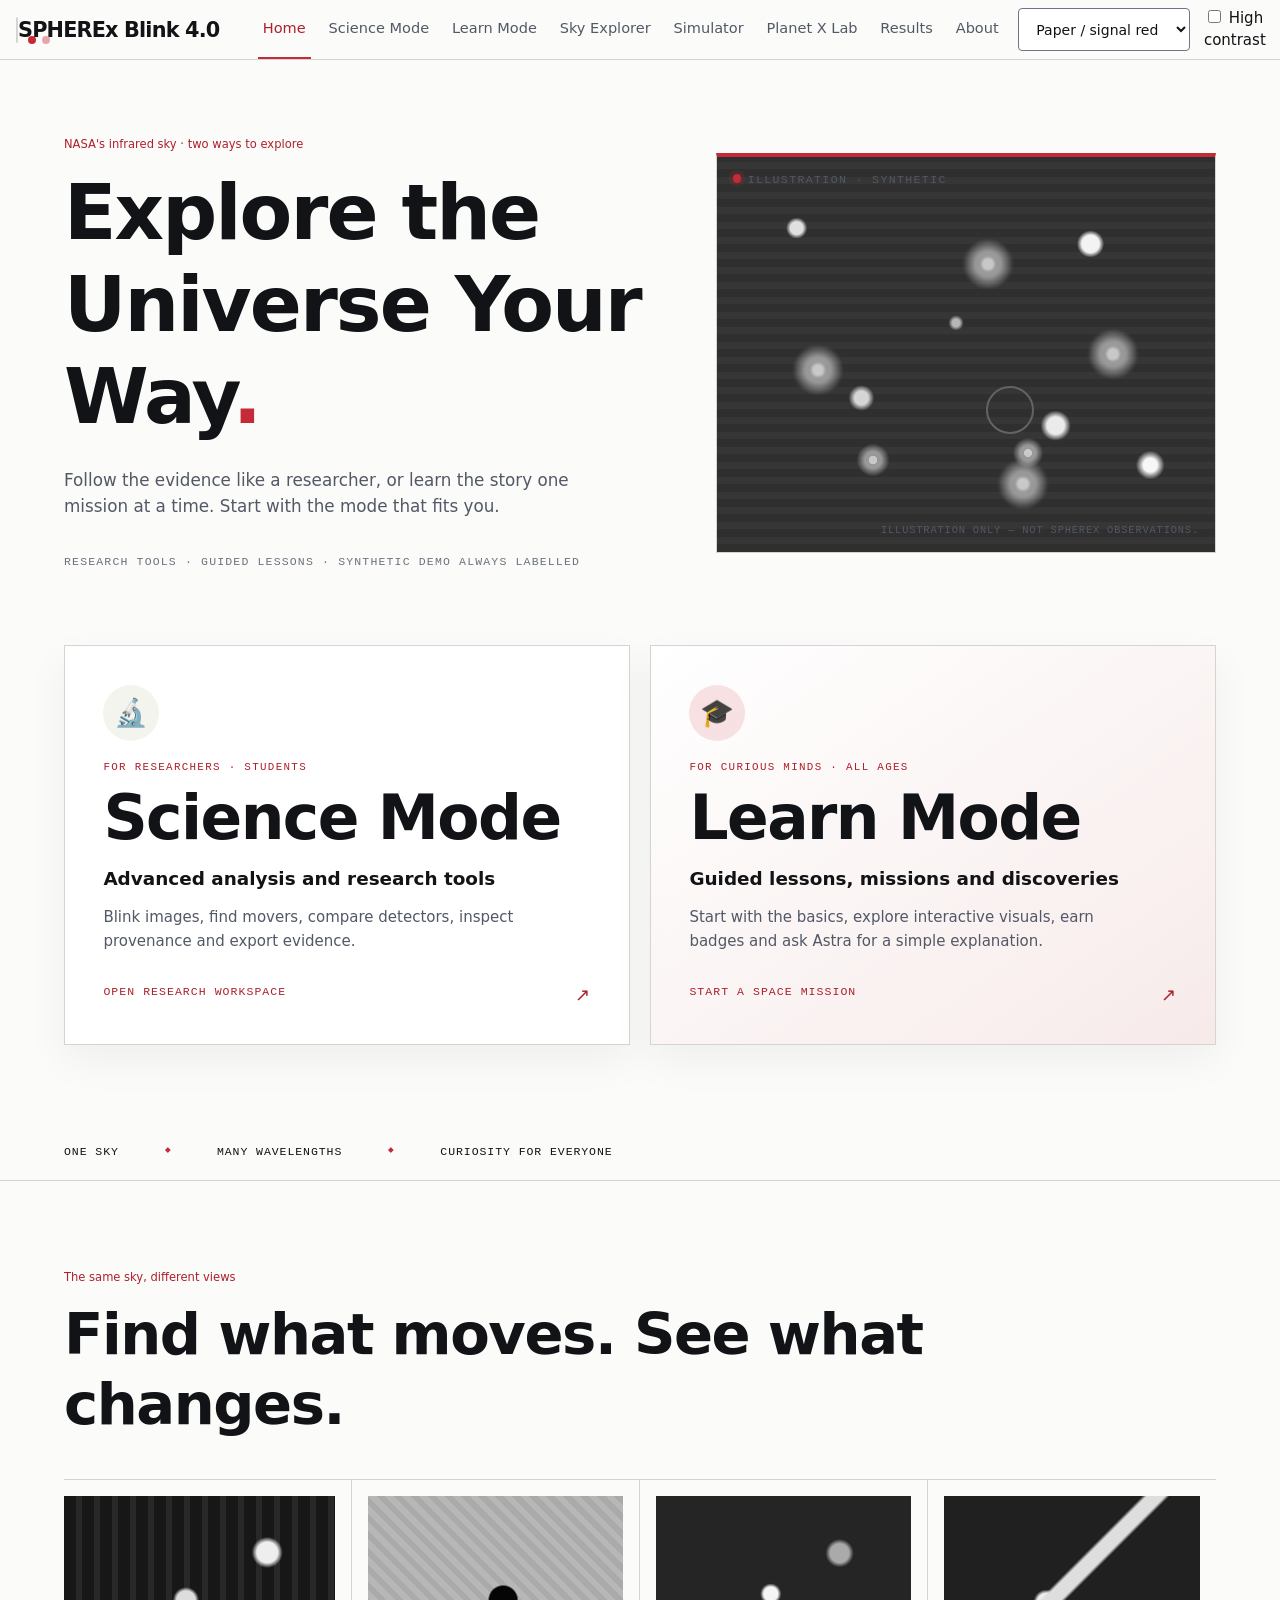
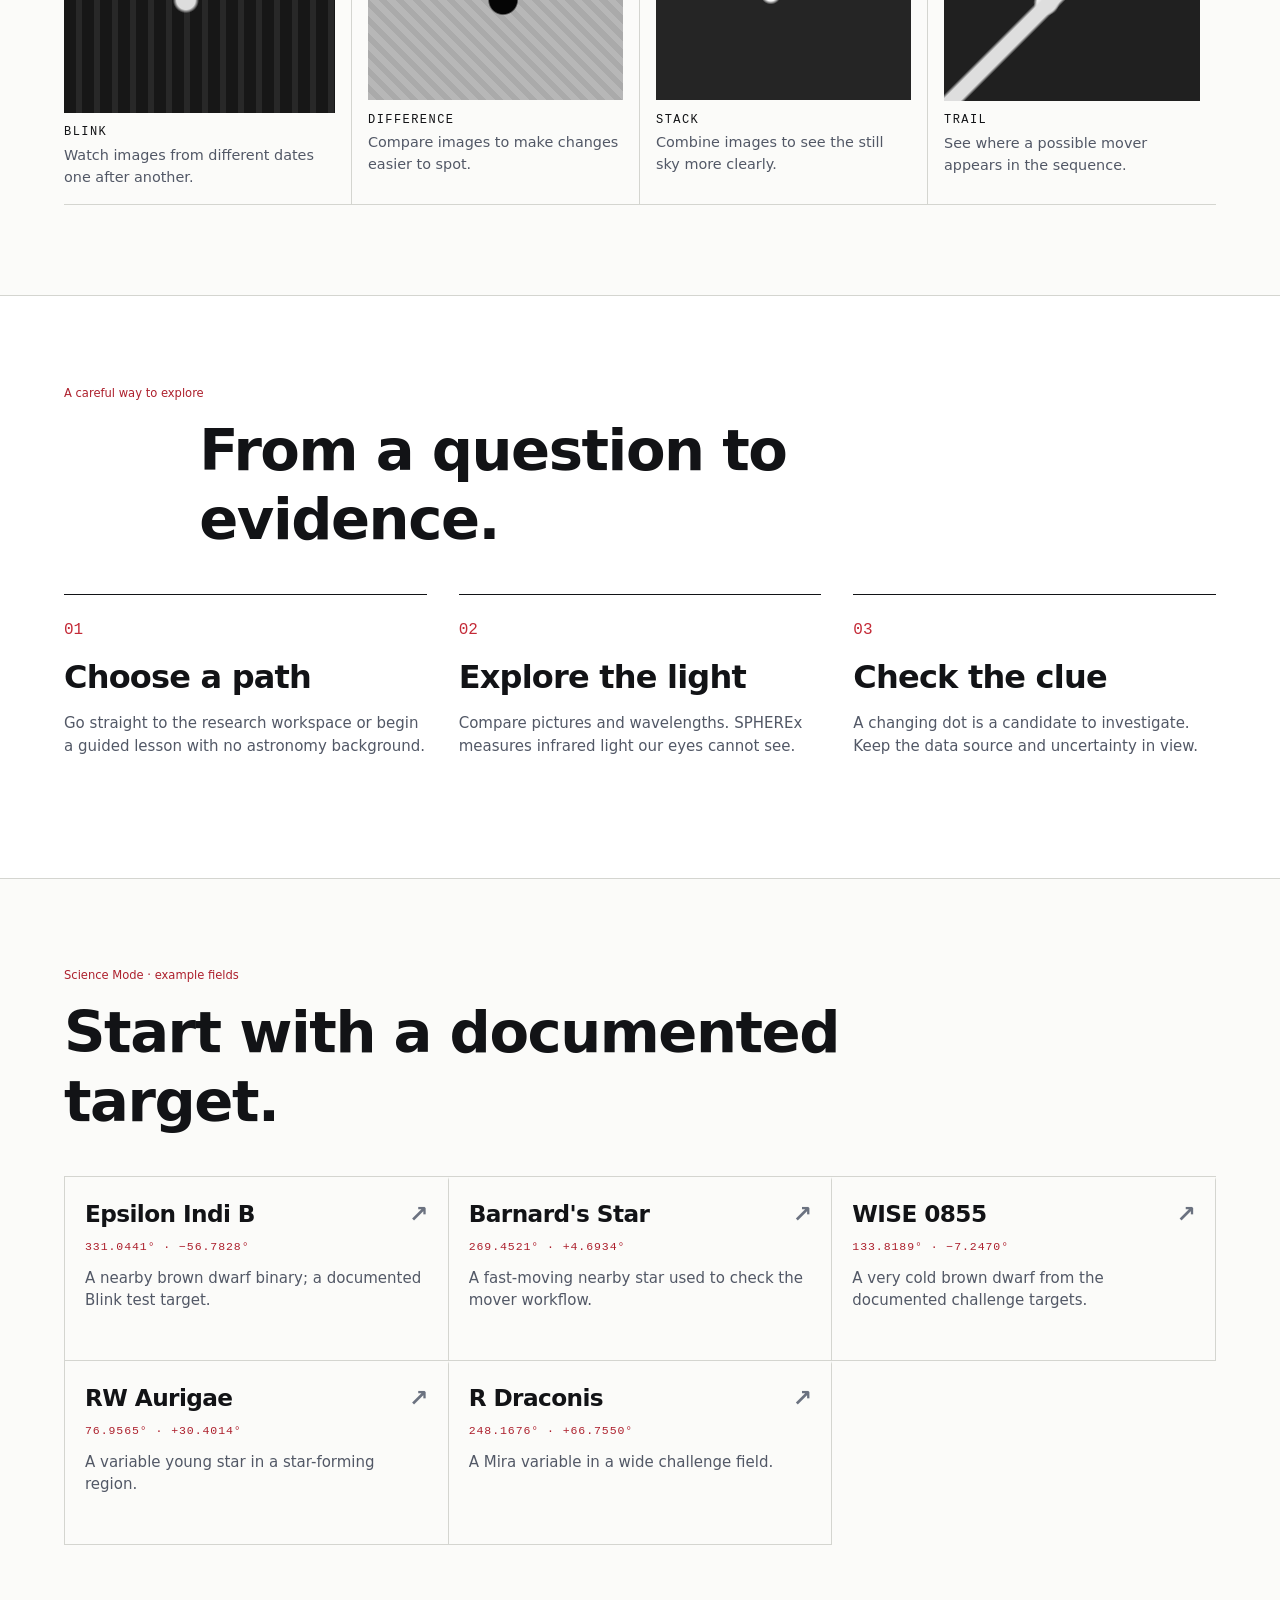
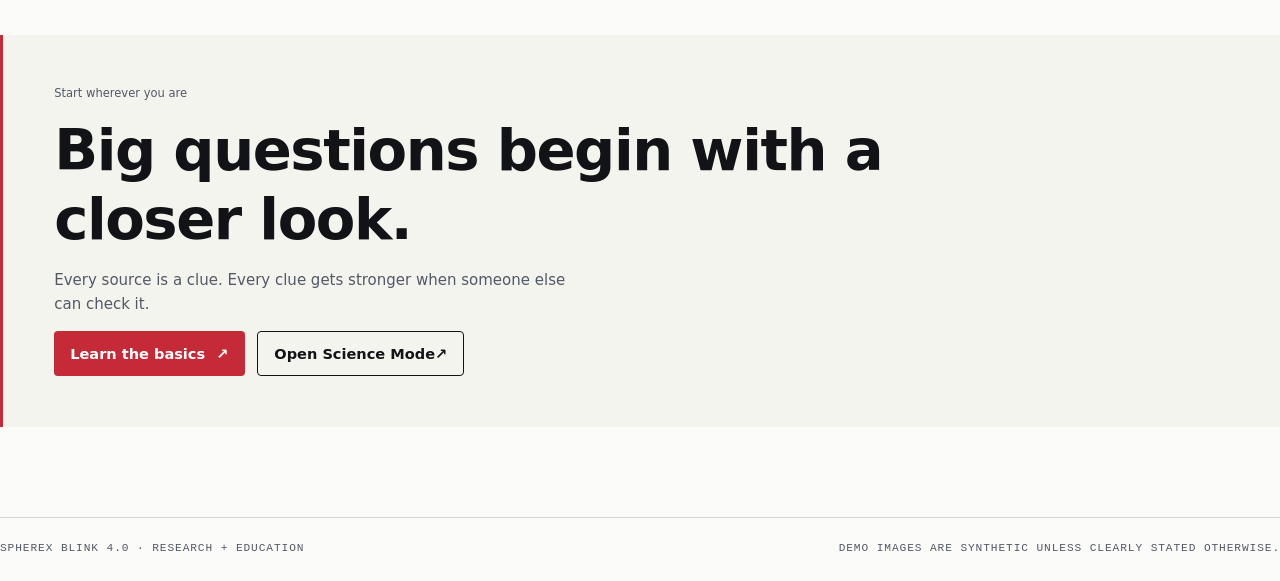
==== frontend/index.html @ c58b8f61 "Add Cosmic Missions (random educational missions) and the Discovery Pin Board (no-login pins with SH" ====
<!DOCTYPE html>
<html lang="en" data-theme="midnight">
<head>
  <meta charset="UTF-8">
  <meta name="viewport" content="width=device-width, initial-scale=1.0">
  <meta name="theme-color" content="#0B0F19">
  <script>if(!location.search&&!location.hash)location.replace("overview.html");</script>
  <!-- Colour theme, applied before the first paint (js/features/theme.js does the same and handles the switch; keep the key and the names in step) -->
  <script>try{var t=new URLSearchParams(location.search).get("theme")||localStorage.getItem("spherex-blink-theme");if(/^(midnight|nebula|deep-space|observatory|light|classic)$/.test(t))document.documentElement.dataset.theme=t}catch(e){}</script>
  <title>SPHEREx Blink – Spot Moving Objects in the Infrared Sky</title>
  <meta name="description" content="Enter sky coordinates and blink through NASA SPHEREx near-infrared images taken at different times to spot moving objects like brown dwarfs, nearby stars and asteroids.">

  <!-- Google Fonts: Space Grotesk for headings, Inter for body text -->
  <link rel="preconnect" href="https://fonts.googleapis.com">
  <link rel="preconnect" href="https://fonts.gstatic.com" crossorigin>
  <link href="https://fonts.googleapis.com/css2?family=Inter:wght@400;500;600;700&family=JetBrains+Mono:wght@400;500&family=Oswald:wght@500;700&family=Space+Grotesk:wght@500;700&display=swap" rel="stylesheet">

  <script>if (/[?&]embed=1(&|$)/.test(location.search)) document.documentElement.classList.add("embed");</script>   <!-- ?embed=1: workspace only, for an <iframe> -->
  <link rel="stylesheet" href="css/styles.css?v=21">
  <link rel="stylesheet" href="css/instrument.css">
  <link rel="stylesheet" href="css/contact-sheet.css">
</head>
<body>
  <a class="skip-link" href="#workspace">Skip to the workspace</a>
  <!-- Decorative animated starfield behind everything (pure CSS, aria-hidden) -->
  <div class="sky-bg" aria-hidden="true"></div>

  <header class="site-header" id="top" data-page="index">
    <a class="site-brand" href="overview.html">SPHEREx Blink</a>
    <select id="theme-select" data-default-theme="midnight" aria-label="Colour theme"></select>
  </header>
  <script type="module" src="js/siteHeader.js"></script>

  <!-- Embedded views also announce the data source. -->
  <p class="embed-note" id="embed-note"></p>

  <main class="layout" id="workspace" tabindex="-1" data-left="open" data-right="open">
    <div class="desk-heading">
      <h1 id="player-title">Image workspace</h1>
      <div class="desk-actions"><button type="button" class="btn btn-small" id="tour-btn">Take the 1-minute tour</button>
      <span class="badge" id="data-source-badge" title="Which data source is active">Synthetic demo data</span></div>
    </div>
    <!-- Field controls can be collapsed with the button or the [ key. -->
    <section class="panel controls" id="controls-panel" aria-labelledby="controls-title">
      <div class="panel-head">
        <h2 id="controls-title">Choose a patch of sky</h2>
        <button type="button" class="panel-toggle" id="panel-left-btn" aria-expanded="true" aria-controls="controls-body" aria-keyshortcuts="[" title="Hide the search panel ([)"><span class="panel-toggle-icon" aria-hidden="true"></span><span class="sr-only">Hide the search panel</span></button>
      </div>
      <div class="panel-body" id="controls-body">
        <form id="search-form" novalidate>
          <div class="field">
            <label for="ra-input">Right Ascension (RA)</label>
            <input id="ra-input" name="ra" type="text" inputmode="decimal" autocomplete="off"
                   placeholder="e.g. 133.7951" aria-describedby="ra-help ra-error">
            <small id="ra-help" class="help">Degrees (0–360) or hours-minutes-seconds.</small>
            <small id="ra-error" class="error-text" role="alert"></small>
          </div>

          <div class="field">
            <label for="dec-input">Declination (Dec)</label>
            <input id="dec-input" name="dec" type="text" inputmode="decimal" autocomplete="off"
                   placeholder="e.g. −7.2451" aria-describedby="dec-help dec-error">
            <small id="dec-help" class="help">Degrees (−90 to +90) or degrees-arcmin-arcsec.</small>
            <small id="dec-error" class="error-text" role="alert"></small>
          </div>

          <div class="field">
            <label for="fov-input">Field of view: <output id="fov-value" for="fov-input">5</output> arcmin</label>
            <input id="fov-input" name="fov" type="range" min="1" max="30" step="1" value="5">
            <div class="range-scale" aria-hidden="true"><span>1′</span><span>30′</span></div>
          </div>

          <div class="field">
            <label for="det-select">Detector</label>
            <!-- Options are filled from the data (step 4). Disabled until we have data. -->
            <select id="det-select" name="det" disabled>
              <option value="">Load data first</option>
            </select>
          </div>

          <button type="submit" id="load-btn" class="btn btn-primary">
            <span class="btn-label">Load images</span>
          </button>
        </form>

        <div class="quick-picks">
          <h3>Or try a test object</h3>
          <!-- Buttons get their coordinates from js/targets.js (step 2) -->
          <div id="quick-pick-list" class="chip-list" role="group" aria-label="Test objects"></div>
          <!-- Only with synthetic data: the simulated body exists in js/data/mockSource.js, not in the sky -->
          <div id="planetx-block" class="planetx-block">
            <div class="chip-list"><button type="button" class="chip chip-sim" id="planetx-demo-btn" title="Loads a 30 arcmin field with a simulated distant body, then press Look for a distant body">Planet X (simulated)</button></div>
            <button type="button" class="btn btn-small" data-open-panel="simulation-note" aria-controls="simulation-note" aria-haspopup="dialog">About the simulation</button>
          </div>
        </div>

      </div>
    </section>

    <div class="observing-row">
      <section class="panel player" aria-labelledby="player-title">
        <!-- View modes. Native radio buttons = free keyboard support (arrow keys). -->
        <div class="view-toolbar">
          <fieldset class="mode-switch" id="mode-switch">
            <legend class="sr-only">View mode</legend>
            <label><input type="radio" name="mode" value="blink" checked><span>Blink</span></label>
            <label><input type="radio" name="mode" value="diff"><span>Difference</span></label>
            <label><input type="radio" name="mode" value="mean"><span>Stack</span></label>
            <label><input type="radio" name="mode" value="max"><span>Trail</span></label>
            <label><input type="radio" name="mode" value="compare"><span>Compare</span></label>
          </fieldset>
          <p class="mode-help" id="mode-help" aria-live="polite"></p>
        </div>
        <!-- Compare mode: pick image A, image B and the operation yourself (js/features/compare.js) -->
        <div class="compare-controls" id="compare-controls" hidden>
          <label>Image A <select id="cmp-a"></select></label>
          <label>Operation
            <select id="cmp-op">
              <option value="sub">A − B · what changed</option>
              <option value="add">A + B · deeper picture</option>
            </select>
          </label>
          <label>Image B <select id="cmp-b"></select></label>
        </div>

        <div class="viewer-tools" role="group" aria-labelledby="viewer-tools-label">
          <span id="viewer-tools-label">Viewer tools</span>
          <button type="button" class="btn btn-small" data-open-panel="viewer-settings" aria-controls="viewer-settings" aria-haspopup="dialog">
            <svg aria-hidden="true" viewBox="0 0 24 24"><path d="M3 5h4m4 0h10M3 12h10m4 0h4M3 19h4m4 0h10 M9 3v4m6 3v4m-6 3v4"/></svg>
            Settings</button>
          <button type="button" class="btn btn-small" data-open-panel="image-layers" aria-controls="image-layers" aria-haspopup="dialog">
            <svg aria-hidden="true" viewBox="0 0 24 24"><path d="M12 3 2 8l10 5 10-5-10-5Zm-9 10 9 4.5 9-4.5M3 17l9 4.5 9-4.5"/></svg>
            Layers</button>
        </div>

        <div class="playback-strip">
        <label class="observation-select">Observation <select id="observation-select" disabled><option value="">Load images first</option></select></label>
          <div class="player-controls" role="group" aria-label="Blink player controls">
            <button type="button" id="play-btn" class="btn btn-icon" aria-label="Play" disabled>
              <span class="icon-play" aria-hidden="true"></span>
            </button>

            <div class="frame-slider">
              <label for="frame-slider" class="sr-only">Frame</label>
              <input id="frame-slider" type="range" min="0" max="0" value="0" disabled>
              <div class="frame-info">
                <span id="frame-counter">Frame – / –</span>
                <span id="frame-date">—</span>
              </div>
            </div>

            <div class="speed">
              <label for="speed-input">Speed <output id="speed-value" for="speed-input">2</output> fps</label>
              <input id="speed-input" type="range" min="0.5" max="10" step="0.5" value="2">
            </div>
          </div>
        </div>

        <!-- The stage holds the image. aria-live announces status changes to screen readers. -->
        <div class="image-well">
          <div class="stage" id="stage">
            <canvas id="blink-canvas" width="512" height="512" aria-label="Blink image" role="img" tabindex="0" aria-roledescription="image you can measure" aria-describedby="canvas-keys"
                    title="Click a source to measure its brightness. Drag to move when zoomed in. From the keyboard: Shift and the arrows move the view, plus and minus zoom, Enter measures at the centre of the view."></canvas>
            <p id="canvas-keys" class="sr-only">With this picture focused: plus and minus zoom, Shift with the arrow keys moves the view, and Enter measures at the centre of the view. The position at the centre is read out below the picture. Escape clears the mark.</p>
            <div class="crosshair" id="crosshair" aria-hidden="true"></div>
            <!-- Zoom: Ctrl + scroll or pinch also work (js/features/viewerControls.js) -->
            <div class="stage-tools" id="stage-tools" role="group" aria-label="Zoom the image">
              <button type="button" class="stage-btn" id="zoom-in-btn" aria-label="Zoom in" title="Zoom in (+)" disabled>+</button>
              <button type="button" class="stage-btn" id="zoom-out-btn" aria-label="Zoom out" title="Zoom out (−)" disabled>−</button>
              <button type="button" class="stage-btn stage-btn-wide" id="zoom-fit-btn" aria-label="Show the whole image" title="Show the whole image (0)" disabled>Fit</button>
              <output class="zoom-level" id="zoom-level" for="blink-canvas" aria-label="Zoom level">×1</output>
            </div>
            <div class="stage-overlay" id="stage-overlay" aria-live="polite">
              <p class="overlay-title">No images yet</p>
              <p class="overlay-sub">Enter coordinates or pick a test object.</p>
              <!-- Progress bar while images preload; hidden unless JS sets a value -->
              <progress id="overlay-progress" class="overlay-progress" max="1" value="0" hidden></progress>
              <button type="button" id="retry-btn" class="btn btn-retry" hidden>Try again</button>
            </div>
          </div>
        </div>

        <!-- Under the cursor: pixel, sky position, offset from the centre of the field, value (js/features/readout.js). Not a live region: it changes with every mouse move. -->
        <p class="readout" id="readout">
          <span class="readout-idle" id="readout-idle">Move the pointer over the image, or focus it with Tab, to read the pixel and the sky position (with the keyboard: at the centre of the view).</span>
          <span class="ro" id="ro-pixel"></span><span class="ro" id="ro-sky"></span><span class="ro" id="ro-offset"></span><span class="ro ro-value" id="ro-value"></span>
        </p>

        <!-- The position at the centre of the view, said to a screen reader when the picture is focused and the view moves (the readout above changes with every mouse move, so it is not live) -->
        <p id="readout-announce" class="sr-only" role="status" aria-live="polite"></p>

        <!-- Short, non-blocking notes (e.g. "D1 has no images here, showing D2") -->
        <p id="status-msg" class="status" role="status" aria-live="polite"></p>
        <!-- Said to a screen reader when the user changes the image (arrow keys, slider, timeline); silent while the blink plays, or it would speak twice a second -->
        <p id="frame-announce" class="sr-only" role="status" aria-live="polite"></p>

        <nav class="workspace-jumps" aria-label="Field tools">
          <a href="#search-actions">Search this field</a><a href="#search-findings">Findings</a><a href="#measure-title">Measurements</a><a href="#observation-tools">Observation tools</a><a href="#field-research">Further research</a>
        </nav>
        <div class="overview" id="overview" hidden>
          <h3>All detectors <span class="muted">(average of each &middot; click to blink)</span></h3>
          <div class="overview-grid" id="overview-grid"></div>
        </div>
      </section>

      <!-- ============ RIGHT: inspector (can be hidden: button, or the key ]) ============ -->
      <!-- On a wide screen the description of the selected candidate (#mover-detail, #discover-detail) is moved in here by features/workspaceView.js; on a narrower one it stays under its list. -->
      <aside class="panel inspector" id="inspector" aria-labelledby="inspector-title">
        <div class="panel-head">
          <h2 id="inspector-title">Inspector</h2>
          <button type="button" class="panel-toggle panel-toggle-right" id="panel-right-btn" aria-expanded="true" aria-controls="inspector-body" aria-keyshortcuts="]" title="Hide the inspector (])"><span class="panel-toggle-icon" aria-hidden="true"></span><span class="sr-only">Hide the inspector</span></button>
        </div>
        <div class="panel-body" id="inspector-body">
          <section class="insp-sec" aria-labelledby="insp-image-title">
            <h3 id="insp-image-title">Image on screen</h3>
            <!-- Metadata of the current frame -->
            <dl class="meta" id="frame-meta">
              <div><dt>Detector</dt><dd id="meta-det">—</dd></div>
              <div><dt>Wavelength</dt><dd id="meta-wl">—</dd></div>
              <div><dt>MJD</dt><dd id="meta-mjd">—</dd></div>
              <div><dt>Flags</dt><dd id="meta-flags">—</dd></div>
            </dl>
          </section>
          <section class="timeline" id="timeline" aria-labelledby="timeline-title" hidden>
            <div class="tl-head">
              <h3 id="timeline-title">Timeline</h3>
              <p class="tl-summary" id="tl-summary"></p>
            </div>
            <div class="tl-plot">
              <div class="tl-field">
                <span class="tl-axis tl-axis-hi" id="tl-axis-hi" aria-hidden="true"></span>
                <span class="tl-axis tl-axis-lo" id="tl-axis-lo" aria-hidden="true"></span>
                <div class="tl-band" id="tl-band" aria-hidden="true" hidden></div>
                <div class="tl-points" id="tl-points" role="group" aria-label="Images in time order, left to right and not to scale; higher means a longer wavelength. Press one to show it. A diamond has more than 1 % of its pixels flagged; a hollow point is left out by the filter."></div>
              </div>
              <span class="tl-pass-label">Survey passes</span>
              <div class="tl-passes" id="tl-passes" role="group" aria-label="Survey passes: press one to leave its images out"></div>
            </div>
            <div class="tl-filter">
              <label class="tl-range" for="tl-wl-min">Wavelength from <output id="tl-min-out" for="tl-wl-min"></output><input type="range" id="tl-wl-min" min="0" max="1" step="0.01" value="0"></label>
              <label class="tl-range" for="tl-wl-max">to <output id="tl-max-out" for="tl-wl-max"></output><input type="range" id="tl-wl-max" min="0" max="1" step="0.01" value="1"></label>
              <button type="button" class="btn btn-small" id="tl-reset" disabled>Show all</button>
            </div>
            <p class="tl-note" id="tl-note" aria-live="polite"></p>
          </section>
          <section class="insp-sec" aria-labelledby="insp-mark-title">
            <h3 id="insp-mark-title">Marked position</h3>
            <p class="insp-mark" id="insp-mark" aria-live="polite"></p>
          </section>
          <section class="insp-sec" aria-labelledby="insp-sel-title">
            <h3 id="insp-sel-title">Selected candidate</h3>
            <p class="muted small" id="inspector-empty"></p>
            <div class="insp-slot" id="inspector-slot"></div>
          </section>

        </div>
      </aside>

    </div>
    <div class="desk-command-row" id="search-actions">
      <section class="analysis-deck" aria-label="Search commands">
        <div class="analysis-deck-title"><h2>Search this field</h2><p>Use the first search for moving points. Use the distant-body search only for wide fields. Find everything creates a vetted source list.</p></div>
        <div class="analysis-actions">
          <div class="movers-head">
            <button type="button" class="btn btn-primary btn-small" id="find-movers-btn" disabled>Find movers</button>
            <button type="button" class="btn btn-small" id="cancel-search-btn" hidden>Cancel search</button>
            <button type="button" class="btn btn-small" id="find-distant-btn" disabled title="Planet X mode: looks for a body in the outer Solar System. It swings back and forth as the Earth goes round the Sun (parallax), so its path is not a straight line, and the size of the swing gives its distance. Needs a wide field (about 30 arcmin).">Look for a distant body</button>
            <label class="check movers-all"><input type="checkbox" id="movers-all-det" checked> Use all detectors</label>
          </div>
          <div class="discover-head">
            <button type="button" class="btn btn-primary btn-small" id="discover-btn" disabled>Find everything</button>
          </div>
        </div>
      </section>

      <div class="tools" role="group" aria-label="Save and share">
        <button type="button" class="btn btn-small" id="save-png-btn" disabled><span class="btn-ico" data-icon="save" aria-hidden="true"></span>Save image</button>
        <button type="button" class="btn btn-small" id="record-btn" disabled>Record video</button>
        <button type="button" class="btn btn-small" id="copy-link-btn">Copy link</button>
        <button type="button" class="btn btn-small" id="copy-embed-btn" title="HTML to put this view on another web page">Embed code</button>
      </div>

    </div>
    <section class="panel analysis-results" id="search-findings" aria-label="Search results">
      <h2>Search results</h2>
      <p class="movers-status" id="movers-status" role="status" aria-live="polite">Compares the dots in all images and lists the ones that moved.</p>
      <p class="discover-status" id="discover-status" role="status" aria-live="polite"></p>
      <div class="movers" id="movers">
        <ol class="mover-list" id="mover-list" aria-label="Candidate movers" hidden></ol>
        <details class="provenance" id="movers-provenance" hidden>
          <summary>How this search was run</summary>
          <p id="movers-provenance-text"></p>
        </details>
        <div class="mover-export" id="mover-export" hidden>
          <button type="button" class="btn btn-small" id="export-csv-btn" title="One line per candidate: position, motion, significance, distance, known object, asteroid check, what the data is, and a link back to this view">Save list (CSV)</button>
          <button type="button" class="btn btn-small" id="export-json-btn" title="The same, as JSON, with the field, the date and a reminder that candidates are not discoveries">Save list (JSON)</button>
        </div>
        <div class="mover-detail" id="mover-detail" hidden>
          <p id="mover-detail-text"></p>
          <p id="mover-colour" class="mover-colour" role="status" aria-live="polite" hidden></p>
          <button type="button" class="btn btn-small" id="mover-centre-btn" title="Zoom the picture in on this candidate and put it in the middle (where it is on the image shown; in Stack and Trail, the middle of its path)">Centre the picture on it</button>
          <button type="button" class="btn btn-small" id="mover-follow-btn" aria-pressed="false" title="Keep the candidate in the middle of the picture while the images change (Blink and Difference). Moving the picture by hand, or Fit, stops it">Follow it</button>
          <button type="button" class="btn btn-small" id="mover-map-btn">Check in sky map</button>
          <button type="button" class="btn btn-small" id="mover-spectrum-btn" title="Measure the candidate in every image, where it is on that image's date, and plot flux against wavelength">Spectrum along its path</button>
          <button type="button" class="btn btn-small btn-primary" id="pin-report-btn" title="Pin this candidate to the Discovery Pin Board under your observer name (kept in this browser only)" disabled>📌 Pin &amp; report object</button>
        </div>
      </div>

      <!-- Find everything: every source in the images, vetted, checked against catalogues and ranked (js/features/discovery.js, discoverPanel.js) -->
      <div class="discover" id="discover">
        <ul class="discover-notes" id="discover-notes" aria-label="Problems and limits of this search" hidden></ul>
        <ul class="discover-chips" id="discover-chips" aria-label="Summary" hidden></ul>
        <details class="provenance" id="discover-provenance" hidden>
          <summary>How this search was run</summary>
          <p id="discover-provenance-text"></p>
        </details>
        <div class="discover-views" id="discover-views" role="group" aria-label="How to list the sources" hidden>
          <button type="button" class="btn btn-small" id="discover-view-cards" aria-pressed="true">Cards</button>
          <button type="button" class="btn btn-small" id="discover-view-table" aria-pressed="false" title="A table you can sort by any column, filter, search and page, with a plot of support against signal-to-noise">Table and plot</button>
        </div>
        <div class="discover-controls" id="discover-controls" hidden>
          <label>Show <select id="discover-filter"></select></label>
          <label>Sort by <select id="discover-sort"></select></label>
        </div>
        <ol class="discover-list" id="discover-list" aria-label="Sources found" hidden></ol>
        <div id="discover-explorer" hidden></div>
        <div class="discover-export" id="discover-export" hidden>
          <button type="button" class="btn btn-small" id="discover-csv-btn" title="One line per source: position, motion, class, support score, best catalogue match, flags, colour, flux">Save table (CSV)</button>
          <button type="button" class="btn btn-small" id="discover-json-btn" title="The same, as full dossiers in JSON, with the field, the date and a reminder that candidates are not discoveries">Save dossiers (JSON)</button>
        </div>
        <article class="discover-detail" id="discover-detail" hidden></article>
      </div>
    </section>

    <!-- ============ 3. Measure (spectrum + light curve) ============ -->
    <section class="panel measure" aria-labelledby="measure-title">
      <h2 id="measure-title">Source measurements</h2>
      <p class="muted" id="measure-hint">
        Click a dot in the image. We measure its brightness in every frame:
        <strong>spectrum</strong> = brightness vs. wavelength (one colour per survey pass),
        <strong>light curve</strong> = brightness vs. date (one colour per detector).
      </p>
      <p class="measure-pos" id="measure-pos" aria-live="polite"></p>
      <div class="measure-tools" id="measure-tools" hidden>
        <fieldset class="chart-style" id="measure-style">
          <legend>Uncertainty of the spectrum</legend>
          <label class="check"><input type="radio" name="measure-style" value="bars" checked> Error bars</label>
          <label class="check"><input type="radio" name="measure-style" value="band"> Band (breaks where no image covers a wavelength)</label>
        </fieldset>
        <p class="muted small" id="measure-missing" aria-live="polite"></p>
      </div>
      <div class="charts" id="charts" hidden>
        <figure class="chart">
          <figcaption id="spectrum-caption">Spectrum at the marked position</figcaption>
          <div id="spectrum-chart" class="chart-box"></div>
        </figure>
        <figure class="chart">
          <figcaption id="lightcurve-caption">Light curve at the marked position</figcaption>
          <div id="lightcurve-chart" class="chart-box"></div>
        </figure>
      </div>
      <p class="muted small" id="measure-note" hidden>
        Flux = background-subtracted sum in a 2-pixel aperture, in image units (not calibrated).
        A <em>moving</em> object is only inside the circle on the dates when it was there –
        that is expected, not an error.
      </p>
      <details class="table-view" id="measure-table-wrap" hidden>
        <summary>Measurements by observation</summary>
        <label>Detector <select id="measurement-detector"></select></label>
        <button class="btn btn-small" id="download-measurements" type="button">Export visible measurements</button>
        <div class="table-scroll"><table id="measure-table"></table></div>
      </details>
    </section>

    <section class="panel sequence-controls" id="observation-tools" aria-labelledby="observation-tools-title">
      <h2 id="observation-tools-title">Observation tools</h2>
      <details class="detector-pair" id="detector-pair" hidden>
        <summary>Compare two observations side by side</summary>
        <p class="muted small">Each cutout is labelled with its own observation time and wavelength range. Use the source inspector for flux measurements.</p>
        <div class="pair-grid">
          <figure><label>Observation A <select></select></label><img alt=""><figcaption></figcaption></figure>
          <figure><label>Observation B <select></select></label><img alt=""><figcaption></figcaption></figure>
        </div>
      </details>
      <p class="shortcuts" id="shortcuts-hint">
        Keyboard: <kbd>Space</kbd> play/pause &middot; <kbd>←</kbd> <kbd>→</kbd> step one frame &middot; <kbd>+</kbd> <kbd>−</kbd> zoom &middot; <kbd>0</kbd> whole image &middot; <kbd>Shift</kbd>+arrows move when zoomed in.
        Mouse: <kbd>Ctrl</kbd>+scroll zooms, drag moves. Panels: <kbd>[</kbd> hides or shows the search panel, <kbd>]</kbd> the inspector.
      </p>

      <div class="player-options">
        <label class="check"><input type="checkbox" id="skip-flagged"> Skip frames with &gt; 1&nbsp;% flagged pixels</label>
        <button type="button" class="btn btn-small" id="shortcuts-btn" aria-haspopup="dialog" title="Every keyboard shortcut of the workspace (?)"><span class="btn-ico" data-icon="keyboard" aria-hidden="true"></span>Keyboard shortcuts</button>
      </div>

    </section>
    <section class="field-research" id="field-research" aria-labelledby="field-research-title">
      <h2 id="field-research-title">Further research</h2>
      <p>The tools below use the current field. Open a standalone page to explore the archive, run the simulator, or review published results.</p>
      <nav class="research-nav" aria-label="Standalone research pages">
                <a href="results.html#candidate-explorer">Candidate Explorer</a>
                <a href="planet-x.html">Planet X Lab</a><a href="sky.html">Sky Explorer</a><a href="simulator.html">Solar System Simulator</a>
              </nav>
    </section>
    <!-- ============ 4. Sky context (Aladin Lite) ============ -->
    <section class="panel context" aria-labelledby="context-title">
      <h2 id="context-title">Sky context</h2>
      <p class="muted">Other surveys at the same spot, with catalogued objects from SIMBAD.
        The dashed square is the field you are blinking. The box in the corner gives the sky coordinates under the cursor
        and, in brackets, the country that spot of the sky is straight above right now.</p>
      <div class="skyframe" id="sky-frame">
        <div class="context-controls">
          <label for="survey-select">Survey</label>
          <select id="survey-select">
            <option value="2mass">2MASS (near-IR, 1997–2001)</option>
            <option value="allwise">AllWISE (mid-IR, 2010)</option>
            <option value="dss2">DSS2 (optical, 1950s–90s)</option>
          </select>
          <button type="button" class="btn btn-small" id="aladin-btn">Show sky map</button>
          <button type="button" class="btn btn-small" id="sky-full-btn" hidden>Full screen</button>
        </div>
        <div id="aladin-box" class="skymap" hidden></div>
        <p class="muted small" id="aladin-status" aria-live="polite"></p>
        <p class="muted small" id="sky-geo-note" hidden></p>
      </div>
    </section>

    <!-- ============ Cosmic Missions (features/missions.js, missionsPinView.js) ============ -->
    <section class="panel missions" id="missions" aria-labelledby="missions-title">
      <h2 id="missions-title">Cosmic Missions</h2>
      <p class="muted">A random mission each visit: short tasks that teach the blink method, proper motion, parallax and the search for a distant planet with the tools on this page. Progress is kept in this browser only.</p>
      <article class="mission-card" id="mission-card" aria-live="polite">
        <p class="muted small" id="mission-category"></p>
        <h3 id="mission-title"></h3>
        <p id="mission-story"></p>
        <p><strong>Objective:</strong> <span id="mission-objective"></span></p>
        <p class="mission-feedback" id="mission-feedback" hidden></p>
        <p class="mission-actions">
          <a class="btn btn-small" id="mission-go" href="#"></a>
          <button type="button" class="btn btn-small btn-primary" id="mission-done-btn">I did it</button>
          <button type="button" class="btn btn-small" id="mission-random-btn">Load random mission</button>
        </p>
      </article>
      <p class="small"><span id="mission-progress"></span> <progress id="mission-progress-bar" value="0" max="1"></progress>
        <button type="button" class="btn btn-small" id="mission-reset-btn">Reset progress</button></p>
    </section>

    <!-- ============ Discovery Pin Board (features/pinBoard.js, missionsPinView.js) ============ -->
    <section class="panel pin-board" id="pin-board" aria-labelledby="pin-board-title">
      <h2 id="pin-board-title">Discovery Pin Board</h2>
      <p class="muted">Select a candidate and press <strong>📌 Pin &amp; report object</strong>, then type an observer name: no account. A pin is a <strong>report of a candidate, not a discovery</strong>. Pins are stored <strong>in this browser only</strong> and are seen by anyone using this browser; nothing is sent anywhere. Each pin has a SHA-256 hash of its own text, which shows it was not edited afterwards; it is not a proof of priority.</p>
      <svg id="pin-map" class="pin-map" viewBox="0 0 360 180" role="img" aria-label="All-sky map of the pins (RA 360° to 0° left to right, Dec +90° top)">
        <rect width="360" height="180" class="pin-map-bg"/>
        <path class="pin-map-grid" d="M0 45H360M0 90H360M0 135H360M90 0V180M180 0V180M270 0V180"/>
        <text x="4" y="176" class="pin-map-label">RA 360°</text><text x="356" y="176" text-anchor="end" class="pin-map-label">0°</text>
      </svg>
      <p class="muted small" id="pin-empty">No pins yet.</p>
      <ul class="pin-list" id="pin-list"></ul>
      <p class="small"><span id="pin-status" role="status" aria-live="polite"></span> <button type="button" class="btn btn-small" id="pin-clear-btn">Remove all pins</button></p>
      <dialog id="pin-dialog" class="pin-dialog" aria-labelledby="pin-dialog-title">
        <form id="pin-form" method="dialog">
          <h3 id="pin-dialog-title">Pin &amp; report this candidate</h3>
          <label for="pin-name">Enter observer name / handle:</label>
          <input id="pin-name" name="observer" autocomplete="nickname" maxlength="40" placeholder="Alex_Space99" required>
          <p class="small" id="pin-name-error" role="alert"></p>
          <p><button type="submit" class="btn btn-primary btn-small">Pin it</button> <button type="button" class="btn btn-small" id="pin-cancel">Cancel</button></p>
        </form>
      </dialog>
    </section>

    <!-- ============ 5. Planet X Lab (features/planetLab.js, planetLabView.js, planetLabWorker.js) ============ -->
    <section class="panel lab" id="planet-lab" aria-labelledby="lab-title">
      <h2 id="lab-title">Planet X Lab</h2>
      <p class="muted">Two questions about a distant body. <strong>Which motion fits</strong> the positions of a candidate: standing still, a straight line, or a straight drift plus the swing of the Earth's orbit? And <strong>how likely is this search to find</strong> a body of a given distance and brightness in the images on screen? The second one adds <strong>synthetic</strong> bodies to the real images: it measures the search, it does not find anything.</p>

      <h3 id="lab-models-title">Which motion fits?</h3>
      <p class="muted small" id="lab-models-hint" aria-live="polite">Select a candidate in the list (Find movers, or Look for a distant body), then compare.</p>
      <p><button type="button" class="btn btn-small" id="lab-compare-btn" disabled>Compare the motions of the selected candidate</button></p>
      <div id="lab-models-out" aria-live="polite"></div>

      <h3 id="lab-inject-title">How likely is a distant body to be found?</h3>
      <form id="lab-form" class="lab-form" novalidate aria-labelledby="lab-inject-title">
        <label>Distances, AU <input id="lab-distances" type="text" inputmode="decimal" autocomplete="off" value="400, 800, 1600, 3200"></label>
        <label>Brightness, mJy <input id="lab-fluxes" type="text" inputmode="decimal" autocomplete="off" value="2, 5, 10, 25, 60"></label>
        <label>Tries per cell <select id="lab-trials"><option>2</option><option selected>3</option><option>5</option><option>10</option></select></label>
        <button type="submit" class="btn btn-small btn-primary" id="lab-run-btn" disabled>Run the injection test</button>
        <button type="button" class="btn btn-small" id="lab-cancel-btn" hidden>Cancel</button>
      </form>
      <p class="error-text" id="lab-input-error" role="alert"></p>
      <progress id="lab-progress" class="lab-progress" max="1" value="0" hidden></progress>
      <p class="muted small" id="lab-status" role="status" aria-live="polite">Needs images of one detector from at least 3 survey passes with real pixels. A body that starts in the middle of the field stays inside it, over a year, beyond about 300 AU in a 30′ field and beyond about 1700 AU in a 5′ field (the column headings of the map give the swing for these images).</p>
      <div id="lab-map-wrap" hidden>
        <div class="table-scroll"><table id="lab-map" class="lab-map"></table></div>
        <p class="muted small" id="lab-map-note"></p>
        <p><button type="button" class="btn btn-small" id="lab-csv-btn">Save the map (CSV)</button></p>
        <details class="provenance"><summary>How this map was made</summary><p id="lab-provenance"></p></details>
      </div>
    </section>

    <!-- ============ 6. Where the image files are on the sky (features/skyExplorer.js, skyExplorerView.js, backend /api/footprints) ============ -->
    <section class="panel sky" id="sky-explorer" aria-labelledby="sky-title">
      <h2 id="sky-title">Where the image files are on the sky</h2>
      <p class="muted">An all-sky map of the <strong>image files this backend has</strong> (with real data: the author's SPHEREx cutouts). These are the footprints of files, <strong>not of the SPHEREx survey</strong>, which maps the whole sky: each circle is a <em>field</em>, the images of nearly the same place, read from the files themselves; nothing is drawn that was not read. The dashed line is the ecliptic (the path a distant planet of the Solar System follows), the dotted one the plane of the Milky Way. Right ascension grows to the left, as on a sky chart.</p>
      <p><button type="button" class="btn btn-small" id="sky-refresh-btn">Read the footprints</button></p>
      <p class="muted small" id="sky-status" role="status" aria-live="polite">Needs the backend with real files (<code>?data=api</code>). The synthetic demo has no files, so it has no footprints, and none are invented.</p>
      <div id="sky-map-wrap" hidden>
        <div class="chart sky-map" id="sky-map"></div>
        <ol class="sky-list" id="sky-list" aria-label="Fields of image files, the same as the circles on the map"></ol>
      </div>
      <div class="sky-detail" id="sky-detail" hidden></div>

      <h3 id="survey-title">Which survey images cover a place?</h3>
      <p class="muted">A <strong>live search of IRSA</strong>, the archive of the SPHEREx survey (its table <code>spherex.plane</code>), through the backend: the survey's images whose footprint touches a circle around a position, with the dates and detectors. It downloads no image and it is <strong>not</strong> the list of files on this computer (the map above). <em>Find movers</em> needs a place covered in at least 3 survey passes about 6 months apart; this tells you before you fetch anything.</p>
      <form id="survey-form" class="lab-form" novalidate aria-labelledby="survey-title">
        <label>Right ascension <input id="survey-ra" type="text" inputmode="decimal" autocomplete="off" value="269.4462"></label>
        <label>Declination <input id="survey-dec" type="text" inputmode="decimal" autocomplete="off" value="4.769"></label>
        <label>Radius <select id="survey-radius"><option value="0.1">6′</option><option value="0.25">15′</option><option value="0.5" selected>30′</option><option value="1">1°</option><option value="2">2°</option></select></label>
        <label>Detector <select id="survey-det"><option value="all">All</option><option>D1</option><option>D2</option><option>D3</option><option>D4</option><option>D5</option><option>D6</option></select></label>
        <label>Up to <select id="survey-limit"><option value="200">200 images</option><option value="500">500 images</option><option value="1000" selected>1000 images</option></select></label>
        <button type="submit" class="btn btn-small btn-primary" id="survey-btn">Search IRSA</button>
        <button type="button" class="btn btn-small" id="survey-field-btn">Use the field on screen</button>
      </form>
      <p class="error-text" id="survey-error" role="alert"></p>
      <p class="muted small" id="survey-status" role="status" aria-live="polite">Type a position (degrees, or 17h57m47s / +04°46′) and press Search IRSA. The values above are Barnard's Star, one of the test objects.</p>
      <div id="survey-result" hidden>
        <p id="survey-summary"></p>
        <div class="chart survey-chart" id="survey-plot"></div>
        <p class="muted small">At true scale, east to the left, north up. The dashed circle is the search; the dot is its centre. <strong>Solid outlines cover the centre</strong>, faint ones only touch the circle.</p>
        <p><button type="button" class="btn btn-small" id="survey-open-btn">Open this position in the viewer (5′ field)</button> <span class="muted small">The viewer shows only images the backend holds as files; the survey's images are not downloaded.</span></p>
        <details class="table-view"><summary>Show the images as a table</summary><div class="table-scroll"><table id="survey-table"></table></div></details>
      </div>
    </section>

    <!-- ============ 7. The Solar System, seen from above (features/solarSystem.js, solarSystemView.js) ============ -->
    <section class="panel ss" id="solar-system" aria-labelledby="ss-title">
      <h2 id="ss-title">The Solar System, seen from above</h2>
      <p class="muted">Why would a distant body seem to swing? Because the Earth goes round the Sun: from two places of its orbit the same body is seen in two directions. Move the date, add a body in the direction of the field on screen and see the lines of sight from the Earth on the dates of the survey passes. Two modes, each named for what it is.</p>
      <fieldset class="ss-modes">
        <legend>Mode</legend>
        <label class="check"><input type="radio" name="ss-mode" value="true" checked> <span><strong>Scientific</strong>: to scale; the planets from JPL's table of approximate positions, checked against JPL Horizons; the Earth the one the Planet X search uses</span></label>
        <label class="check"><input type="radio" name="ss-mode" value="educational"> <span><strong>Educational</strong>: distances compressed and planets enlarged so that all can be seen: <strong>not to scale</strong></span></label>
      </fieldset>
      <div class="ss-controls">
        <label>Range <select id="ss-range"><option value="inner">Inner Solar System (2 AU)</option><option value="giants" selected>To Jupiter (6 AU)</option><option value="all">To Neptune (35 AU)</option><option value="far">Far away (1000 AU)</option></select></label>
        <label class="ss-date">Date <input type="range" id="ss-date" min="60800" max="61500" step="1" value="61000" aria-label="Date"> <output id="ss-date-label" for="ss-date"></output></label>
        <label>Speed <select id="ss-speed"><option value="1">1 day per step</option><option value="3">3 days</option><option value="10" selected>10 days</option><option value="30">30 days</option></select></label>
        <button type="button" class="btn btn-small" id="ss-play" aria-pressed="false">Play</button>
      </div>
      <div class="ss-body-controls">
        <label class="check"><input type="checkbox" id="ss-body"> A distant body in the direction of the field on screen</label>
        <label>at <input type="number" id="ss-distance" value="500" min="50" max="20000" step="50"> AU</label>
      </div>
      <p class="muted small" id="ss-swing" aria-live="polite"></p>
      <div class="chart ss-map" id="ss-map"></div>
      <p class="muted small" id="ss-mode-note"></p>
      <details class="table-view"><summary>Show the positions as a table</summary><div class="table-scroll"><table class="ss-table" id="ss-table"></table></div></details>
    </section>

    <!-- ============ 8. Explain the selected candidate (features/assistant.js, assistantView.js) ============ -->
    <section class="panel assistant" id="assistant" aria-labelledby="assistant-title">
      <h2 id="assistant-title">Explain the selected candidate</h2>
      <p class="muted">An explainer that says only what was measured. Every sentence is followed by the ids of the measured values it is made of, and a check refuses any sentence that holds a number that is not one of them. <strong>No language model is used</strong>: the sentences are written by rules from the numbers, so it works without a key or a network and sends nothing anywhere.</p>
      <div class="assistant-buttons" role="group" aria-label="Questions">
        <button type="button" class="btn btn-small" data-kind="why" disabled>Why is it a candidate?</button>
        <button type="button" class="btn btn-small" data-kind="wrong" disabled>What could make it wrong?</button>
        <button type="button" class="btn btn-small" data-kind="next" disabled>What should I check next?</button>
      </div>
      <p class="muted small" id="assistant-status" role="status" aria-live="polite"></p>
      <ol class="assistant-out" id="assistant-out" aria-live="polite"></ol>
      <details class="table-view" id="assistant-evidence-wrap" hidden><summary>The measured values it can use (the evidence)</summary><div class="table-scroll"><table class="ss-table" id="assistant-evidence"></table></div></details>
    </section>

    <!-- ============ 9. Text analysis: the same data as tables, no picture (features/textAnalysis.js, textAnalysisView.js) ============ -->
    <section class="panel textan" id="text-analysis" aria-labelledby="ta-title">
      <h2 id="ta-title">Text analysis: the images, the dots and the candidates as tables</h2>
      <p class="muted">The same data as the picture, with <strong>no picture</strong>: every image, every dot the search found (position, S/N, the error of the position, warnings) and every candidate with its status. It is for a screen reader and the keyboard, and for anyone who wants to cite or check a number. Each table can be saved as CSV, with a first line that says whether the data are real or synthetic.</p>
      <p><button type="button" class="btn btn-small btn-primary" id="ta-build-btn">Build the text analysis</button></p>
      <p class="error-text" id="ta-error" role="alert"></p>
      <p class="muted small" id="ta-status" role="status" aria-live="polite">Load a field first, then press the button. It finds the dots again with the same detector the searches use; it changes nothing on the picture.</p>
      <div id="ta-out" hidden>
        <h3 id="ta-prov-title" tabindex="-1">What the data are</h3>
        <ul id="ta-prov"></ul>
        <h3 id="ta-frames-title">Images</h3>
        <div class="table-scroll"><table class="ss-table" id="ta-frames"></table></div>
        <p><button type="button" class="btn btn-small" id="ta-frames-csv">Save the images (CSV)</button></p>
        <h3 id="ta-sources-title">Dots</h3>
        <p><label>Show the dots of <select id="ta-frame-filter"></select></label></p>
        <p class="muted small" id="ta-sources-note"></p>
        <div class="table-scroll"><table class="ss-table" id="ta-sources"></table></div>
        <p><button type="button" class="btn btn-small" id="ta-sources-csv">Save the dots (CSV)</button></p>
        <h3 id="ta-cands-title">Candidates</h3>
        <p class="muted small" id="ta-cands-note"></p>
        <div class="table-scroll"><table class="ss-table" id="ta-cands"></table></div>
        <p><button type="button" class="btn btn-small" id="ta-cands-csv">Save the candidates (CSV)</button></p>
      </div>

      <h3 id="bundle-title">Reproducibility bundle</h3>
      <p class="muted">A small JSON file that lets someone else check what was done: the field and detector, the version of every algorithm, the settings of the last search, a <strong>SHA-256 hash of the pixels of every image</strong> (it proves the same data without publishing a pixel), the images' dates and wavelengths, the candidates, and a link and a command to replay it. It holds no pixel, no file path and no address of this computer; a bundle that fails that check is not saved. It cannot say which IRSA product each cutout came from (the backend does not report it): that field is empty and says why.</p>
      <p><button type="button" class="btn btn-small btn-primary" id="bundle-btn">Save the bundle (JSON)</button></p>
      <p class="error-text" id="bundle-error" role="alert"></p>
      <p class="muted small" id="bundle-status" role="status" aria-live="polite">Load a field, run Find movers if you want its settings in the file, then press the button.</p>
      <div id="bundle-replay"></div>
    </section>

    <!-- ============ ABOUT THE PROJECT: beside the text analysis, in the space to its right ============ -->
    <section class="info info-aside" id="about" aria-labelledby="about-title">
      <div class="info-box">
        <p class="info-kicker">About the project</p>
        <h2 id="about-title">Spot what moves in the infrared sky</h2>
        <div class="hero-title">
          <p class="hero-eyebrow">NASA Space Apps 2026 &middot; Planet X and SPHEREx</p>
          <p class="project-name"><span>SPHEREx</span><span>Blink</span></p>
          <p class="hero-tag">Flip through the infrared sky over time &mdash; things that move, stand out.</p>
          <a class="hero-cta" href="#workspace">Start exploring</a>
        </div>
        <a class="hero-scroll" href="#workspace" aria-label="Scroll down to the workspace">
          <svg viewBox="0 0 120 120" aria-hidden="true" focusable="false">
            <circle class="ring" cx="60" cy="60" r="54" fill="none" stroke="currentColor" stroke-width="2" stroke-dasharray="2 4.2"/>
            <path d="M60 34v50M42 68l18 18 18-18" fill="none" stroke="currentColor" stroke-width="3" stroke-linecap="round" stroke-linejoin="round"/>
          </svg>
        </a>
        <p class="hero-credit">Illustration, not SPHEREx data</p>
        <div class="info-top">
          <p class="info-lead">SPHEREx Blink lets you pick a spot on the sky and flip through infrared images of it taken on different dates. Stars stay put. Things that move or change brightness stand out.</p>
          <ol class="steps">
            <li><b>Pick a target</b>Type coordinates or choose one of the five test objects.</li>
            <li><b>Blink and compare</b>Flip through the dates, or switch to Difference, Stack and Trail.</li>
            <li><b>Measure</b>Click a source to see its spectrum and light curve.</li>
            <li><b>Check what is known</b>Open the sky map to see catalogued objects around it.</li>
          </ol>
        </div>
        <div class="info-cols">
          <div>
            <h3>Why look for movers?</h3>
            <p>Nearby brown dwarfs, fast stars, asteroids and comets reveal themselves by changing position between observations. The same blinking method found Pluto in 1930, and it is how astronomers search for undiscovered worlds such as the hypothetical &ldquo;Planet X&rdquo;.</p>
          </div>
          <div>
            <h3>About the data</h3>
            <p>The default workspace uses <strong>synthetic data</strong> that imitates observations. The backend can serve local FITS files. Check the data-source badge for the current field. The real SPHEREx images are public at NASA/IPAC IRSA, and <a href="results.html">the real-data results page</a> shows earlier measurements (numbers and charts only, no images).</p>
          </div>
          <div>
            <h3>Built for a challenge</h3>
            <p>Made for the NASA Space Apps Challenge 2026, &ldquo;Planet X and SPHEREx&rdquo;, with AI assistance (Claude Code). The pictures in the header and background are generated artwork, not telescope images.</p>
          </div>
        </div>
      </div>
    </section>
  </main>

  <!-- ============ ABOUT THE TELESCOPE ============ -->
  <section class="info" id="telescope" aria-labelledby="telescope-title">
    <div class="info-box">
      <p class="info-kicker">The telescope</p>
      <h2 id="telescope-title">SPHEREx maps the whole sky in 102 colours</h2>
      <p class="info-lead">SPHEREx is a NASA space telescope that surveys the entire sky in near-infrared light. Instead of one picture, it records 102 different colours of every patch of sky, from 0.75 to 5 micrometres, and it maps the sky again about every six months.</p>
      <ul class="stats" aria-label="SPHEREx key numbers">
        <li><b>102</b><span>colours (wavelength bands)</span></li>
        <li><b>0.75&ndash;5 &micro;m</b><span>near-infrared range</span></li>
        <li><b>6</b><span>detectors, working in pairs</span></li>
        <li><b>~6&Prime;</b><span>per pixel</span></li>
        <li><b>4</b><span>all-sky surveys in about 2 years</span></li>
      </ul>
      <div class="info-cols">
        <div>
          <h3>How it sees colour</h3>
          <p>Each detector sits behind a filter whose colour changes gradually across it. A source lands on a different spot in each exposure, so it is measured at a different wavelength every time, and its spectrum is assembled from many exposures. That is why this tool shows the wavelength of every frame.</p>
        </div>
        <div>
          <h3>Why it helps find movers</h3>
          <p>Because the sky is mapped again and again, the same spot is imaged on different dates, which is exactly what blinking needs. Cold objects such as brown dwarfs tend to be brightest at the long-wavelength end, so detectors D5 and D6 are the best place to look for them.</p>
        </div>
        <div>
          <h3>What else it studies</h3>
          <p>Beyond moving objects, SPHEREx studies how the universe began (cosmic inflation), how galaxies formed and grew, and where water and other ices are found in our galaxy.</p>
        </div>
      </div>
      <h3 style="margin-top:1.6rem">The six detectors</h3>
      <div class="table-scroll"><table class="det-table">
        <thead><tr><th scope="col">Detector</th><th scope="col">Wavelength</th><th scope="col">What it is good for</th></tr></thead>
        <tbody>
          <tr><td>D1</td><td>0.75&ndash;1.09 &micro;m</td><td>Stars and galaxies; cold brown dwarfs are very faint here</td></tr>
          <tr><td>D2</td><td>1.10&ndash;1.62 &micro;m</td><td>Stars and galaxies</td></tr>
          <tr><td>D3</td><td>1.63&ndash;2.41 &micro;m</td><td>Cooler stars</td></tr>
          <tr><td>D4</td><td>2.42&ndash;3.82 &micro;m</td><td>Water-ice feature near 3 &micro;m</td></tr>
          <tr><td>D5</td><td>3.83&ndash;4.41 &micro;m</td><td>Cold brown dwarfs; CO<sub>2</sub> ice near 4.3 &micro;m</td></tr>
          <tr><td>D6</td><td>4.42&ndash;5.00 &micro;m</td><td>Cold brown dwarfs; CO ice near 4.7 &micro;m</td></tr>
        </tbody>
      </table></div>
      <p class="info-note">Detectors work in pairs (D1 with D4, D2 with D5, D3 with D6). The D2 range comes from the IRSA archive documentation; the split between D1 and D3 is approximate.</p>
      <div class="info-links">
        <a href="https://spherex.caltech.edu/" target="_blank" rel="noopener">SPHEREx mission site</a>
        <a href="https://irsa.ipac.caltech.edu/" target="_blank" rel="noopener">NASA/IPAC IRSA data archive</a>
      </div>
    </div>
  </section>

  <footer class="site-footer">
    <p>Built for NASA Space Apps Challenge 2026 &middot; &ldquo;Planet X and SPHEREx&rdquo;. Real SPHEREx data: NASA/IPAC IRSA. Sky maps: 2MASS, AllWISE, DSS2 via IRSA. Catalogue objects: SIMBAD (CDS). Libraries: Aladin Lite, Plotly. Header and background images generated by the author. <a href="results.html">What the detector did on real SPHEREx images</a> (numbers only).</p>
  </footer>

  <!-- type="module" lets us use import/export without a bundler.
       NOTE: modules do NOT load from file:// – serve the folder over http. -->
  <dialog id="image-layers" class="dlg workspace-dialog" aria-labelledby="image-layers-title">
    <div class="dlg-head">
      <h2 id="image-layers-title">Image layers</h2>
      <form method="dialog"><button class="btn btn-small">Close</button></form>
    </div>
    <div class="dlg-body">
      <!-- Layers: what is drawn on top of the picture. Each one switches on its own; the key matches the colour on the canvas (js/features/layers.js) -->
      <fieldset class="layers" id="layers">
        <legend>Layers</legend>
        <ul class="layer-list">
          <li class="layer" data-layer="flags"><label class="check" title="Red = flagged as bad data in the SPHEREx file"><input type="checkbox" id="show-flags"><span class="layer-key" aria-hidden="true"></span><span class="layer-name">Flagged pixels</span></label><span class="layer-count" data-count="flags"></span></li>
          <li class="layer" data-layer="tracks"><label class="check" title="Where the test object should be on each date"><input type="checkbox" id="show-track" checked disabled><span class="layer-key" aria-hidden="true"></span><span class="layer-name">Predicted positions</span></label><span class="layer-count" data-count="tracks"></span></li>
          <li class="layer" data-layer="catalogue"><label class="check"><input type="checkbox" id="show-catalogue" disabled><span class="layer-key" aria-hidden="true"></span><span class="layer-name">Catalogue stars (SIMBAD) and their motion</span></label><span class="layer-count" data-count="catalogue"></span></li>
          <li class="layer" data-layer="asteroids"><label class="check"><input type="checkbox" id="show-asteroids" disabled><span class="layer-key" aria-hidden="true"></span><span class="layer-name">Known asteroids (SkyBoT)</span></label><span class="layer-count" data-count="asteroids"></span></li>
          <li class="layer" data-layer="candidates"><label class="check" title="The dots that Find movers reports"><input type="checkbox" id="show-candidates" checked><span class="layer-key" aria-hidden="true"></span><span class="layer-name">Movers found</span></label><span class="layer-count" data-count="candidates"></span></li>
          <li class="layer" data-layer="marker"><label class="check" title="The circle left by a click on the image"><input type="checkbox" id="show-marker" checked><span class="layer-key" aria-hidden="true"></span><span class="layer-name">Measuring circle</span></label><span class="layer-count" data-count="marker"></span></li>
          <li class="layer" data-layer="grid"><label class="check" title="Lines of constant right ascension and declination, on round values; they get finer as you zoom in"><input type="checkbox" id="show-grid"><span class="layer-key" aria-hidden="true"></span><span class="layer-name">Coordinate grid (RA, Dec)</span></label><span class="layer-count" data-count="grid"></span></li>
          <li class="layer" data-layer="scalebar"><label class="check"><input type="checkbox" id="show-scalebar" checked><span class="layer-key" aria-hidden="true"></span><span class="layer-name">Scale bar</span></label><span class="layer-count" data-count="scalebar"></span></li>
        </ul>
        <details class="layer-settings" id="layer-settings">
          <summary>Opacity and order</summary>
          <p class="muted small">The first row is drawn on top of the others. Move a layer with the arrows; a lower opacity lets the picture show through it.</p>
          <ol class="layer-order" id="layer-order"></ol>
        </details>
      </fieldset>
      <!-- Filled when a test object is in the field: how far it should move, in pixels -->
      <p class="track-info" id="track-info" aria-live="polite"></p>
      <!-- Filled when "Catalogue stars" is ticked: what SIMBAD lists in this field -->
      <p class="track-info" id="catalogue-info" aria-live="polite"></p>
      <!-- Filled when "Known asteroids" is ticked: which known Solar System bodies cross this field, per image date -->
      <p class="track-info" id="asteroid-info" aria-live="polite"></p>
      <!-- Shown with "Show flagged pixels": what the red means -->
      <p class="flags-legend" id="flags-legend" hidden><span class="swatch" aria-hidden="true"></span> Red = flagged as bad data: hot, cold or dead pixels, overflow, ghosts, transients. Flags that only say &ldquo;a known source is here&rdquo; are ignored. The &ldquo;Flags&rdquo; figure in the Inspector is the share of red pixels.</p>
    </div>
  </dialog>
  <dialog id="viewer-settings" class="dlg workspace-dialog" aria-labelledby="viewer-settings-title">
    <div class="dlg-head"><h2 id="viewer-settings-title">Data and display settings</h2><form method="dialog"><button class="btn btn-small">Close</button></form></div>
    <div class="dlg-body">
      <label>Data source <select id="data-source"><option value="mock">Synthetic demo</option><option value="api">Local FITS backend</option></select></label>
      <p id="data-source-help" class="help" hidden>The local backend is available when you serve this workspace on your computer. This public site runs the synthetic demo.</p>
      <div class="view-settings">
        <label>Brightness <input type="range" id="image-brightness" min="50" max="200" value="100"></label>
        <label>Contrast <input type="range" id="image-contrast" min="50" max="200" value="100"></label>
        <label><input type="checkbox" id="centre-crosshair" checked> Centre crosshair</label>
        <button type="button" class="btn btn-small" id="reset-view">Reset display</button>
        <p class="muted small">Display adjustments affect the screen only: the saved picture and every measurement use the pixels as they are.</p>
      </div>
    </div>
  </dialog>
  <dialog id="simulation-note" class="dlg workspace-dialog" aria-labelledby="simulation-note-title">
    <div class="dlg-head"><h2 id="simulation-note-title">About the simulation</h2><form method="dialog"><button class="btn btn-small">Close</button></form></div>
    <p class="dlg-body">The Planet X preset uses a simulated body 600 AU away. Its position is invented for testing the distant-body search.</p>
  </dialog>
  <script type="module" src="js/main.js"></script>
</body>
</html>
---- frontend/css/styles.css ----
/* =========================================================
   SPHEREx Blink – styles
   Structure:
   1. Design tokens (CSS variables)   4. Panels & form
   2. Base / reset                    5. Player
   3. Header, layout, footer          6. Utilities, responsive, motion
   ========================================================= */

/* ---------- 1. Design tokens ---------- */
/* Semantic tokens: components use these names only, never a colour. The block below is the CLASSIC theme (the original teal and
   orange look); [data-theme="..."] blocks after it override the same names. js/features/theme.js sets data-theme on <html>.
   Tokens ending in -rgb are space-separated channels, for rgb(var(--x-rgb) / alpha). scratch/test_theme.mjs checks the contrast of
   every text/surface pair of every theme (WCAG 2.x, 4.5:1 for text). */
:root {
  color-scheme: light;
  --bg: #FCFAF5; --bg-2: #F2EEE5; --surface: #FFFFFF; --raised: #F6F0E8; --field: #FFFFFF;
  --border: #D8D0C3; --control-border: #75706A;
  --text: #1A1917; --text-muted: #514C46; --text-faint: #736D65;
  --accent: #A5482E; --accent-hi: #933A25; --accent-text: #933A25; --accent-rgb: 165 72 46;
  --accent-2: #514C46; --alt-rgb: 81 76 70; --rust: #8E583C; --on-accent: #FFFFFF;
  --warn: #7C4D00; --warn-rgb: 124 77 0; --danger: #A52323; --success: #28633B;
  --bg-rgb: 252 250 245; --surface-rgb: 255 255 255; --text-rgb: 26 25 23;
  --panel-alpha: .86;                        /* panels let a little of the nebula through */
  --veil-top:    .30;                        /* how strongly the page colour covers the nebula picture, top and bottom */
  --veil-bottom: .78;
  --chart-bg:     #0F2027;                   /* the Plotly palette in measure.js was validated against this surface */

  --radius:      16px;
  --radius-sm:   10px;
  --shadow:      0 20px 50px -20px rgb(0 0 0 / .7);
  --display:     "Georgia", "Times New Roman", serif;
  --font-body:   "Inter", system-ui, sans-serif;
  --font-head:   "Georgia", "Times New Roman", serif;
  --font-mono:   "JetBrains Mono", ui-monospace, "SF Mono", Menlo, Consolas, monospace;
  --ease:        cubic-bezier(.2, .8, .2, 1);
}

/* NEBULA (default since 10 Nov 2026): indigo-black ground, orchid / magenta accent, cyan secondary. Also the palette of the dark "islands" (the photo banner, the
   image stage, the charts) inside the light theme: they stay dark so that the images and the validated chart colours keep their ground. */
[data-theme="nebula"] {
  color-scheme: light;
  --bg: #FCFAFF; --bg-2: #F4F0FA; --surface: #FFFFFF; --raised: #F7F3FC; --field: #FFFFFF;
  --border: #D7CFE3; --control-border: #776C88; --text: #1D1728; --text-muted: #51495D; --text-faint: #746B80;
  --accent: #643A94; --accent-hi: #583180; --accent-text: #583180; --accent-rgb: 100 58 148; --accent-2: #51495D; --alt-rgb: 81 73 93; --rust: #7650A1; --on-accent: #FFFFFF;
  --warn: #734B00; --warn-rgb: 115 75 0; --danger: #A3214D; --success: #246442; --bg-rgb: 252 250 255; --surface-rgb: 255 255 255; --text-rgb: 29 23 40;
  --panel-alpha: 1; --veil-top: 1; --veil-bottom: 1; --display: "Instrument Serif", Georgia, serif; --font-head: "Instrument Serif", Georgia, serif;
  --font-mono: "JetBrains Mono", ui-monospace, "SF Mono", Menlo, Consolas, monospace;
}
/* The generated photo is orange and teal; in this theme it is tinted violet so that it belongs to the palette (the veil on top of it is near black, so the filter does not show there) */
[data-theme="nebula"] .hero::after, [data-theme="nebula"] body::before, [data-theme="light"] .hero::after { filter: grayscale(1) sepia(1) hue-rotate(238deg) saturate(2.4) brightness(.95); }
[data-theme="nebula"] .sky-bg { opacity: .9; }

/* DEEP SPACE: blue-black ground, blue / violet / cyan accents (the former default) */
[data-theme="deep-space"] {
  color-scheme: light; --bg: #F8FBFE; --bg-2: #EEF4F9; --surface: #FFFFFF; --raised: #F1F6FA; --field: #FFFFFF;
  --border: #CBD8E4; --control-border: #687B8D; --text: #152434; --text-muted: #485B6D; --text-faint: #6D8091;
  --accent: #1C6096; --accent-hi: #15547F; --accent-text: #15547F; --accent-rgb: 28 96 150; --accent-2: #485B6D; --alt-rgb: 72 91 109; --rust: #3578AB; --on-accent: #FFFFFF;
  --warn: #765000; --warn-rgb: 118 80 0; --danger: #A72C36; --success: #216442; --bg-rgb: 248 251 254; --surface-rgb: 255 255 255; --text-rgb: 21 36 52;
  --panel-alpha: 1; --veil-top: 1; --veil-bottom: 1; --display: "Instrument Serif", Georgia, serif; --font-head: "Instrument Serif", Georgia, serif;
  --font-mono: "JetBrains Mono", ui-monospace, "SF Mono", Menlo, Consolas, monospace;
}

/* OBSERVATORY: softer slate ground */
[data-theme="observatory"] {
  color-scheme: light; --bg: #F8FBF9; --bg-2: #EEF4F0; --surface: #FFFFFF; --raised: #F0F6F2; --field: #FFFFFF;
  --border: #CADAD1; --control-border: #677B70; --text: #15261E; --text-muted: #496056; --text-faint: #6E8378;
  --accent: #216B5A; --accent-hi: #185746; --accent-text: #185746; --accent-rgb: 33 107 90; --accent-2: #496056; --alt-rgb: 73 96 86; --rust: #477F72; --on-accent: #FFFFFF;
  --warn: #755000; --warn-rgb: 117 80 0; --danger: #A52A32; --success: #1F6542; --bg-rgb: 248 251 249; --surface-rgb: 255 255 255; --text-rgb: 21 38 30;
  --panel-alpha: 1; --veil-top: 1; --veil-bottom: 1; --display: "Instrument Serif", Georgia, serif; --font-head: "Instrument Serif", Georgia, serif;
  --font-mono: "JetBrains Mono", ui-monospace, "SF Mono", Menlo, Consolas, monospace;
}

/* LIGHT RESEARCH: white panels on a pale ground; images, banner and charts stay dark */
[data-theme="light"] {
  color-scheme: light;
  --bg: #FBFBF9; --bg-2: #F4F4EF; --surface: #FFFFFF; --raised: #F4F4EF; --field: #FFFFFF;
  --border: #D4D5D0; --control-border: #6F7586; --text: #121316; --text-muted: #525866; --text-faint: #6B7280;
  --accent: #C42A37; --accent-hi: #AD202D; --accent-text: #AD202D; --accent-rgb: 196 42 55; --accent-2: #525866; --alt-rgb: 82 88 102; --rust: #8B4550; --on-accent: #FFFFFF;
  --warn: #7A4C00; --warn-rgb: 122 76 0; --danger: #B3261E; --success: #1D6B38; --bg-rgb: 251 251 249; --surface-rgb: 255 255 255; --text-rgb: 18 19 22;
  --panel-alpha: 1; --veil-top: 1; --veil-bottom: 1; --shadow: none; --display: "Instrument Serif", Georgia, serif; --font-head: "Instrument Serif", Georgia, serif;
  --font-mono: "JetBrains Mono", ui-monospace, "SF Mono", Menlo, Consolas, monospace;
}
[data-theme="light"] .sky-bg { display: none; }                    /* white stars on a pale page would be invisible noise */

[data-theme="light"] :is(.hero, .stage, .chart) { color-scheme: dark; color: var(--text); }

/* MIDNIGHT: one intentionally dark alternative to the Paper palettes. */
[data-theme="midnight"] {
  color-scheme: dark;
  --bg: #111213; --bg-2: #171819; --surface: #151617; --raised: #252627; --field: #1c1d1e;
  --border: #424344; --control-border: #757575; --text: #f1f1ee; --text-muted: #c4c4bf; --text-faint: #aaa9a4;
  --accent: #efb24f; --accent-hi: #ffd18b; --accent-text: #f5c16f; --accent-rgb: 239 178 79; --accent-2: #d1cec8; --alt-rgb: 209 206 200; --rust: #D85C74; --on-accent: #20180b;
  --warn: #FFD17A; --warn-rgb: 255 209 122; --danger: #FF9AA7; --success: #76E0A9; --bg-rgb: 17 18 19; --surface-rgb: 21 22 23; --text-rgb: 241 241 238;
  --panel-alpha: 1; --veil-top: 1; --veil-bottom: 1; --shadow: none; --display: "Georgia", "Times New Roman", serif; --font-head: "Georgia", "Times New Roman", serif;
  --font-mono: "JetBrains Mono", ui-monospace, "SF Mono", Menlo, Consolas, monospace;
}

/* ---------- 2. Base ---------- */
*, *::before, *::after { box-sizing: border-box; }

html, body { margin: 0; }

body {
  min-height: 100vh;
  font-family: var(--font-body);
  color: var(--text);
  background: radial-gradient(ellipse at 85% 0%, rgb(var(--accent-rgb) / .07) 0%, transparent 55%),
              var(--bg);
  line-height: 1.5;
}

h1, h2, h3 { font-family: var(--font-head); margin: 0; line-height: 1.2; }

.skip-link {
  position: absolute; left: .75rem; top: -4rem; z-index: 10; padding: .6rem 1rem;
  background: var(--accent); color: var(--on-accent); font-weight: 600; text-decoration: none; border-radius: 0 0 var(--radius-sm) var(--radius-sm);
}
.skip-link:focus { top: 0; }

/* Visible focus ring for keyboard users (accessibility) */
:focus-visible { outline: 2px solid var(--accent); outline-offset: 2px; }

kbd {
  font-family: var(--font-body);
  font-size: max(.8em, 12px);
  padding: .1em .45em;
  border: 1px solid var(--border);
  border-bottom-width: 2px;
  border-radius: 6px;
  background: var(--bg-2);
}

/* Decorative twinkling stars: many tiny radial gradients, slowly pulsing */
.sky-bg {
  position: fixed; inset: 0; z-index: -1; pointer-events: none;
  background-image:
    radial-gradient(1px 1px at 10% 20%, #fff8 50%, transparent 51%),
    radial-gradient(1px 1px at 30% 70%, #fff6 50%, transparent 51%),
    radial-gradient(1.5px 1.5px at 55% 30%, #fff9 50%, transparent 51%),
    radial-gradient(1px 1px at 75% 85%, #fff5 50%, transparent 51%),
    radial-gradient(1px 1px at 85% 15%, #fff7 50%, transparent 51%),
    radial-gradient(1.5px 1.5px at 45% 90%, #fff6 50%, transparent 51%),
    radial-gradient(1px 1px at 92% 55%, #fff5 50%, transparent 51%);
  background-size: 400px 400px;
  animation: twinkle 6s ease-in-out infinite alternate;
}
@keyframes twinkle { from { opacity: .45; } to { opacity: 1; } }

/* ---------- 3. Header, layout, footer ---------- */
.brand { display: flex; align-items: center; gap: .9rem; }
.brand h1 { font-size: clamp(1.5rem, 3vw, 2rem); letter-spacing: -.02em; }
.accent { color: var(--accent-hi); }
.tagline { margin: .15rem 0 0; color: var(--text-muted); font-size: .95rem; }

/* Small animated "blinking" logo: two dots that alternate */
.brand-logo {
  position: relative; width: 44px; height: 44px; border-radius: 12px; flex-shrink: 0;
  background: var(--raised);
  border: 1px solid var(--border);
}
.brand-logo::before, .brand-logo::after {
  content: ""; position: absolute; width: 8px; height: 8px; border-radius: 50%;
  background: var(--accent); box-shadow: 0 0 12px var(--accent);
  top: 18px; animation: blink-dot 1.2s steps(1) infinite;
}
.brand-logo::before { left: 11px; }
.brand-logo::after  { left: 25px; animation-delay: .6s; }
@keyframes blink-dot { 0% { opacity: 1; } 50% { opacity: 0; } }

.badge {
  font-size: .8rem; font-weight: 600; padding: .35rem .75rem; border-radius: 999px;
  color: var(--warn); background: rgb(var(--warn-rgb) / .12); border: 1px solid rgb(var(--warn-rgb) / .35);
}
.badge.real { color: var(--success); background: rgb(var(--alt-rgb) / .14); border-color: rgb(var(--alt-rgb) / .4); }

.layout {
  display: grid;
  grid-template-columns: minmax(280px, 360px) minmax(0, 1fr);       /* minmax(0, ...): a wide table or plot inside a panel scrolls, it does not widen the page */
  gap: 1.5rem;
  max-width: 1280px; margin: 0 auto; padding: 1rem 1.5rem 2rem;
}

.site-footer { text-align: center; color: var(--text-muted); font-size: .85rem; padding: 1rem 1.5rem 2rem; }

/* ---------- 4. Panels & form ---------- */
.panel {
  background: var(--surface);
  border: 1px solid var(--border);
  border-radius: var(--radius);
  box-shadow: var(--shadow);
  padding: 1.4rem;
}
.panel h2 { font-size: 1.1rem; margin-bottom: 1rem; color: var(--text); }
.panel h3 { font-size: .95rem; margin-bottom: .6rem; color: var(--text-muted); font-weight: 500; }

.field { display: flex; flex-direction: column; gap: .35rem; margin-bottom: 1rem; }
.field label { font-size: .9rem; font-weight: 500; }
.help { color: var(--text-muted); font-size: .78rem; }
.error-text { color: var(--danger); font-size: .8rem; min-height: 0; }
.error-text:empty { display: none; }

input[type="text"], select {
  width: 100%;
  padding: .7rem .85rem;
  font: inherit; color: var(--text);
  background: var(--field);
  border: 1px solid var(--control-border);
  border-radius: var(--radius-sm);
  transition: border-color .2s var(--ease), box-shadow .2s var(--ease);
}
input[type="text"]:hover, select:hover:not(:disabled) { border-color: rgb(var(--accent-rgb) / .45); }
input[type="text"]:focus, select:focus {
  outline: none; border-color: var(--accent); box-shadow: 0 0 0 3px rgb(var(--accent-rgb) / .25);
}
input[aria-invalid="true"] { border-color: var(--danger); }
select:disabled { opacity: .55; cursor: not-allowed; }

/* Range sliders – custom track & thumb */
input[type="range"] {
  -webkit-appearance: none; appearance: none;
  width: 100%; height: 6px; border-radius: 999px; cursor: pointer;
  background: var(--accent);
  /* the visible track stays 6 px, but the touch/click target is 24 px tall (WCAG 2.5.8) */
  box-sizing: content-box; padding: 9px 0; background-clip: content-box;
}
input[type="range"]:disabled { opacity: .35; cursor: not-allowed; }
input[type="range"]::-webkit-slider-thumb {
  -webkit-appearance: none; width: 18px; height: 18px; border-radius: 50%;
  background: #fff; border: 3px solid var(--accent); box-shadow: 0 0 10px rgb(var(--accent-rgb) / .5);
  transition: transform .15s var(--ease);
}
input[type="range"]::-moz-range-thumb {
  width: 14px; height: 14px; border-radius: 50%;
  background: #fff; border: 3px solid var(--accent);
}
input[type="range"]:hover::-webkit-slider-thumb { transform: scale(1.15); }
.range-scale { display: flex; justify-content: space-between; font-size: .75rem; color: var(--text-muted); }
output { font-weight: 600; color: var(--accent); }

/* Buttons */
.btn {
  display: inline-flex; align-items: center; justify-content: center; gap: .5rem;
  font: inherit; font-weight: 600; cursor: pointer;
  border: 1px solid var(--control-border); border-radius: var(--radius-sm);
  color: var(--text); background: var(--bg-2);
  transition: transform .15s var(--ease), box-shadow .2s var(--ease), background .2s;
}
.btn:hover:not(:disabled) { transform: translateY(-1px); }
.btn:active:not(:disabled) { transform: translateY(0); }
.btn:disabled { opacity: .4; cursor: not-allowed; }

.btn-primary {
  width: 100%; padding: .8rem 1rem; border: none; color: var(--on-accent);
  background: var(--accent);
  box-shadow: 0 8px 24px -8px rgb(var(--accent-rgb) / .35);
}
.btn-primary:hover:not(:disabled) { background: var(--accent-hi); box-shadow: 0 10px 30px -6px rgb(var(--accent-rgb) / .45); }
/* Loading state: spinner before the label (toggled by JS in step 6) */
.btn-primary.is-loading .btn-label::before {
  content: ""; display: inline-block; width: 14px; height: 14px; margin-right: .5rem;
  vertical-align: -2px; border: 2px solid currentColor; border-right-color: transparent;
  border-radius: 50%; animation: spin .7s linear infinite;
}
@keyframes spin { to { transform: rotate(360deg); } }

/* Quick-pick chips */
.quick-picks { margin-top: 1.5rem; }
.chip-list { display: flex; flex-wrap: wrap; gap: .5rem; }
.chip {
  font: inherit; font-size: .85rem; cursor: pointer;
  padding: .45rem .8rem; border-radius: 999px;
  color: var(--text); background: var(--raised); border: 1px solid var(--border);
  transition: border-color .2s, background .2s, transform .15s var(--ease);
}
.chip:hover { border-color: var(--accent); background: rgb(var(--accent-rgb) / .12); transform: translateY(-1px); }
.chip[aria-pressed="true"] { border-color: var(--accent); background: rgb(var(--accent-rgb) / .22); }

/* Hint box */
.hint {
  margin-top: 1.5rem; padding: .9rem 1rem; border-radius: var(--radius-sm);
  background: rgb(var(--alt-rgb) / .07); border: 1px solid rgb(var(--alt-rgb) / .25);
  font-size: .88rem;
}
.hint summary { cursor: pointer; font-weight: 600; color: var(--accent-2); }
.hint ol { margin: .6rem 0 0; padding-left: 1.2rem; color: var(--text-muted); }
.hint li + li { margin-top: .3rem; }
.hint strong { color: var(--text); }

/* ---------- 5. Player ---------- */
.player { display: flex; flex-direction: column; }

.stage {
  position: relative;
  width: 100%; max-width: 640px; margin: 0 auto;
  aspect-ratio: 1 / 1;                  /* cutouts are square */
  border-radius: var(--radius-sm);
  overflow: hidden;
  background: #000;
  border: 1px solid var(--border);
  box-shadow: inset 0 0 60px #04090c;
}
#blink-canvas {
  width: 100%; height: 100%; display: block;
  image-rendering: pixelated;           /* keep SPHEREx pixels sharp when scaled up */
}
/* Small crosshair marks the requested RA/Dec (center of the cutout) */
.crosshair {
  position: absolute; left: 50%; top: 50%; width: 36px; height: 36px;
  transform: translate(-50%, -50%); pointer-events: none; opacity: .55;
  background:
    linear-gradient(var(--accent), var(--accent)) center top    / 1px 10px no-repeat,
    linear-gradient(var(--accent), var(--accent)) center bottom / 1px 10px no-repeat,
    linear-gradient(var(--accent), var(--accent)) left center   / 10px 1px no-repeat,
    linear-gradient(var(--accent), var(--accent)) right center  / 10px 1px no-repeat;
}
/* Overlay for empty / loading / error / "no frames" states */
.stage-overlay {
  position: absolute; inset: 0;
  display: flex; flex-direction: column; align-items: center; justify-content: center;
  text-align: center; padding: 1.5rem;
  background: rgb(4 9 12 / .78);
  transition: opacity .3s var(--ease);
}
.stage-overlay.hidden { opacity: 0; pointer-events: none; }
.stage-overlay.error .overlay-title { color: var(--danger); }
.overlay-title { margin: 0; font-family: var(--font-head); font-size: 1.15rem; }
.overlay-sub { margin: .35rem 0 0; color: var(--text-muted); font-size: .9rem; max-width: 36ch; }
.overlay-progress {
  width: min(220px, 70%); height: 6px; margin-top: .9rem;
  appearance: none; -webkit-appearance: none; border: none; border-radius: 999px;
  background: rgb(var(--text-rgb) / .15); overflow: hidden;
}
.overlay-progress::-webkit-progress-bar { background: transparent; }
.overlay-progress::-webkit-progress-value { background: var(--accent); border-radius: 999px; }
.overlay-progress::-moz-progress-bar { background: var(--accent); border-radius: 999px; }
.btn-retry { margin-top: 1rem; padding: .55rem 1.1rem; }
.btn-retry:hover { border-color: var(--accent); }
[hidden] { display: none !important; }

.shortcuts {
  max-width: 640px; width: 100%; margin: .8rem auto 0;
  font-size: .8rem; color: var(--text-muted); text-align: center;
}
/* Shortcuts make no sense on touch-only devices */
@media (hover: none) and (pointer: coarse) { .shortcuts { display: none; } }

.status {
  max-width: 640px; width: 100%; margin: .7rem auto 0; min-height: 1.2em;
  font-size: .85rem; color: var(--warn); text-align: center;
}
.status:empty { visibility: hidden; }

.player-controls {
  display: grid;
  grid-template-columns: auto 1fr minmax(140px, 200px);
  align-items: center; gap: 1rem;
  max-width: 640px; width: 100%; margin: 1.1rem auto 0;
}
.btn-icon {
  width: 52px; height: 52px; border-radius: 50%; border: none;
  background: var(--accent);
  box-shadow: 0 6px 20px -6px rgb(var(--accent-rgb) / .5);
}
/* Play triangle and pause bars drawn with CSS (no icon font needed) */
.icon-play {
  width: 0; height: 0; margin-left: 4px;
  border-left: 15px solid var(--on-accent);
  border-top: 9px solid transparent; border-bottom: 9px solid transparent;
}
.icon-pause {
  width: 14px; height: 18px;
  border-left: 5px solid var(--on-accent); border-right: 5px solid var(--on-accent);
}
.frame-info {
  display: flex; justify-content: space-between; gap: .5rem;
  margin-top: .45rem; font-size: .85rem; color: var(--text-muted);
  font-variant-numeric: tabular-nums;   /* digits don't jump while playing */
}
#frame-counter { white-space: nowrap; }
#frame-date { color: var(--text); font-weight: 500; text-align: right; }
.speed label { display: block; font-size: .8rem; color: var(--text-muted); margin-bottom: .45rem; }

.meta {
  display: grid; grid-template-columns: repeat(4, 1fr); gap: .75rem;
  max-width: 640px; width: 100%; margin: 1.2rem auto 0;
}
.meta > div {
  padding: .7rem .8rem; border-radius: var(--radius-sm);
  background: var(--field); border: 1px solid var(--border);
}
.meta dt { font-size: .8rem; text-transform: uppercase; letter-spacing: .06em; color: var(--text-muted); }
.meta dd { margin: .2rem 0 0; font-weight: 600; font-variant-numeric: tabular-nums; }

/* ---------- 6. Utilities, responsive, motion ---------- */
.sr-only {
  position: absolute; width: 1px; height: 1px; padding: 0; margin: -1px;
  overflow: hidden; clip: rect(0 0 0 0); white-space: nowrap; border: 0;
}

@media (max-width: 860px) {
  .layout { grid-template-columns: minmax(0, 1fr); }
  .player { order: -1; }                /* on phones, show the image first */
  .meta { grid-template-columns: repeat(2, 1fr); }
}
@media (max-width: 480px) {
  .player-controls { grid-template-columns: auto 1fr; }
  .speed { grid-column: 1 / -1; }
}

/* Respect users who disabled animations in their OS */
@media (prefers-reduced-motion: reduce) {
  *, *::before, *::after { animation: none !important; transition: none !important; }
}

/* =========================================================
   7. Stretch features: view modes, options, tools, overview,
      measurement charts, sky context
   ========================================================= */
.muted { color: var(--text-muted); }
.small { font-size: .8rem; }

/* Segmented control made of native radios (keyboard: arrow keys) */
.mode-switch {
  display: flex; gap: .25rem; margin: 0 auto .4rem; padding: .25rem;
  max-width: 640px; width: 100%;
  border: 1px solid var(--border); border-radius: 999px; background: var(--field);
}
.mode-switch label { flex: 1; position: relative; }
.mode-switch input { position: absolute; opacity: 0; inset: 0; margin: 0; cursor: pointer; }
.mode-switch span {
  display: block; text-align: center; padding: .4rem .5rem; border-radius: 999px;
  font-size: .85rem; font-weight: 600; color: var(--text-muted);
  transition: background .2s, color .2s;
}
.mode-switch input:checked + span {
  color: var(--on-accent); background: var(--accent);
}
.mode-switch input:focus-visible + span { outline: 2px solid var(--accent); outline-offset: 2px; }
.mode-switch input:disabled + span { opacity: .4; }
.mode-help {
  max-width: 640px; width: 100%; margin: 0 auto .7rem; min-height: 2.6em;
  font-size: .82rem; color: var(--text-muted); text-align: center;
}
.mode-help .swatch { display: inline-block; width: .8em; height: .8em; border-radius: 2px; vertical-align: -1px; }

/* Legend of the red flagged pixels */
.flags-legend { margin: .4rem 0 0; font-size: .8rem; color: var(--text-muted); }
.flags-legend .swatch { display: inline-block; width: .8em; height: .8em; border-radius: 2px; vertical-align: -1px; background: rgb(255 40 60); }

/* ?embed=1 (the page inside an <iframe> on another site): only the workspace, no banner, about or footer */
.embed .hero, .embed #about, .embed #telescope, .embed footer { display: none; }
.embed .layout { padding-top: .75rem; }
.embed-note { display: none; }
.embed .embed-note { display: block; margin: 0; padding: .6rem clamp(1rem, 3vw, 2rem) 0; font-size: .8rem; color: var(--text-muted); }

/* Compare mode: image A, the operation, image B */
.compare-controls {
  display: grid; grid-template-columns: 1fr minmax(9.5rem, auto) 1fr; gap: .5rem;
  max-width: 640px; width: 100%; margin: 0 auto .7rem;
}
.compare-controls label { display: grid; gap: .2rem; min-width: 0; font-size: .78rem; color: var(--text-muted); }
.compare-controls select { width: 100%; min-width: 0; text-overflow: ellipsis; }
@media (max-width: 560px) { .compare-controls { grid-template-columns: 1fr; } }

#blink-canvas { cursor: crosshair; }

.player-options, .tools {
  display: flex; flex-wrap: wrap; gap: .5rem 1.2rem; justify-content: center;
  max-width: 640px; width: 100%; margin: .8rem auto 0; font-size: .85rem;
}
.check { display: inline-flex; align-items: center; gap: .45rem; cursor: pointer; color: var(--text-muted); }
.check input { accent-color: var(--accent); width: 16px; height: 16px; }
.check:has(input:disabled) { opacity: .45; cursor: not-allowed; }

/* Zoom buttons, in the corner of the picture. The stage is a dark island in every theme (it takes the Deep Space tokens in the light theme). */
.stage-tools {
  position: absolute; top: .5rem; right: .5rem; z-index: 2;
  display: flex; align-items: center; gap: .3rem;
}
.stage-btn {
  min-width: 32px; height: 32px; padding: 0 .5rem;
  font: 600 1rem/1 var(--font-body); color: var(--text); cursor: pointer;
  background: rgb(var(--bg-rgb) / .78); border: 1px solid var(--control-border); border-radius: 8px;
}
.stage-btn-wide { font-size: .78rem; letter-spacing: .02em; }
.stage-btn:hover:not(:disabled) { border-color: var(--accent); }
.stage-btn:disabled { opacity: .4; cursor: not-allowed; }
.zoom-level {
  min-width: 2.6rem; padding: .2rem .35rem; text-align: center;
  font: 600 .78rem/1.2 var(--font-mono); font-variant-numeric: tabular-nums;
  color: var(--text); background: rgb(var(--bg-rgb) / .78); border-radius: 6px;
}
/* Dragging moves the picture only when it is zoomed in; a click without a drag still measures. On a phone a finger drag on a zoomed picture
   moves it, a drag on a whole picture scrolls the page (touch-action). */
#blink-canvas { touch-action: pan-y; }
#blink-canvas.zoomed { cursor: grab; touch-action: none; }
#blink-canvas.dragging { cursor: grabbing; }

/* What is under the pointer: pixel, sky position, offset from the centre of the field, value. A fixed height so the page does not jump. */
.readout {
  max-width: 640px; width: 100%; margin: .55rem auto 0; min-height: 2.9em;
  display: flex; flex-wrap: wrap; gap: .1rem 1rem; align-content: flex-start;
  font: .78rem/1.45 var(--font-mono); font-variant-numeric: tabular-nums; color: var(--text-muted);
}
.readout .ro:empty { display: none; }
.readout .ro-value { color: var(--text); }
.readout-idle { font-family: var(--font-body); }
.readout.active .readout-idle { display: none; }

/* Candidate explorer: a table you can sort, filter, search and page, and a plot of support against S/N (features/candidateExplorerView.js). The plot sits on the dark chart ground. */
.explorer { margin-top: .8rem; }
.ex-toolbar { display: flex; flex-wrap: wrap; align-items: end; gap: .5rem 1rem; }
.ex-toolbar label { display: grid; gap: .2rem; min-width: 0; font-size: .78rem; color: var(--text-muted); }
.ex-toolbar select, .ex-toolbar input { max-width: 100%; min-width: 0; }
.ex-count { margin: .55rem 0 .3rem; font-size: .82rem; color: var(--text-muted); }
.ex-plot { margin: .3rem 0 .8rem; }
.ex-plotbox { position: relative; height: 240px; padding: 0; overflow: hidden; }
.ex-axisbox { position: absolute; border-left: 1px solid var(--control-border); border-bottom: 1px solid var(--control-border); pointer-events: none; }
.ex-tick { position: absolute; font: .75rem/1 var(--font-mono); font-variant-numeric: tabular-nums; color: var(--text-muted); pointer-events: none; }
.ex-tick-y { left: 0; width: 7.5%; text-align: right; transform: translateY(-50%); }
.ex-tick-x { transform: translateX(-50%); margin-top: .25rem; }
.ex-axislabel { position: absolute; bottom: .1rem; left: 9%; font-size: .75rem; color: var(--text-muted); pointer-events: none; white-space: nowrap; }
.ex-threshold { position: absolute; border-top: 1px dashed var(--accent); pointer-events: none; }
.ex-thresholdlabel { position: absolute; right: 3.5%; transform: translateY(-115%); font-size: .75rem; color: var(--accent-text); pointer-events: none; }
.ex-plotnote { margin-top: .4rem; font-size: .78rem; color: var(--text-muted); }
/* the point is a 24 px button with the mark drawn inside: a diamond is a source nothing explains, a ring a weak one, a circle a known one, a square one not checked, a dashed square a possible artefact */
.ex-dot { position: absolute; width: 24px; height: 24px; padding: 0; margin: 0; transform: translate(-50%, -50%); border: 0; background: transparent; cursor: pointer; }
.ex-dot::after { content: ""; position: absolute; left: 50%; top: 50%; width: 11px; height: 11px; box-sizing: border-box; transform: translate(-50%, -50%); }
.ex-dot.cls-unknown::after { background: var(--accent); transform: translate(-50%, -50%) rotate(45deg); }
.ex-dot.cls-unknown-weak::after { border: 2px solid var(--warn); transform: translate(-50%, -50%) rotate(45deg); }
.ex-dot.cls-unchecked::after { background: var(--warn); }
.ex-dot.cls-artefact::after { border: 2px dashed var(--text-muted); }
.ex-dot.cls-catalogued::after, .ex-dot.cls-catalogued-moving::after, .ex-dot.cls-solar-system::after { border-radius: 50%; background: var(--success); }
.ex-dot.is-off { opacity: .22; }
.ex-dot.is-selected::after { outline: 2px solid var(--text); outline-offset: 3px; }
.explorer .table-scroll { max-height: none; overflow-x: auto; overflow-y: visible; }       /* the table pages instead of scrolling up and down; it still scrolls sideways on a phone */
.ex-table { width: 100%; border-collapse: collapse; font-size: .8rem; }
.ex-table th, .ex-table td { padding: .35rem .5rem; text-align: left; vertical-align: top; border-bottom: 1px solid var(--border); }
.ex-table .num { text-align: right; font-family: var(--font-mono); font-variant-numeric: tabular-nums; white-space: nowrap; }
.ex-table tr.is-selected td { background: rgb(var(--accent-rgb) / .12); }
.ex-sort, .ex-rowbtn { padding: .1rem .2rem; font: inherit; color: var(--text); text-align: inherit; cursor: pointer; background: transparent; border: 0; border-radius: 4px; }
.ex-sort { font-size: .75rem; font-weight: 600; letter-spacing: .02em; color: var(--text-muted); white-space: nowrap; }
.ex-sort:hover, .ex-rowbtn:hover { color: var(--accent-hi); }
.ex-empty { padding: 1rem; text-align: center; color: var(--text-muted); }
.ex-pager { display: flex; align-items: center; justify-content: center; gap: .8rem; margin-top: .6rem; }
.ex-pagetext { font-size: .8rem; color: var(--text-muted); }
.discover-views { display: flex; gap: .4rem; margin: .6rem 0 0; }
.discover-views .btn[aria-pressed="true"] { border-color: var(--accent); background: rgb(var(--accent-rgb) / .14); }

/* "How this search was run": input, settings, algorithm version, time (features/provenance.js). Closed by default: a line for people who want to reproduce or doubt a result. */
.provenance { margin: .6rem 0 0; padding: .45rem .7rem; border: 1px solid var(--border); border-radius: var(--radius-sm); font-size: .82rem; color: var(--text-muted); }
.provenance summary { cursor: pointer; color: var(--text); font-weight: 600; }
.provenance p { margin: .5rem 0 0; font-family: var(--font-mono); font-size: .76rem; line-height: 1.5; overflow-wrap: anywhere; font-variant-numeric: tabular-nums; }

/* Timeline: one button per image. Time order across (not to scale), wavelength up; a pass is a group; the filter greys out what it leaves out. */
.timeline { max-width: 640px; width: 100%; margin: 1rem auto 0; padding: .6rem .8rem .8rem; border: 1px solid var(--border); border-radius: var(--radius-sm); }
.tl-head { display: flex; flex-wrap: wrap; align-items: baseline; justify-content: space-between; gap: .2rem .8rem; }
.tl-head h3 { margin: 0; font-size: .78rem; font-weight: 600; letter-spacing: .04em; text-transform: uppercase; color: var(--text-muted); }
.tl-summary { margin: 0; font: .78rem/1.4 var(--font-mono); font-variant-numeric: tabular-nums; color: var(--text-muted); }
.tl-plot { padding: .7rem .4rem 0 4.6rem; }
.tl-field { position: relative; height: 150px; border-left: 1px solid var(--control-border); border-bottom: 1px solid var(--control-border); }
.tl-points { position: absolute; inset: 12px; }
.tl-band { position: absolute; left: 0; right: 0; background: rgb(var(--accent-rgb) / .12); border-block: 1px dashed var(--accent); pointer-events: none; }
.tl-axis { position: absolute; right: calc(100% + .45rem); font: .75rem/1 var(--font-mono); font-variant-numeric: tabular-nums; color: var(--text-muted); white-space: nowrap; }
.tl-axis-hi { top: 0; }
.tl-axis-lo { bottom: 0; }
/* the button is 24 px (a comfortable target); the dot drawn in it is smaller */
.tl-dot { position: absolute; width: 24px; height: 24px; padding: 0; margin: 0; transform: translate(-50%, 50%); border: 0; background: transparent; cursor: pointer; }
.tl-dot::after { content: ""; position: absolute; left: 50%; top: 50%; width: 12px; height: 12px; box-sizing: border-box; transform: translate(-50%, -50%); border-radius: 50%; border: 2px solid var(--accent); background: var(--accent); }
.tl-dot.has-flags::after { border-radius: 2px; transform: translate(-50%, -50%) rotate(45deg); }
.tl-dot.is-off::after { background: transparent; border-color: var(--text-faint); }
.tl-dot.is-current::after { outline: 2px solid var(--text); outline-offset: 3px; }
.tl-dot:hover::after { border-color: var(--text); }
.tl-passes { position: relative; height: 2rem; margin-top: .45rem; }
.tl-pass {
  position: absolute; top: 0; height: 100%; min-width: 24px; padding: 0 .15rem; overflow: hidden; white-space: nowrap; text-overflow: ellipsis;      /* min-width: a target of at least 24 px (WCAG 2.2, 2.5.8) even for a pass of two images on a narrow screen */
  font: 600 .75rem/1 var(--font-body); cursor: pointer; color: var(--text-muted); background: transparent;
  border: 1px solid var(--control-border); border-radius: 6px;
}
.tl-pass[aria-pressed="true"] { color: var(--text); border-color: var(--accent); background: rgb(var(--accent-rgb) / .12); }
.tl-pass.is-off { border-style: dashed; text-decoration: line-through; }
.tl-pass:hover { border-color: var(--text); }
.tl-filter { display: flex; flex-wrap: wrap; align-items: end; gap: .5rem 1rem; margin-top: .7rem; }
.tl-range { flex: 1 1 11rem; display: grid; gap: .2rem; font-size: .78rem; color: var(--text-muted); }
.tl-range output { font-family: var(--font-mono); font-variant-numeric: tabular-nums; color: var(--text); }
.tl-range input[type="range"] { width: 100%; }
.tl-note { margin: .55rem 0 0; font-size: .8rem; color: var(--text-muted); }
@media (max-width: 560px) { .tl-plot { padding-left: 4.4rem; } .tl-pass-word { display: none; } }

/* Layers: what is drawn over the picture, each with its own switch. The key is drawn in the colour used on the canvas, on a dark chip
   (the colours were chosen for the dark picture, not for the page). */
.layers { max-width: 640px; width: 100%; margin: .8rem auto 0; padding: .5rem .8rem .7rem; border: 1px solid var(--border); border-radius: var(--radius-sm); }
.layers legend { padding: 0 .4rem; font-size: .78rem; font-weight: 600; letter-spacing: .04em; text-transform: uppercase; color: var(--text-muted); }
.layer-list { list-style: none; margin: 0; padding: 0; display: grid; grid-template-columns: repeat(auto-fill, minmax(15.5rem, 1fr)); gap: .15rem 1.2rem; font-size: .85rem; }
.layer { display: flex; align-items: center; justify-content: space-between; gap: .5rem; min-width: 0; }
.layer .check { min-width: 0; }
.layer-name { min-width: 0; overflow-wrap: anywhere; }
.layer-count { flex: none; min-width: 1.6em; text-align: right; font: .75rem/1 var(--font-mono); font-variant-numeric: tabular-nums; color: var(--text-muted); }
.layer-count:empty { visibility: hidden; }
.layer-key {
  --key: var(--text-muted);
  flex: none; position: relative; width: 20px; height: 20px; border-radius: 5px; background: var(--chart-bg);
}
.layer-key::after { content: ""; position: absolute; left: 50%; top: 50%; width: 10px; height: 10px; transform: translate(-50%, -50%); box-sizing: border-box; }
.layer-key[data-shape="square"]::after  { background: var(--key); border-radius: 2px; }
.layer-key[data-shape="ring"]::after    { border: 2px solid var(--key); border-radius: 50%; }
.layer-key[data-shape="diamond"]::after { border: 2px solid var(--key); transform: translate(-50%, -50%) rotate(45deg) scale(.85); }
.layer-key[data-shape="bar"]::after     { width: 12px; height: 6px; border: 2px solid var(--key); border-top: 0; }
.layer-key[data-shape="cross"]::after   { width: 12px; height: 12px; background: linear-gradient(var(--key), var(--key)) center / 100% 2px no-repeat, linear-gradient(var(--key), var(--key)) center / 2px 100% no-repeat; }
.layer:has(input:disabled) .layer-key { opacity: .5; }
@media (hover: none) and (pointer: coarse) { .stage-btn { min-width: 44px; height: 44px; } }
.tools { gap: .5rem; }
.btn-small { padding: .45rem .9rem; font-size: .82rem; }
.btn-small:hover:not(:disabled) { border-color: var(--accent); }
.btn-small.recording { border-color: var(--danger); color: var(--danger); }

/* Detector overview */
.overview { max-width: 640px; width: 100%; margin: 1.4rem auto 0; }
.overview h3 { font-size: .95rem; margin-bottom: .6rem; }
.overview h3 .muted { font-family: var(--font-body); font-weight: 400; font-size: .8rem; }
.overview-grid { display: grid; grid-template-columns: repeat(auto-fill, minmax(92px, 1fr)); gap: .6rem; }
.overview-item {
  font: inherit; color: var(--text); cursor: pointer; padding: .35rem;
  border: 1px solid var(--border); border-radius: var(--radius-sm); background: var(--field);
  display: flex; flex-direction: column; gap: .3rem; text-align: left;
  transition: border-color .2s, transform .15s var(--ease);
}
.overview-item:hover { border-color: var(--accent); transform: translateY(-1px); }
.overview-item[aria-pressed="true"] { border-color: var(--accent); box-shadow: 0 0 0 1px var(--accent); }
.overview-item canvas { width: 100%; aspect-ratio: 1; image-rendering: pixelated; border-radius: 6px; background: #000; }
.overview-item .ov-name { font-weight: 600; font-size: .82rem; }
.overview-item .ov-sub { font-size: .8rem; color: var(--text-muted); }

/* Second row: full-width panels */
.measure, .context { grid-column: 1 / -1; }
.measure p, .context p { margin: .4rem 0; }
.measure-pos { font-variant-numeric: tabular-nums; font-size: .88rem; }
.charts { display: grid; grid-template-columns: 1fr 1fr; gap: 1rem; margin-top: .6rem; }
.chart { margin: 0; padding: .6rem; border: 1px solid var(--border); border-radius: var(--radius-sm); background: var(--chart-bg); }
.chart figcaption { font-size: .85rem; font-weight: 600; margin: 0 0 .3rem .3rem; }
.chart-box { width: 100%; height: 300px; }
.table-view { margin-top: .6rem; font-size: .85rem; }
.table-view summary { cursor: pointer; color: var(--accent); }
.table-scroll { max-height: 260px; overflow: auto; margin-top: .4rem; }
.table-view table { border-collapse: collapse; width: 100%; font-variant-numeric: tabular-nums; }
.table-view th, .table-view td { padding: .3rem .6rem; border-bottom: 1px solid var(--border); text-align: right; white-space: nowrap; }
.table-view th:first-child, .table-view td:first-child { text-align: left; }
.table-view th { position: sticky; top: 0; background: var(--bg-2); color: var(--text-muted); font-weight: 600; }

.context-controls { display: flex; flex-wrap: wrap; align-items: center; gap: .6rem; margin: .6rem 0; }
.context-controls label { font-size: .9rem; }
.context-controls select { width: auto; min-width: 220px; }
.skymap { position: relative; width: 100%; height: 440px; border-radius: var(--radius-sm); overflow: hidden; border: 1px solid var(--border); }
/* Coordinates of the cursor (or of the map centre) with, in brackets, the country that sky point is straight above (skyGeo.js) */
.sky-readout {
  position: absolute; left: .5rem; bottom: 2.6rem; z-index: 5; max-width: calc(100% - 1rem); pointer-events: none;   /* above Aladin's own zoom / field-of-view control (bottom left) */
  padding: .3rem .6rem; border-radius: 8px; border: 1px solid var(--border);
  background: rgb(var(--bg-rgb) / .86); color: var(--text); font-size: .8rem; line-height: 1.35; font-variant-numeric: tabular-nums;
}
.sky-readout:empty { display: none; }

/* Full-screen map: the frame (controls + map + status line) fills the screen.
   `is-fullscreen` = real Fullscreen API or CSS fallback; `is-fallback` = CSS fallback only (see fullscreen.js). */
.skyframe.is-fullscreen {
  display: flex; flex-direction: column; gap: .5rem; box-sizing: border-box;
  width: 100%; height: 100%; padding: .75rem 1rem; overflow: auto;   /* scrolls only on tiny screens */
  background: var(--bg);
}
.skyframe.is-fullscreen .context-controls { margin: 0; }
.skyframe.is-fullscreen .skymap { flex: 1 1 auto; height: auto; min-height: 14rem; }
.skyframe.is-fullscreen .muted { margin: 0; }
.skyframe.is-fallback { position: fixed; inset: 0; z-index: 1000; height: 100dvh; }
.panel.no-blur { backdrop-filter: none; -webkit-backdrop-filter: none; }
html.fs-locked { overflow: hidden; }

@media (max-width: 860px) {
  .charts { grid-template-columns: 1fr; }
  .skymap { height: 340px; }
}
@media (max-width: 480px) {
  .mode-switch span { font-size: .78rem; padding: .4rem .2rem; }
  .context-controls select { min-width: 0; width: 100%; }
}

/* Predicted-track info line (green = same colour as the overlay ticks) */
.track-info {
  max-width: 640px; width: 100%; margin: .6rem auto 0; font-size: .8rem; text-align: center;
  color: var(--text-muted);
}
.track-info:empty { display: none; }
.track-info::before { content: "◆ "; color: var(--text); }

/* Find movers: button + status, ranked list, details of the selected candidate */
.movers { margin-top: .9rem; padding-top: .8rem; border-top: 1px solid var(--border); }
.movers-head { display: flex; flex-wrap: wrap; align-items: center; gap: .6rem .9rem; }
.movers-head .btn-primary { width: auto; padding: .55rem 1.1rem; }
.movers-status { flex: 1 1 14rem; margin: 0; font-size: .85rem; color: var(--text-muted); }
.movers-all { font-size: .85rem; }
.mover-list { list-style: none; margin: .7rem 0 0; padding: 0; display: grid; gap: .4rem; }
.mover-item {
  display: grid; grid-template-columns: auto 1fr; column-gap: .75rem; align-items: baseline;
  width: 100%; text-align: left; font: inherit; cursor: pointer;
  padding: .55rem .8rem; border-radius: var(--radius-sm);
  color: var(--text); background: var(--raised); border: 1px solid var(--border);
  transition: border-color .2s, background .2s;
}
.mover-item:hover { border-color: var(--accent); background: rgb(var(--accent-rgb) / .12); }
.mover-item[aria-pressed="true"] { border-color: var(--accent); background: rgb(var(--accent-rgb) / .22); }
.mover-rank { grid-row: 1 / span 2; font-family: var(--display); font-weight: 700; font-size: 1.15rem; color: var(--accent-text); }
.mover-main { font-weight: 600; }
.mover-sub { font-size: .8rem; color: var(--text-muted); }
.mover-detail {
  margin-top: .6rem; padding: .7rem .8rem; font-size: .85rem;
  border-left: 3px solid var(--accent); border-radius: 0 var(--radius-sm) var(--radius-sm) 0;
  background: rgb(var(--accent-rgb) / .08);
}
.mover-detail p { margin: 0 0 .55rem; }
.mover-detail .btn + .btn { margin-left: .4rem; }
.mover-export { margin-top: .6rem; display: flex; flex-wrap: wrap; gap: .5rem; }
summary { padding-block: .4rem; cursor: pointer; }          /* a 21 px tall summary is a small target */

/* Find everything: every source in the images, its class, and the dossier of the one you open (js/features/discoverPanel.js) */
.discover { margin-top: .9rem; padding-top: .8rem; border-top: 1px solid var(--border); }
.discover-head { display: flex; flex-wrap: wrap; align-items: center; gap: .6rem .9rem; }
.discover-head .btn-primary { width: auto; padding: .55rem 1.1rem; }
.discover-status { flex: 1 1 14rem; margin: 0; font-size: .85rem; color: var(--text-muted); }
.discover-notes { margin: .6rem 0 0; padding: .5rem .8rem .5rem 1.6rem; font-size: .82rem; color: var(--warn); border-left: 3px solid var(--warn); background: rgb(var(--warn-rgb) / .07); border-radius: 0 var(--radius-sm) var(--radius-sm) 0; }
.discover-chips { list-style: none; margin: .7rem 0 0; padding: 0; display: flex; flex-wrap: wrap; gap: .4rem .5rem; }
.discover-chips li { padding: .2rem .65rem; font-size: .82rem; color: var(--text-muted); background: var(--field); border: 1px solid var(--border); border-radius: 99px; }
.discover-chips strong { color: var(--text); font-family: var(--display); font-size: 1rem; }
.discover-controls { display: flex; flex-wrap: wrap; gap: .5rem 1rem; margin-top: .7rem; font-size: .85rem; }
.discover-controls label { flex: 1 1 13rem; min-width: 0; display: flex; align-items: center; gap: .45rem; color: var(--text-muted); }
.discover-controls select { flex: 1 1 auto; width: 100%; min-width: 0; padding-block: .3rem; text-overflow: ellipsis; }
.discover-list { list-style: none; margin: .7rem 0 0; padding: 0; display: grid; gap: .4rem; }
.discover-li { border-left: 3px solid var(--text-muted); border-radius: var(--radius-sm); background: var(--raised); }
.discover-li.cls-unknown { border-left-color: var(--accent); }
.discover-li.cls-unknown-weak { border-left-color: var(--warn); }
.discover-li.cls-artefact { border-left-style: dashed; }
.discover-li.cls-catalogued, .discover-li.cls-catalogued-moving, .discover-li.cls-solar-system { border-left-color: var(--success); }
.discover-item {
  display: grid; gap: .1rem; width: 100%; text-align: left; font: inherit; cursor: pointer;
  padding: .55rem .8rem; border-radius: var(--radius-sm); color: var(--text); background: transparent; border: 1px solid transparent;
  transition: border-color .2s, background .2s;
}
.discover-item:hover, .discover-item[aria-expanded="true"] { border-color: var(--accent); background: rgb(var(--accent-rgb) / .12); }
.discover-badge { font-size: .72rem; letter-spacing: .06em; text-transform: uppercase; color: var(--text-muted); }
.cls-unknown .discover-badge { color: var(--accent-hi); font-weight: 700; }
.cls-unknown-weak .discover-badge { color: var(--warn); }
.discover-main { font-weight: 600; overflow-wrap: anywhere; }
.discover-sub { font-size: .8rem; color: var(--text-muted); overflow-wrap: anywhere; }
.discover-more { padding: .4rem .8rem; font-size: .82rem; color: var(--text-muted); }
.discover-export { margin-top: .6rem; display: flex; flex-wrap: wrap; gap: .5rem; }
.discover-list > li { min-width: 0; }                      /* a grid item would otherwise grow to fit a long catalogue name */
.discover-detail { margin: 0 .5rem .6rem; padding: .7rem .8rem; font-size: .85rem; border-radius: var(--radius-sm); background: rgb(var(--accent-rgb) / .08); overflow-wrap: anywhere; }
.discover-detail h3 { font-size: 1rem; margin-bottom: .4rem; overflow-wrap: anywhere; }
.discover-detail h4 { margin: .8rem 0 .3rem; font-size: .85rem; letter-spacing: .04em; color: var(--text-muted); }
.discover-lead { margin: 0 0 .6rem; }
.discover-stamps { display: flex; flex-wrap: wrap; gap: .5rem; margin: .2rem 0 .3rem; }
.discover-stampnote { margin: 0 0 .8rem; font-size: .74rem; color: var(--text-muted); }
.stamp { margin: 0; width: 76px; text-align: center; }
.stamp-pic { position: relative; width: 76px; height: 76px; border: 1px solid var(--border); background: #000; }
.stamp.seen .stamp-pic { border-color: var(--accent); }
.stamp canvas { display: block; width: 100%; height: 100%; image-rendering: pixelated; }
.stamp-ring { position: absolute; width: 22px; height: 22px; margin: -11px 0 0 -11px; border: 1px dashed var(--accent-hi); border-radius: 50%; pointer-events: none; }
.stamp figcaption { margin-top: .15rem; font-size: .68rem; line-height: 1.2; color: var(--text-muted); }
.discover-facts { margin: 0; display: grid; gap: .35rem; }
.discover-facts div { display: grid; grid-template-columns: 6.5rem 1fr; gap: .6rem; }
.discover-facts dt { color: var(--text-muted); }
.discover-facts dd { margin: 0; overflow-wrap: anywhere; }
.discover-spectrum { margin-top: .6rem; }
.discover-spectrum table { width: 100%; border-collapse: collapse; font-size: .78rem; }
.discover-spectrum th, .discover-spectrum td { padding: .15rem .4rem; text-align: right; border-bottom: 1px solid var(--border); }
.discover-flags, .discover-todo { margin: 0; padding-left: 1.2rem; }
.discover-flags li, .discover-todo li { margin-bottom: .25rem; }
.discover-actions { display: flex; flex-wrap: wrap; gap: .5rem; margin-top: .7rem; }
.discover-honest { margin: .7rem 0 0; font-size: .78rem; color: var(--text-muted); }
@media (max-width: 480px) { .discover-facts div { grid-template-columns: 1fr; gap: 0; } .discover-detail { margin-inline: 0; } }

/* Phones, tablets and projectors with a touch screen: every control at least 44 px high (the usual comfortable touch size) */
@media (pointer: coarse) {
  .btn, .btn-small, .chip, .mover-item, .discover-item, summary { min-height: 44px; }
  .check { min-height: 44px; }
  .check input { width: 22px; height: 22px; }
  input[type="range"] { padding: 18px 0; }                  /* 6 px track inside a 42 px band */
}

/* Guided tour (js/features/tour.js): a spotlight with a huge shadow dims the rest of the page */
.tour-spot {
  position: fixed; z-index: 1000; pointer-events: none;
  border-radius: var(--radius-sm); outline: 2px solid var(--accent);
  box-shadow: 0 0 0 100vmax rgb(5 12 16 / .72);
}
.tour-card {
  position: fixed; z-index: 1001; box-sizing: border-box; width: min(22rem, calc(100vw - 1rem));
  padding: 1rem 1.1rem; border-radius: var(--radius-sm);
  color: var(--text); background: var(--raised); border: 1px solid var(--accent);
  box-shadow: 0 10px 30px rgb(0 0 0 / .5);
}
.tour-count { margin: 0 0 .2rem; font-size: .75rem; letter-spacing: .08em; text-transform: uppercase; color: var(--text-muted); }
.tour-title { margin: 0 0 .4rem; font-size: 1.05rem; }
.tour-text { margin: 0 0 .9rem; font-size: .9rem; line-height: 1.45; }
.tour-actions { display: flex; align-items: center; gap: .5rem; }
.tour-spacer { flex: 1; }
.tour-card .btn-primary { width: auto; }
.tour-card button:focus-visible { outline: 2px solid var(--accent-hi); outline-offset: 2px; }
.mover-colour { color: var(--text-muted); }
.chip-sim { border-style: dashed; }          /* the simulated object: not one of the real test objects */

/* =========================================================
   8. Hero header (photo banner)
   ========================================================= */
.hero {
  --ink: rgb(var(--bg-rgb)); --cta: var(--accent); --cta-hover: var(--accent-hi); --peach: var(--accent-hi);
  position: relative; isolation: isolate; overflow: hidden;
  min-height: clamp(400px, 62vh, 620px);
  display: flex; flex-direction: column; justify-content: space-between;
  background: #0b0d0c;
}
/* Legibility scrim behind the top bar (functional, not decorative) */
.hero::before {
  content: ""; position: absolute; inset: 0 0 auto 0; height: 38%; z-index: -1;
  background: linear-gradient(to bottom, rgb(var(--bg-rgb) / .78), transparent);
}
.hero .badge { background: var(--ink); }
.hero-title {
  align-self: flex-start; width: min(100%, 660px);
  background: var(--ink); color: #fff;
  padding: clamp(1rem, 2.6vw, 2.4rem);
}
.hero-eyebrow {
  margin: 0 0 .8rem; font-size: .75rem; letter-spacing: .2em; text-transform: uppercase; color: var(--peach);
}
.hero h1 {
  font-family: var(--display); font-size: clamp(3.4rem, 10vw, 7.6rem); line-height: .9; letter-spacing: -.01em; font-weight: 700;
}
.hero h1 span { display: block; }
.hero-tag { margin: .9rem 0 0; max-width: 28em; font-size: clamp(1rem, 1.6vw, 1.25rem); color: #fff; }
.hero-cta {
  display: inline-block; margin-top: 1.2rem; padding: .8rem 1.3rem;
  background: var(--cta); color: var(--ink); font-weight: 700; text-decoration: none;
  transition: background .2s var(--ease);
}
.hero-cta:hover { background: var(--cta-hover); }
.hero-credit {
  position: absolute; right: clamp(.8rem, 2vw, 1.5rem); bottom: clamp(.8rem, 2vw, 1.2rem); margin: 0;
  background: var(--ink); color: var(--text-muted); font-size: .75rem; padding: .3rem .6rem;
}
html { scroll-behavior: smooth; }
@media (max-width: 560px) {
  .hero { min-height: 460px; }
  .hero-title { width: 100%; }
  .hero-credit { top: 3.8rem; bottom: auto; }
}
@media (prefers-reduced-motion: reduce) { html { scroll-behavior: auto; } }

/* =========================================================
   9. Photo backgrounds (our own generated nebula, scratch/make_nebula.py)
   ========================================================= */
/* Hero picture: scaled from the left edge so the nebula sits in the right half,
   away from the title block. Scale >= 1 keeps the picture covering the banner. */
.hero::after {
  content: ""; position: absolute; inset: 0; z-index: -2;
  background: url("../img/header-nebula-hd.jpg") center / cover no-repeat;
  transform: scale(1.5); transform-origin: 0% 62%;
}
/* Page background: fixed, darkened in steps so text on it keeps its contrast */
body::before {
  content: ""; position: fixed; inset: 0; z-index: -2; pointer-events: none;
  background:
    linear-gradient(to bottom, rgb(var(--bg-rgb) / var(--veil-top)), rgb(var(--bg-rgb) / var(--veil-bottom))),
    url("../img/bg-nebula.jpg") center / cover no-repeat;
}
/* Panels let a little of the background through */
.panel {
  background: rgb(var(--surface-rgb) / var(--panel-alpha));
  backdrop-filter: blur(8px); -webkit-backdrop-filter: blur(8px);
}
@media (max-width: 560px) {
  .hero::after { transform: scale(1.12); transform-origin: 62% 40%; }
}

/* =========================================================
   10. Hero extras (nav, scroll ring) and info sections
   ========================================================= */
.hero-scroll {
  position: absolute; right: clamp(1rem, 7vw, 6rem); bottom: 4.2rem; width: 104px; height: 104px;
  display: grid; place-items: center; color: var(--accent); text-decoration: none;
}
.hero-scroll:hover { color: var(--accent-hi); }
.hero-scroll svg { width: 100%; height: 100%; }
.hero-scroll .ring { transform-origin: 50% 50%; animation: spin-slow 40s linear infinite; }
@keyframes spin-slow { to { transform: rotate(360deg); } }
@media (prefers-reduced-motion: reduce) { .hero-scroll .ring { animation: none; } }
@media (max-width: 720px) {
  .hero-scroll { display: none; }
  .hero-credit { position: static; align-self: flex-end; margin: .5rem 1rem; }
}

.info { max-width: 1240px; margin: 0 auto; padding: clamp(2rem, 5vw, 4rem) clamp(1rem, 3vw, 2rem) 0; }
.info:last-of-type { padding-bottom: clamp(1.5rem, 4vw, 3rem); }
.info-box {
  background: rgb(var(--surface-rgb) / var(--panel-alpha)); backdrop-filter: blur(8px); -webkit-backdrop-filter: blur(8px);
  border: 1px solid var(--border); padding: clamp(1.2rem, 3vw, 2.6rem);
}
.info-kicker { margin: 0 0 .6rem; font-size: .75rem; letter-spacing: .22em; text-transform: uppercase; color: var(--accent-hi); }
.info h2 {
  margin: 0 0 1rem; font-family: var(--display); font-weight: 700; color: var(--text);
  font-size: clamp(2rem, 5vw, 3.6rem); line-height: 1; letter-spacing: -.005em;
}
.info h2::after { content: ""; display: block; width: 64px; height: 4px; margin-top: 1rem; background: var(--accent); }
.info h3 { margin: 0 0 .5rem; font-family: var(--display); font-weight: 500; font-size: 1.3rem; letter-spacing: .02em; color: var(--text); }
.info p { margin: 0 0 1rem; max-width: 64ch; color: var(--text-muted); }
.info strong { color: var(--text); font-weight: 600; }
.info p.info-lead { color: var(--text); font-size: clamp(1.05rem, 1.6vw, 1.3rem); line-height: 1.55; }
.info-top { display: grid; grid-template-columns: 1.1fr 1fr; gap: clamp(1.2rem, 4vw, 3rem); align-items: start; }
.steps { list-style: none; counter-reset: step; margin: 0; padding: 0; display: grid; gap: 1rem; }
.steps li { counter-increment: step; position: relative; padding-left: 3.4rem; color: var(--text-muted); }
.steps li::before {
  content: counter(step, decimal-leading-zero); position: absolute; left: 0; top: -.25rem;
  font-family: var(--display); font-weight: 700; font-size: 1.9rem; color: var(--accent-hi);
}
.steps b { display: block; color: var(--text); font-weight: 600; }
.info-cols {
  display: grid; grid-template-columns: repeat(auto-fit, minmax(240px, 1fr)); gap: clamp(1rem, 3vw, 2rem);
  margin-top: clamp(1.4rem, 3vw, 2.4rem); padding-top: clamp(1.2rem, 3vw, 2rem); border-top: 1px solid var(--border);
}
.info-cols p { margin-bottom: 0; }
.stats { display: grid; grid-template-columns: repeat(auto-fit, minmax(130px, 1fr)); gap: 1rem; margin: 1.4rem 0 0; padding: 0; list-style: none; }
.stats li { padding-left: .8rem; border-left: 3px solid var(--accent); }
.stats b { display: block; font-family: var(--display); font-weight: 700; font-size: clamp(1.8rem, 3.4vw, 2.6rem); line-height: 1; color: var(--text); }
.stats span { font-size: .82rem; letter-spacing: .04em; color: var(--text-muted); }
.det-table { width: 100%; margin-top: .4rem; border-collapse: collapse; font-size: .92rem; font-variant-numeric: tabular-nums; }
.det-table th, .det-table td { padding: .5rem .7rem; text-align: left; border-bottom: 1px solid var(--border); }
.det-table th { font-weight: 500; font-size: .75rem; letter-spacing: .08em; text-transform: uppercase; color: var(--text-muted); }
.det-table td { color: var(--text); }
.det-table td:first-child { font-family: var(--display); font-weight: 700; color: var(--accent-hi); }
.det-table td:last-child { color: var(--text-muted); }
.info-note { font-size: .8rem !important; margin-top: .6rem !important; }
.info-links { display: flex; flex-wrap: wrap; gap: .8rem; margin-top: 1rem; }
.info-links a { padding: .5rem .9rem; border: 1px solid var(--border); color: var(--text); text-decoration: none; font-weight: 500; }
.info-links a:hover { border-color: var(--accent); color: var(--accent-hi); }
@media (max-width: 860px) { .info-top { grid-template-columns: 1fr; } }

/* =========================================================
   Theme switch and numerals (css tokens: section 1; js/features/theme.js)
   ========================================================= */
.theme-switch { display: inline-flex; align-items: center; }
.theme-switch select { width: auto; min-width: 0; max-width: 100%; padding: .3rem 1.7rem .3rem .7rem; font-size: .8rem; border-radius: 999px; }
/* Numbers that people compare line by line: equal-width digits, and the monospace face in the themes that define one */
.meta dd, .frame-info, .measure-pos, .mover-sub, .discover-sub, .discover-facts dd, .discover-spectrum td, .stamp figcaption,
.discover-chips strong, #measure-table td, .rtable td, .stats b {
  font-variant-numeric: tabular-nums;
}
.meta dd, .measure-pos, .mover-sub, .discover-sub, .discover-facts dd, .discover-spectrum td, .stamp figcaption, #measure-table td, .rtable td {
  font-family: var(--font-mono);
}
.mover-sub, .discover-sub { font-size: .76rem; }
@media (max-width: 560px) {
  .theme-switch select { padding-block: .25rem; font-size: .75rem; }
}

/* ---------- Workspace panels: search | picture | inspector (features/workspace.js, workspaceView.js) ----------
   From 1180 px three columns; from 861 px the search panel beside the picture and the inspector below them; below that one column.
   The two side panels close (a button each, or the keys [ and ]): on a wide screen the closed panel is a thin rail with its heading
   written upright, so the picture takes the room; on a narrow one only its body is hidden. */
.panel-head { display: flex; align-items: flex-start; justify-content: space-between; gap: .6rem; }
.panel-head h2 { min-width: 0; }
.panel-toggle {
  flex: none; display: inline-grid; place-items: center; width: 2rem; height: 2rem; padding: 0;
  border: 1px solid var(--control-border); border-radius: var(--radius-sm); background: transparent; color: var(--text); cursor: pointer;
}
.panel-toggle:hover { border-color: var(--accent); }
.panel-toggle-icon { width: .5rem; height: .5rem; border-left: 2px solid currentColor; border-bottom: 2px solid currentColor; transform: translateX(.12rem) rotate(45deg); }   /* a chevron: points left */
.panel-toggle-right .panel-toggle-icon { transform: translateX(-.12rem) rotate(-135deg); }                                                                       /* points right */
.layout[data-left="closed"] #panel-left-btn .panel-toggle-icon { transform: translateX(-.12rem) rotate(-135deg); }
.layout[data-right="closed"] #panel-right-btn .panel-toggle-icon { transform: translateX(.12rem) rotate(45deg); }
@media (hover: none) and (pointer: coarse) { .panel-toggle { width: 2.75rem; height: 2.75rem; } }

.layout[data-left="closed"] .controls h2, .layout[data-right="closed"] .inspector h2 { margin-bottom: 0; }

.inspector { grid-column: 1 / -1; }
.inspector .panel-body { display: grid; grid-template-columns: repeat(auto-fit, minmax(240px, 1fr)); gap: 1rem 1.5rem; }
.insp-sec { min-width: 0; }
.insp-sec h3 { margin-bottom: .5rem; }
.inspector .meta { grid-template-columns: repeat(2, minmax(0, 1fr)); max-width: none; margin: 0; }
.insp-mark { margin: 0; font-size: .85rem; font-variant-numeric: tabular-nums; font-family: var(--font-mono); overflow-wrap: anywhere; color: var(--text-muted); }
.insp-mark.has-mark { color: var(--text); }
.insp-slot > * + * { margin-top: .6rem; }
.insp-slot .mover-detail, .insp-slot .discover-detail { margin-inline: 0; }

@media (min-width: 1180px) {
  .layout { grid-template-columns: minmax(250px, 320px) minmax(0, 1fr) minmax(280px, 340px); max-width: 1560px; }
  .layout[data-left="closed"] { grid-template-columns: 3.25rem minmax(0, 1fr) minmax(280px, 340px); }
  .layout[data-right="closed"] { grid-template-columns: minmax(250px, 320px) minmax(0, 1fr) 3.25rem; }
  .layout[data-left="closed"][data-right="closed"] { grid-template-columns: 3.25rem minmax(0, 1fr) 3.25rem; }
  .inspector { grid-column: auto; align-self: start; position: sticky; top: 1rem; max-height: calc(100dvh - 2rem); overflow: auto; }
  .inspector .panel-body { display: block; }
  .insp-sec + .insp-sec { margin-top: 1.1rem; }
  .layout[data-left="closed"] .controls, .layout[data-right="closed"] .inspector { padding: .7rem .4rem; overflow: hidden; }
  .layout[data-left="closed"] .controls .panel-head, .layout[data-right="closed"] .inspector .panel-head { flex-direction: column; align-items: center; }
  .layout[data-left="closed"] .controls h2, .layout[data-right="closed"] .inspector h2 { writing-mode: vertical-rl; font-size: .9rem; white-space: nowrap; margin-top: .4rem; }
  .layout[data-right="closed"] .inspector { position: static; max-height: none; }
  /* a closed side panel gives its room to the picture, but never more than the window is high (the picture is square) */
  .layout[data-left="closed"] .stage, .layout[data-right="closed"] .stage { max-width: max(640px, min(780px, calc(100dvh - 9rem))); }
  .layout[data-left="closed"][data-right="closed"] .stage { max-width: max(640px, min(920px, calc(100dvh - 9rem))); }
}

/* ---------- Shared interface pieces: icons, tooltips, dialog, state boxes (features/ui.js, tooltip.js, dialog.js) ---------- */
.icon { display: block; flex: none; }
.btn-ico { display: inline-flex; vertical-align: -3px; margin-right: .4rem; }
.btn-ico:empty { display: none; }

.tooltip {
  position: fixed; z-index: 1100; max-width: min(22rem, calc(100vw - 16px)); padding: .45rem .65rem; border-radius: var(--radius-sm);
  background: var(--raised); color: var(--text); border: 1px solid var(--control-border); box-shadow: var(--shadow);
  font-size: .8rem; line-height: 1.35; pointer-events: none; overflow-wrap: anywhere;
}

.dlg {
  width: min(34rem, calc(100vw - 2rem)); max-height: calc(100dvh - 2rem); padding: 1.2rem 1.4rem; overflow: auto;
  border: 1px solid var(--control-border); border-radius: var(--radius); background: var(--surface); color: var(--text); box-shadow: var(--shadow);
}
.dlg::backdrop { background: rgb(var(--bg-rgb) / .72); }
.dlg-head { display: flex; align-items: center; justify-content: space-between; gap: 1rem; margin-bottom: .8rem; }
.dlg-head h2 { margin: 0; font-size: 1.1rem; }
.keys { width: 100%; border-collapse: collapse; font-size: .9rem; }
.keys th, .keys td { padding: .45rem .5rem; text-align: left; vertical-align: top; border-bottom: 1px solid var(--border); }
.keys th { width: 1%; white-space: nowrap; font-weight: 400; }

.state {
  display: flex; align-items: flex-start; gap: .7rem; padding: .8rem .9rem; text-align: left; color: var(--text);
  border: 1px solid var(--border); border-radius: var(--radius-sm); background: rgb(var(--accent-rgb) / .06);
}
.state-icon { display: inline-flex; margin-top: .1rem; color: var(--text-muted); }
.state-error { border-color: var(--danger); }
.state-error .state-icon { color: var(--danger); }
.state-partial { border-color: var(--warn); }
.state-partial .state-icon { color: var(--warn); }
.state-body { min-width: 0; }
.state-body p { margin: .25rem 0 .5rem; font-size: .85rem; color: var(--text-muted); }
.state-loading .icon { animation: state-spin 1s linear infinite; }
@keyframes state-spin { to { transform: rotate(360deg); } }
@media (prefers-reduced-motion: reduce) { .state-loading .icon { animation: none; } }
.ex-empty { padding: 1rem; }

/* The explainer (features/assistantView.js): sentences with the ids of the measured values they are made of */
.assistant { grid-column: 1 / -1; }
.assistant p { margin: .4rem 0; }
.assistant-buttons { display: flex; flex-wrap: wrap; gap: .5rem; margin: .6rem 0; }
.assistant-out { display: grid; gap: .6rem; max-width: 80ch; margin: .6rem 0; padding-left: 1.2rem; }
.assistant-out li.is-fixed { color: var(--text-muted); font-style: italic; }
.cites { display: inline-flex; flex-wrap: wrap; gap: .25rem; margin-left: .4rem; }
.cite { padding: .2rem .45rem; font: .72rem/1 var(--font-mono); color: var(--accent-text); cursor: pointer; border: 1px solid var(--control-border); border-radius: 999px; background: transparent; }
.cite:hover { border-color: var(--accent); }
.ss-table tr.is-cited th, .ss-table tr.is-cited td { background: rgb(var(--accent-rgb) / .14); }

/* The Solar System simulator (features/solarSystemView.js): the map sits in a .chart box, which keeps a dark ground and the Deep Space tokens in every theme */
.ss { grid-column: 1 / -1; }
.ss p { margin: .4rem 0; }
.ss-modes { display: grid; gap: .3rem; margin: .6rem 0; padding: .4rem .7rem .6rem; border: 1px solid var(--border); border-radius: var(--radius-sm); }
.ss-modes legend { padding: 0 .3rem; font-size: .78rem; font-weight: 600; letter-spacing: .04em; text-transform: uppercase; color: var(--text-muted); }
.ss-controls, .ss-body-controls { display: flex; flex-wrap: wrap; align-items: center; gap: .6rem 1.2rem; margin: .5rem 0; font-size: .88rem; }
.ss-controls label, .ss-body-controls label { display: inline-flex; align-items: center; gap: .4rem; }
.ss-date input[type="range"] { width: min(18rem, 60vw); }
.ss-controls output { font-variant-numeric: tabular-nums; min-width: 6.5rem; }
.ss-body-controls input[type="number"] { width: 6rem; min-height: 1.75rem; }      /* min-height: a target of at least 24 px (WCAG 2.2, 2.5.8); it was 21 px */
.ss-map { max-width: 640px; margin: .6rem auto; }
.ss-svg { display: block; width: 100%; height: auto; }
.ss-edge { fill: none; stroke: var(--text-muted); stroke-width: .006; }
.ss-ring { fill: none; stroke: var(--text-muted); stroke-opacity: .25; stroke-width: .004; }
.ss-orbit { fill: none; stroke: var(--text-muted); stroke-opacity: .45; stroke-width: .005; }
.ss-orbit.is-earth { stroke: var(--accent-hi); stroke-opacity: .8; }
.ss-sun { fill: var(--warn); }
.ss-planet { fill: var(--text); }
.ss-planet.is-earth { fill: var(--accent-hi); }
.ss-name, .ss-label { font-size: .055px; font-family: var(--font-body); }
.ss-name { fill: var(--text); }
.ss-label { fill: var(--text-muted); }
.ss-sight { stroke: var(--accent-2); stroke-width: .006; stroke-dasharray: .03 .02; }
.ss-earth-date { fill: none; stroke: var(--accent-hi); stroke-width: .006; }
.ss-body { stroke: var(--warn); stroke-width: .012; fill: none; }
.ss-table th, .ss-table td { padding: .35rem .6rem; border-bottom: 1px solid var(--border); text-align: left; font-size: .85rem; }
.ss-table .num { text-align: right; font-variant-numeric: tabular-nums; }

/* The sky explorer (features/skyExplorerView.js): the maps sit in .chart boxes, which keep a dark ground and the Deep Space tokens in every theme */
.sky { grid-column: 1 / -1; }
.sky p { margin: .4rem 0; }
.sky-map { max-width: 920px; margin: .6rem auto; }
.sky-svg { display: block; width: 100%; height: auto; cursor: crosshair; }
.sky-outline { fill: none; stroke: var(--text-muted); stroke-width: .012; }
.sky-grid { fill: none; stroke: var(--text-muted); stroke-opacity: .3; stroke-width: .006; }
.sky-ecliptic { fill: none; stroke: var(--warn); stroke-width: .016; stroke-dasharray: .07 .05; }
.sky-galactic { fill: none; stroke: var(--accent-2); stroke-width: .024; stroke-dasharray: .012 .04; stroke-linecap: round; }
.sky-label, .sky-field-label { font-size: .12px; font-family: var(--font-body); }
.sky-label { fill: var(--text-muted); }
.sky-field-label { fill: var(--text); font-weight: 600; }
.sky-field circle { fill: rgb(var(--accent-rgb) / .35); stroke: var(--accent-hi); stroke-width: .014; }
.sky-field.is-selected circle { fill: rgb(var(--accent-rgb) / .85); stroke: var(--text); }
.sky-list { list-style: none; margin: .6rem 0; padding: 0; display: grid; gap: .4rem; grid-template-columns: repeat(auto-fill, minmax(18rem, 1fr)); }
.sky-item { display: grid; grid-template-columns: auto 1fr; column-gap: .7rem; width: 100%; padding: .5rem .7rem; text-align: left; cursor: pointer;
  border: 1px solid var(--control-border); border-radius: var(--radius-sm); background: transparent; color: var(--text); }
.sky-item:hover { border-color: var(--accent); }
.sky-item[aria-pressed="true"] { border-color: var(--accent); box-shadow: 0 0 0 1px var(--accent); }
.sky-item-id { grid-row: 1 / 3; align-self: center; font-weight: 700; color: var(--accent-text); }
.sky-item-main { font-family: var(--font-mono); font-size: .85rem; }
.sky-item-sub { grid-column: 2; font-size: .78rem; color: var(--text-muted); }
.sky-detail h3 { margin-top: 1rem; }
.sky-detail .chart { max-width: 460px; }
.sky-detail .btn, .sky .btn { width: auto; }
.sky-field-svg { display: block; width: 100%; height: auto; }
.fp-poly { fill: rgb(var(--accent-rgb) / .1); stroke: var(--accent-hi); stroke-width: 1.5px; vector-effect: non-scaling-stroke; }
.fp-poly.fp-dash { stroke: var(--accent-2); stroke-dasharray: 6 4; }
.fp-centre { fill: var(--text); }
.survey-chart { max-width: 560px; margin: .6rem auto; }
.survey-svg { display: block; width: 100%; height: auto; }
.survey-poly-far { fill: none; stroke: var(--text-muted); stroke-opacity: .45; stroke-width: 1px; vector-effect: non-scaling-stroke; }
.survey-circle { fill: none; stroke: var(--warn); stroke-width: 1.5px; stroke-dasharray: 6 4; vector-effect: non-scaling-stroke; }

/* Detectors with no images of the field are shown as missing (main.js renderOverview, features/spectral.js), and the style of the spectrum's uncertainty */
.overview-item.is-missing { cursor: default; border-style: dashed; opacity: 1; }
.overview-item.is-missing:hover { border-color: var(--border); transform: none; }
.overview-item .ov-blank { display: block; width: 100%; aspect-ratio: 1; border-radius: 6px; background: repeating-linear-gradient(45deg, transparent 0 6px, rgb(var(--text-rgb) / .08) 6px 7px); border: 1px dashed var(--border); }
.measure-tools { display: grid; gap: .3rem; margin: .4rem 0; }
.chart-style { display: flex; flex-wrap: wrap; align-items: center; gap: .2rem 1.2rem; margin: 0; padding: .3rem .6rem; border: 1px solid var(--border); border-radius: var(--radius-sm); }
.chart-style legend { padding: 0 .3rem; font-size: .78rem; font-weight: 600; letter-spacing: .04em; text-transform: uppercase; color: var(--text-muted); }

/* The Planet X Lab (features/planetLabView.js) */
.lab { grid-column: 1 / -1; }
.lab p { margin: .4rem 0; }
.lab h3 { margin-top: 1.3rem; }
.lab-form { display: flex; flex-wrap: wrap; align-items: flex-end; gap: .6rem 1rem; margin: .6rem 0; }
.lab-form label { display: grid; gap: .25rem; font-size: .85rem; color: var(--text-muted); }
.lab-form input[type="text"] { min-width: 12rem; }
.lab-form .btn { width: auto; }
.lab-progress { width: min(32rem, 100%); }
.lab-models, .lab-map { border-collapse: collapse; font-size: .85rem; }
.lab-models th, .lab-models td, .lab-map th, .lab-map td { padding: .4rem .6rem; border-bottom: 1px solid var(--border); text-align: left; }
.lab-models .num { text-align: right; font-variant-numeric: tabular-nums; }
.lab-models .is-best th, .lab-models .is-best td { color: var(--text); font-weight: 600; }
.lab-verdict { font-weight: 600; }
.lab-distance { padding: .5rem .7rem; border-left: 3px solid var(--border); border-radius: 0 var(--radius-sm) var(--radius-sm) 0; background: rgb(var(--accent-rgb) / .06); }
.lab-constrained { border-left-color: var(--accent); }
.lab-map th { font-weight: 500; color: var(--text-muted); }
.lab-swing { display: block; font-size: .72rem; font-weight: 400; }
.lab-map th.leaves { color: var(--warn); }
.lab-cell { text-align: center; min-width: 6.5rem; background: rgb(var(--accent-rgb) / calc(var(--f, 0) * .4)); }
.lab-cell.is-empty { background: transparent; }
.lab-cell-num { display: block; font-family: var(--font-mono); font-variant-numeric: tabular-nums; color: var(--text); }
.lab-cell-word { display: block; font-size: .72rem; color: var(--text); }
.lab-cell.is-empty .lab-cell-num, .lab-cell.is-empty .lab-cell-word { color: var(--text-muted); }

/* The spectrum sketch in a row of the candidate table (ui.js sparklineSvg) */
.ex-spec { width: 7rem; color: var(--text-muted); }
.spark { display: block; }

/* Opacity and order of the layers (viewerControls.js renderLayerOrder) */
.layer-settings { margin-top: .6rem; padding-top: .5rem; border-top: 1px solid var(--border); }
.layer-settings summary { cursor: pointer; font-size: .82rem; font-weight: 600; color: var(--text-muted); min-height: 1.6rem; }
.layer-settings p { margin: .4rem 0 .6rem; }
.layer-order { list-style: none; margin: 0; padding: 0; display: grid; gap: .35rem; }
.layer-row { display: grid; grid-template-columns: 20px minmax(7rem, 1fr) minmax(5rem, 11rem) 3.2rem auto auto; align-items: center; gap: .5rem; font-size: .85rem; }
.layer-opacity { width: 100%; min-width: 0; }
.layer-pct { font: .75rem/1 var(--font-mono); font-variant-numeric: tabular-nums; text-align: right; color: var(--text-muted); }
.layer-move {
  width: 1.9rem; height: 1.9rem; padding: 0; display: inline-grid; place-items: center; cursor: pointer;
  border: 1px solid var(--control-border); border-radius: var(--radius-sm); background: transparent; color: var(--text);
}
.layer-move:hover:not(:disabled) { border-color: var(--accent); }
.layer-move:disabled { opacity: .35; cursor: default; }
@media (hover: none) and (pointer: coarse) { .layer-move { width: 2.75rem; height: 2.75rem; } }
@media (max-width: 560px) {
  .layer-row { grid-template-columns: 20px 1fr auto auto; }
  .layer-opacity { grid-column: 2 / 4; grid-row: 2; }
  .layer-pct { grid-column: 4; grid-row: 2; }
}

/* ---------- From the other Blink 2.0 line: settings, image display, links to the standalone research pages, the pair of detectors ---------- */
.workspace-settings, .view-settings { margin: .7rem 0; }
.workspace-settings label, .view-settings label { display: flex; align-items: center; gap: .6rem; margin: .5rem 0; }
.workspace-settings select, .view-settings select { width: auto; }
.view-settings input[type="range"] { width: 10rem; }
.research-nav { display: flex; gap: .5rem 1rem; flex-wrap: wrap; }
.research-nav a { color: var(--accent-text); }
.detector-pair { margin: .75rem 0; }
.pair-grid { display: grid; grid-template-columns: repeat(2, minmax(0, 1fr)); gap: .5rem; }
.pair-grid figure { margin: 0; }
.pair-grid img { width: 100%; aspect-ratio: 1; object-fit: contain; background: #000; image-rendering: pixelated; }
.pair-grid figcaption { font-size: .85rem; font-variant-numeric: tabular-nums; }
.observation-select { display: grid; gap: .3rem; margin: .7rem 0; font-size: .88rem; color: var(--text-muted); }
.observation-select select { width: 100%; min-width: 0; }

/* "About the project" sits in the workspace grid, to the right of the text analysis (which is one narrow column and left the row empty). On a narrow screen it is a full-width block under it. */
.layout .info-aside { grid-column: 1 / -1; max-width: none; margin: 0; padding: 0; }
@media (min-width: 861px) { .layout .info-aside { grid-column: 2 / -1; align-self: start; position: sticky; top: 1rem; } }      /* the text analysis beside it is long: About stays in view while it scrolls */
/* Once the text analysis has built its tables it needs the whole row; About then takes the whole row below it */
@media (min-width: 861px) {
  .layout .textan:has(#ta-out:not([hidden])) { grid-column: 1 / -1; }
  .layout .textan:has(#ta-out:not([hidden])) + .info-aside { grid-column: 1 / -1; position: static; }
}

/* Blink 3.0 research interface. The same semantic colours and theme choices remain;
   surfaces, spacing and hierarchy are shared by the workspace and research pages. */
html[data-theme] {
  --radius: 8px;
  --radius-sm: 6px;
  --shadow: none;
  --display: "Inter", system-ui, sans-serif;
  --font-head: "Inter", system-ui, sans-serif;
}
body { background: var(--bg); }
body::before, .sky-bg { display: none; }
h1, h2, h3 { letter-spacing: -.015em; }
.panel {
  background: var(--surface);
  border-color: var(--border);
  box-shadow: none;
  backdrop-filter: none;
  -webkit-backdrop-filter: none;
}
.layout { gap: .75rem; padding-top: .75rem; }
.panel h2 { font-size: 1rem; }
.panel h3 { font-size: .9rem; font-weight: 600; color: var(--text); }
.btn:hover:not(:disabled), .chip:hover, .overview-item:hover { transform: none; }
.btn-primary, .btn-primary:hover:not(:disabled) { box-shadow: none; }
.brand-logo::before, .brand-logo::after { animation: none; box-shadow: none; }
.brand-logo::after { opacity: .4; }
.badge {
  border-radius: var(--radius-sm);
  font-size: .75rem;
  letter-spacing: .025em;
  text-transform: uppercase;
}
.chip, .discover-chips li { border-radius: var(--radius-sm); }
.hint, .mover-detail, .discover-detail, .rnotice, .rcaveat { box-shadow: none; }

/* Keep the complete introduction and navigation, with the workspace visible at once. */
.hero, [data-theme="light"] .hero {
  min-height: 0;
  background: var(--surface);
  color: var(--text);
  color-scheme: inherit;
  border-bottom: 1px solid var(--border);
}
[data-theme="light"] .hero {
  --surface: #FFFFFF;
  --raised: #F1F5FA;
  --border: #DCE3EC;
  --control-border: #77869C;
  --text: #172033;
  --text-muted: #56657C;
  --accent-text: #1D4ED8;
  --warn: #9A4A06;
}
.hero::before, .hero::after { display: none; }
.hero .brand-logo { width: 30px; height: 30px; border-radius: 5px; }
.hero .brand-logo::before, .hero .brand-logo::after { top: 10px; width: 6px; height: 6px; }
.hero .brand-logo::before { left: 7px; }
.hero .brand-logo::after { left: 17px; }
.hero .badge { background: var(--raised); }
.hero .theme-switch select { color: var(--text); background: var(--surface); border-radius: var(--radius-sm); }
.hero-title {
  align-self: stretch;
  width: auto;
  max-width: 1560px;
  margin: 0 auto;
  padding: .55rem clamp(1rem, 2vw, 1.5rem) .75rem;
  display: flex;
  align-items: baseline;
  gap: .35rem 1rem;
  flex-wrap: wrap;
  background: transparent;
  color: var(--text);
  border-top: 1px solid var(--border);
}
.hero-eyebrow { margin: 0; color: var(--text-muted); letter-spacing: .055em; font-size: .7rem; }
.hero h1 { font: 700 clamp(1.05rem, 2vw, 1.35rem)/1.2 var(--font-body); letter-spacing: -.03em; }
.hero h1 span { display: inline; }
.hero h1 span + span::before { content: " "; }
.hero-tag { margin: 0; max-width: none; color: var(--text-muted); font-size: .85rem; }
.hero-cta { margin: 0 0 0 auto; padding: .35rem .65rem; border: 1px solid var(--control-border); border-radius: var(--radius-sm); background: transparent; color: var(--accent-text); font-size: .82rem; }
.hero-cta:hover { background: var(--raised); }
.hero-credit, .hero-scroll { display: none; }
.research-nav { display: grid; gap: 0; margin: .45rem 0 .8rem; border-block: 1px solid var(--border); }
.research-nav a {
  display: block;
  padding: .45rem .15rem;
  color: var(--text-muted);
  text-decoration: none;
  font-size: .85rem;
  border-bottom: 1px solid var(--border);
}
.research-nav a:last-child { border-bottom: 0; }
.research-nav a:hover, .research-nav a:focus-visible { color: var(--accent-text); background: var(--raised); }
@media (max-width: 720px) {
  .hero-title { gap: .3rem .8rem; }
  .hero-cta { margin-left: 0; }
}
@media (max-width: 860px) {
  .layout { grid-template-columns: minmax(0, 1fr); }
  .layout > *, .panel, .table-scroll, .layers { min-width: 0; }
  .layer-list { grid-template-columns: minmax(0, 1fr); }
  .ss-date { flex-wrap: wrap; min-width: 0; }
  .ss-date input[type="range"] { max-width: 100%; width: min(18rem, 100%); }
}

/* ---------- Paper presentation: shared by every named palette ---------- */
html[data-theme] body::before, html[data-theme] .sky-bg { display: none; }
html[data-theme] .panel { box-shadow: none; border-radius: 2px; backdrop-filter: none; -webkit-backdrop-filter: none; }
html[data-theme] .btn:hover:not(:disabled) { background: var(--raised); transform: none; }
html[data-theme] :focus-visible { outline: 2px solid var(--accent); outline-offset: 3px; }
html[data-theme] :is(input, select, textarea):focus { outline: 2px solid var(--accent); outline-offset: 1px; box-shadow: none; }
html[data-theme] .hero { background: var(--bg); border-bottom: 1px solid var(--border); }
html[data-theme] .hero::before { display: none; }
html[data-theme] .hero-title { background: transparent; color: var(--text); }
html[data-theme] .hero h1 { font-family: var(--font-head); font-size: clamp(2.8rem, 6vw, 5.6rem); font-weight: 400; text-transform: none; color: var(--text); }
html[data-theme] .hero h1 span { display: inline; }
html[data-theme] .hero h1 span + span::before { content: " "; }
html[data-theme] .hero-tag, html[data-theme] .hero-eyebrow { color: var(--text-muted); }
html[data-theme] .hero-eyebrow, html[data-theme] .workspace-kicker, html[data-theme] .atlas-kicker { color: var(--accent-text); font-family: var(--font-mono); font-size: .72rem; letter-spacing: .13em; text-transform: uppercase; }
html[data-theme] .hero-cta { background: var(--text); border-color: var(--text); color: #fff; }
html[data-theme] .hero-cta:hover { background: var(--accent); }
html[data-theme] .stage, html[data-theme] .chart { color-scheme: dark; --bg: #0B0F19; --bg-2: #101724; --surface: #141D2B; --raised: #1E2A3A; --field: #0B0F19; --border: #536070; --control-border: #8D9AAD; --text: #F6F7F9; --text-muted: #CDD4DF; --text-faint: #9CA8B7; --accent: #F4F6F8; --accent-hi: #F4F6F8; --accent-text: #F4F6F8; --accent-rgb: 244 246 248; --accent-2: #CDD4DF; --alt-rgb: 205 212 223; --warn: #F5C451; --warn-rgb: 245 196 81; --danger: #FF9A9A; --success: #68D4A0; --bg-rgb: 11 15 25; --surface-rgb: 20 29 43; --text-rgb: 246 247 249; }
html[data-theme] .site-footer { border-top: 1px solid var(--border); background: var(--bg-2); }

/* ---------- Cosmic Missions and the Discovery Pin Board (features/missionsPinView.js) ---------- */
.mission-card { border: 1px solid var(--border); border-radius: var(--radius-sm); background: var(--raised); padding: 14px 16px; margin: 10px 0; }
.mission-card h3 { margin: 2px 0 8px; font-family: var(--font-head); }
.mission-feedback { border-left: 3px solid var(--success); padding-left: 10px; }
.mission-actions { display: flex; flex-wrap: wrap; gap: 8px; }
#mission-progress-bar { vertical-align: middle; accent-color: var(--accent); }
.pin-map { width: 100%; max-width: 720px; height: auto; display: block; border-radius: var(--radius-sm); border: 1px solid var(--border); }
.pin-map-bg { fill: var(--chart-bg); }
.pin-map-grid { stroke: #ffffff2e; stroke-width: .5; fill: none; }
.pin-map-label { fill: #ffffffb3; font-size: 7px; font-family: var(--font-mono); }
.pin-marker path { fill: var(--accent); stroke: #fff; stroke-width: .6; }
.pin-marker circle { fill: #fff; }
.pin-marker.is-synthetic path { fill: var(--text-faint); stroke-dasharray: 1.5 1; }
.pin-list { list-style: none; padding: 0; margin: 10px 0; display: grid; gap: 8px; }
.pin-item { border: 1px solid var(--border); border-radius: var(--radius-sm); padding: 8px 10px; overflow-wrap: anywhere; }
.pin-hash { font-family: var(--font-mono); font-size: .8em; color: var(--text-muted); }
.pin-dialog { border: 1px solid var(--border); border-radius: var(--radius); background: var(--surface); color: var(--text); max-width: min(420px, calc(100vw - 32px)); }
.pin-dialog input { width: 100%; box-sizing: border-box; padding: 6px 8px; background: var(--field); color: var(--text); border: 1px solid var(--control-border); border-radius: 6px; }
#pin-name-error { color: var(--danger); }
---- frontend/css/instrument.css ----
/* Shared observing-tool typography, surfaces and controls. */
html[data-theme] {
  --font-head: system-ui, sans-serif;
  --font-body: system-ui, sans-serif;
  --radius: 5px;
  --radius-sm: 4px;
}
html[data-theme] body { background: var(--bg); font: 400 15px/1.45 var(--font-body); }
html[data-theme] :is(h1,h2,h3) { font-weight: 650; letter-spacing: -.025em; line-height: 1.2; }
html[data-theme] :is(.btn,.chip,.hero-cta,.stage-btn,select,input[type=text],input[type=search],input[type=date],input[type=number]) {
  font: 500 .875rem/1.25 var(--font-body);
  letter-spacing: normal;
  text-transform: none;
  border-radius: 4px;
  box-shadow: none;
}
html[data-theme] :is(.btn,.chip) {
  color: var(--text);
  border: 1px solid var(--control-border);
  background: var(--field);
  padding: .43rem .82rem;
  min-height: 32px;
}
html[data-theme] :is(.btn-primary,.mode-switch input:checked + span,.overview-item[aria-pressed=true]) {
  border-color: var(--accent);
}
html[data-theme] :is(.btn-primary,.overview-primary,.mode-switch input:checked + span) { background: var(--accent); color: var(--on-accent); }
html[data-theme] .btn-primary:hover:not(:disabled) { background: var(--accent-hi); color: var(--on-accent); }
html[data-theme] .chip[aria-pressed=true] { color: var(--accent-text); border-color: var(--accent); background: var(--raised); }
html[data-theme] .btn:disabled { opacity: .55; }
html[data-theme] .panel { min-width: 0; border: 1px solid var(--border); border-radius: 5px; padding: 16px; }
html[data-theme] .panel h2 { font-size: 1.16rem; margin: 0 0 .7rem; }
html[data-theme] .panel h3 { font-size: .95rem; }
input[type=range] { accent-color: var(--accent); }
input[type=range]::-webkit-slider-thumb { box-shadow: none; }


/* Viewer tools stay together above the observation and playback controls. */
.viewer-tools {
  display: flex;
  flex-wrap: wrap;
  align-items: center;
  gap: 6px;
  padding: 8px 12px;
  background: color-mix(in srgb, var(--accent) 6%, var(--surface));
  border-top: 1px solid var(--border);
}
.viewer-tools > span { font-weight: 650; margin-inline-end: 6px; }
.viewer-tools .btn { display: inline-flex; align-items: center; gap: 6px; }
.viewer-tools svg {
  width: 16px;
  height: 16px;
  fill: none;
  stroke: var(--accent-text);
  stroke-width: 1.8;
  stroke-linecap: round;
  stroke-linejoin: round;
}
@media (max-width: 540px) {
  .viewer-tools > span { flex-basis: 100%; }
}

/* One application masthead. The compact menu overlays the page in normal tab order. */
.site-header {
  position: relative; z-index: 6; min-height: 60px; display: flex;
  align-items: center; gap: clamp(16px, 3vw, 48px);
  padding: 0 max(16px, calc((100% - 1440px) / 2 + 20px));
  background: var(--bg); border-bottom: 1px solid var(--border);
}
.site-brand { white-space: nowrap; color: var(--text); font: 700 1.3rem var(--font-head); letter-spacing: -.04em; text-decoration: none; }
.project-menu { flex: 1; display: flex; align-items: center; justify-content: space-between; gap: 14px; }
.project-menu nav { display: flex; align-items: center; gap: clamp(4px, 1vw, 18px); }
.project-menu nav a {
  display: flex; align-items: center; min-height: 59px; padding: 0 5px;
  border-bottom: 2px solid transparent; color: var(--text-muted); text-decoration: none;
  font: 500 .91rem/1.25 var(--font-body); white-space: nowrap;
}
.project-menu nav a:hover { color: var(--text); }
.project-menu nav a[aria-current] { color: var(--accent-text); border-color: var(--accent); }
.project-menu select { width: auto; max-width: 12rem; min-height: 36px; }
#pages-toggle,.embed .site-header { display: none; }
@media (max-width: 64rem) {
  .site-header { justify-content: space-between; min-height: 56px; }
  #pages-toggle { display: inline-flex; align-items: center; min-height: 44px; }
  .project-menu { display: none; position: absolute; top: 100%; right: 8px;
    width: min(19rem, calc(100% - 16px)); max-height: calc(100dvh - 64px); overflow: auto;
    padding: 8px; background: var(--surface); border: 1px solid var(--control-border); border-radius: var(--radius); }
  .project-menu.is-open { display: block; }
  .project-menu nav { display: grid; gap: 0; }
  .project-menu nav a { min-height: 44px; padding-inline: 12px; border: 0; }
  .project-menu nav a[aria-current] { background: var(--raised); }
  .project-menu select { margin: 8px; }
}
html[data-theme] :is(.workspace-kicker,.atlas-kicker,.overview-kicker,.info-kicker,.result-links a) {
  text-transform: none; letter-spacing: normal; font-family: var(--font-body);
}
---- frontend/css/contact-sheet.css ----
#workspace.layout { max-width: 1440px; padding: 10px clamp(8px,1vw,18px) 32px; grid-template-columns: repeat(2,minmax(0,1fr)); gap: 10px; align-items: start; }
#workspace > * { order: initial; min-width: 0; }
.field-research, .desk-heading, #controls-panel, .observing-row, .desk-command-row, .sequence-controls { grid-column: 1 / -1; }
.desk-heading { padding: 0 12px; display: flex; align-items: center; justify-content: space-between; gap: 10px; }
#player-title { font-size: clamp(1.7rem,2.5vw,2.5rem); margin: 0; }
.desk-heading .badge { padding: 6px 10px; border: 1px solid var(--border); background: var(--field); color: var(--text); font: 500 .8rem var(--font-body); text-transform: none; letter-spacing: 0; }
#workspace #controls-panel { position: static; padding: 0 12px 8px; border: 0; border-bottom: 1px solid var(--border); background: transparent; overflow: visible; }
#controls-panel .panel-head, #workspace[data-left=closed] .controls .panel-head { align-items: center; justify-content: flex-start; flex-direction: row; margin-bottom: .3rem; }
#workspace #controls-title { writing-mode: horizontal-tb; margin: 0; font-size: .85rem; color: var(--text-muted); }
#workspace .panel-toggle { width: 26px; height: 26px; }
#search-form { display: flex; flex-wrap: wrap; align-items: start; gap: 10px 15px; }
#search-form .field { flex: 0 1 170px; margin: 0; min-width: 0; }
#search-form .field label { font: 500 .875rem/1.4 var(--font-body); }
#search-form :is(input[type=text],select) { font-size: .94rem; min-height: 36px; padding: 6px 10px; }
#search-form .range-scale { font-size: .65rem; margin-top: -5px; }
#load-btn { width: auto; align-self: flex-start; min-height: 36px; margin: 24px 0 0; padding-inline: 24px; }
#controls-body .quick-picks, #controls-body .planetx-block:not([hidden]) {
  display: flex; align-items: center; flex-wrap: wrap; gap: 6px 12px;
}
#controls-body .quick-picks { margin: 4px 0 0; padding: 6px 0; border-top: 1px solid var(--border); }
#controls-body .quick-picks h3, #controls-body .chip-list, #controls-body .planetx-block { margin: 0; }

#controls-body details { font-size: .82rem; }
.desk-actions { display: flex; align-items: center; flex-wrap: wrap; gap: 8px; }
.workspace-dialog { width: min(32rem,calc(100% - 24px)); max-height: min(80dvh,42rem); overflow: auto; }
.workspace-dialog .dlg-body { line-height: 1.55; }
.workspace-dialog .dlg-body > label,.workspace-dialog .view-settings label { display: flex; align-items: center; justify-content: space-between; gap: 12px; margin-block: 12px; }
.workspace-dialog .view-settings label:has(input[type=checkbox]) { justify-content: flex-start; }
.workspace-dialog select,.workspace-dialog input[type=range] { max-width: 65%; }
.workspace-dialog .help:not([hidden]) { display: block; }
#search-form .help { display: block; font-size: .75rem; color: var(--text-muted); }
.workspace-dialog ol { padding-left: 1.3rem; }
.workspace-dialog .layers { margin: 0; padding: 0; border: 0; }
.workspace-dialog .layer-list { grid-template-columns: 1fr; }
.workspace-dialog .layers legend { position: absolute; clip-path: inset(50%); }
.workspace-dialog .dlg-body > ol li + li { margin-top: .5rem; }
.desk-actions #tour-btn { background: transparent; }
.field-research { padding: 12px; border-top: 1px solid var(--border); }
.field-research h2,.analysis-deck-title h2 { margin: 0; font-size: 1.12rem; }
.field-research p { margin: .4rem 0; color: var(--text-muted); }
.workspace-jumps,.field-research .research-nav { display: flex; flex-wrap: wrap; gap: 4px 18px; padding: 4px 12px; margin: 0; border: 0; }
.workspace-jumps a,.field-research .research-nav a { display: inline-flex; align-items: center; min-height: 32px; font-size: .87rem; color: var(--accent-text); border: 0; text-underline-offset: 3px; }
.field-research .research-nav { padding-inline: 0; }
.playback-strip { display: flex; flex-wrap: wrap; align-items: center; gap: 4px 16px; padding: 6px 12px; border-top: 1px solid var(--border); }
.playback-strip > * { min-width: 0; }
.player .observation-select { display: flex; align-items: center; flex-wrap: wrap; gap: 4px 8px; margin: 0; }
.player .observation-select select { width: auto; max-width: 100%; }
.inspector .tl-pass-word { display: none; }
.tl-pass-label { display: block; margin-top: .5rem; color: var(--text-muted); font-size: .8rem; }
.inspector .timeline { max-width: none; border: 0; border-top: 1px solid var(--border); padding: 14px 0 0; }
.inspector .tl-range { flex-basis: 7rem; min-width: 0; }
#panel-left-btn .panel-toggle-icon { transform: rotate(135deg); }
#workspace[data-left=closed] #panel-left-btn .panel-toggle-icon { transform: rotate(-45deg); }
/* Keep the square measurement surface and its overlay in the same coordinate space. */
.observing-row { display: grid; grid-template-columns: minmax(0,1fr) clamp(285px,25vw,365px); gap: 10px; align-items: stretch; }
#workspace .player { padding: 0; order: initial; }
.mode-switch { align-self: center; justify-content: flex-start; flex-wrap: wrap; gap: 6px; border: 0; border-radius: 0; background: none; padding: 8px 12px 4px; margin: 0; }
.mode-switch label { flex: 0 0 auto; }
.mode-switch span { min-width: 70px; font: 500 .87rem/1.25 var(--font-body); padding: 6px 12px; color: var(--text); background: var(--field); border: 1px solid var(--control-border); border-radius: 4px; }
.view-toolbar { display: flex; flex-wrap: wrap; gap: 6px 12px; align-items: center; padding: 8px 12px; }
.view-toolbar .mode-switch { width: auto; padding: 0; }
.view-toolbar .mode-help { flex: 1 1 280px; min-height: 0; margin: 0; padding: 4px 0; text-align: left; font-size: .82rem; }
.image-well { background: #050607; border-block: 1px solid var(--border); }
#workspace .image-well .stage { width: min(100%, max(24rem, 65svh), 54rem); max-width: none; border: 0; border-radius: 0; box-shadow: none; }
.stage-tools { flex-direction: column; }
#workspace .readout { margin: 0; padding: 5px 12px; }
.player .status { width: auto; margin: 0 12px; }
.player .status:empty { min-height: 0; }
.player :is(.mode-switch,.mode-help,.readout,.status,.player-controls,.overview) { max-width: none; }
.player .player-controls { flex: 1 1 22rem; width: auto; padding: 4px 0; margin: 0; align-items: center; gap: 12px; }
#play-btn { min-width: 40px; min-height: 34px; width: auto; height: auto; }
#play-btn .icon-play { border-left-color: var(--text); }
#play-btn .icon-pause { border-color: var(--text); }
.player .overview { padding: 8px 14px 12px; border-top: 1px solid var(--border); margin: 0; }
.overview-grid { grid-template-columns: repeat(6,minmax(0,1fr)); gap: 8px; }
.overview-item { display: grid; grid-template-columns: auto 1fr; gap: 2px 6px; align-content: start; text-align: left; padding: 5px; border-radius: 3px; }
.overview-item :is(canvas,.ov-blank) { grid-column: 1 / -1; justify-self: center; width: 58px; max-width: 100%; height: auto; aspect-ratio: 1; }
.ov-sub { grid-column: 1 / -1; line-height: 1.25; }
#workspace .inspector { position: static; margin: 0; align-self: stretch; max-height: none; overflow: visible; }
#inspector-body:not([hidden]) { display: block; }
#frame-meta { display: block; }
#frame-meta > div { display: grid; grid-template-columns: 1fr 1fr; align-items: baseline; gap: 6px; border: 0; border-bottom: 1px solid var(--border); border-radius: 0; padding: 7px 0; background: transparent; }
#frame-meta dt { text-transform: none; letter-spacing: 0; }
#frame-meta dd { margin: 0; font-size: .86rem; }
#workspace .insp-sec + .insp-sec { margin-top: 20px; }

/* Searches, exports and the underlying measurements share a reading order. */
.desk-command-row { display: flex; flex-wrap: wrap; align-items: start; justify-content: space-between; gap: 8px 16px; border: 1px solid var(--border); border-radius: 5px; background: var(--surface); padding: 10px 14px; }
.analysis-deck, .analysis-deck-title, .analysis-actions, .analysis-actions .movers-head, .analysis-actions .discover-head, .desk-command-row .tools { margin: 0; padding: 0; border: 0; background: transparent; }
.analysis-actions, .analysis-actions .movers-head, .analysis-actions .discover-head, .desk-command-row .tools { display: flex; align-items: center; flex-wrap: wrap; gap: 6px 10px; }
.analysis-deck-title p, .analysis-actions .movers-status, .analysis-actions .discover-status { font-size: .8rem; color: var(--text-muted); }
.analysis-deck-title p { margin: 0 0 5px; }
#workspace .measure, #workspace .analysis-results { grid-column: auto; }
#workspace :is(.sequence-controls,.info-aside) { grid-column: 1 / -1; }
#workspace .info-aside { position: static; }
#about .hero-title { padding: 12px 0; margin-bottom: 16px; }
#about .project-name { font-weight: 650; }
#about .project-name span + span::before { content: " "; }
@media (min-width: 861px) {
  #workspace[data-right=closed] .observing-row { grid-template-columns: minmax(0,1fr) 56px; }
  #workspace[data-right=closed] .inspector .panel-head { display: flex; align-items: center; flex-direction: column; }
  #workspace[data-right=closed] #inspector-title { writing-mode: vertical-rl; }
}
@media (max-width: 860px) {
  #workspace.layout { grid-template-columns: minmax(0,1fr); }
  .observing-row { grid-template-columns: minmax(0,1fr); }
  #workspace #inspector { order: initial; }
  #search-form { display: grid; grid-template-columns: repeat(2,minmax(0,1fr)); gap: 8px 12px; }
  #load-btn { margin: 0; justify-self: start; }
  #controls-body .quick-picks { align-items: start; }
  .overview-grid { grid-template-columns: repeat(3,minmax(0,1fr)); }
}
@media (max-width: 540px) {
  #workspace.layout { padding-inline: 8px; }
  .desk-heading { align-items: start; flex-wrap: wrap; padding-inline: 4px; }
  #workspace #controls-panel { padding-inline: 4px; }
  .mode-switch { padding: 8px 6px; gap: 4px; }
  .mode-switch span { min-width: 0; padding: 7px; font-size: .8rem; }
  .player .player-controls { grid-template-columns: auto minmax(0,1fr); }
  .player-controls .speed { grid-column: 1 / -1; }
  .overview-item { text-align: center; display: flex; align-items: center; }
  #workspace .panel { padding: 12px; }
  #workspace .player { padding: 0; }
  #workspace .image-well .stage { width: 100%; }
}
@media (pointer: coarse) {
  html[data-theme] :is(.btn,.chip,.mode-switch span,.panel-toggle) { min-height: 44px; }
}
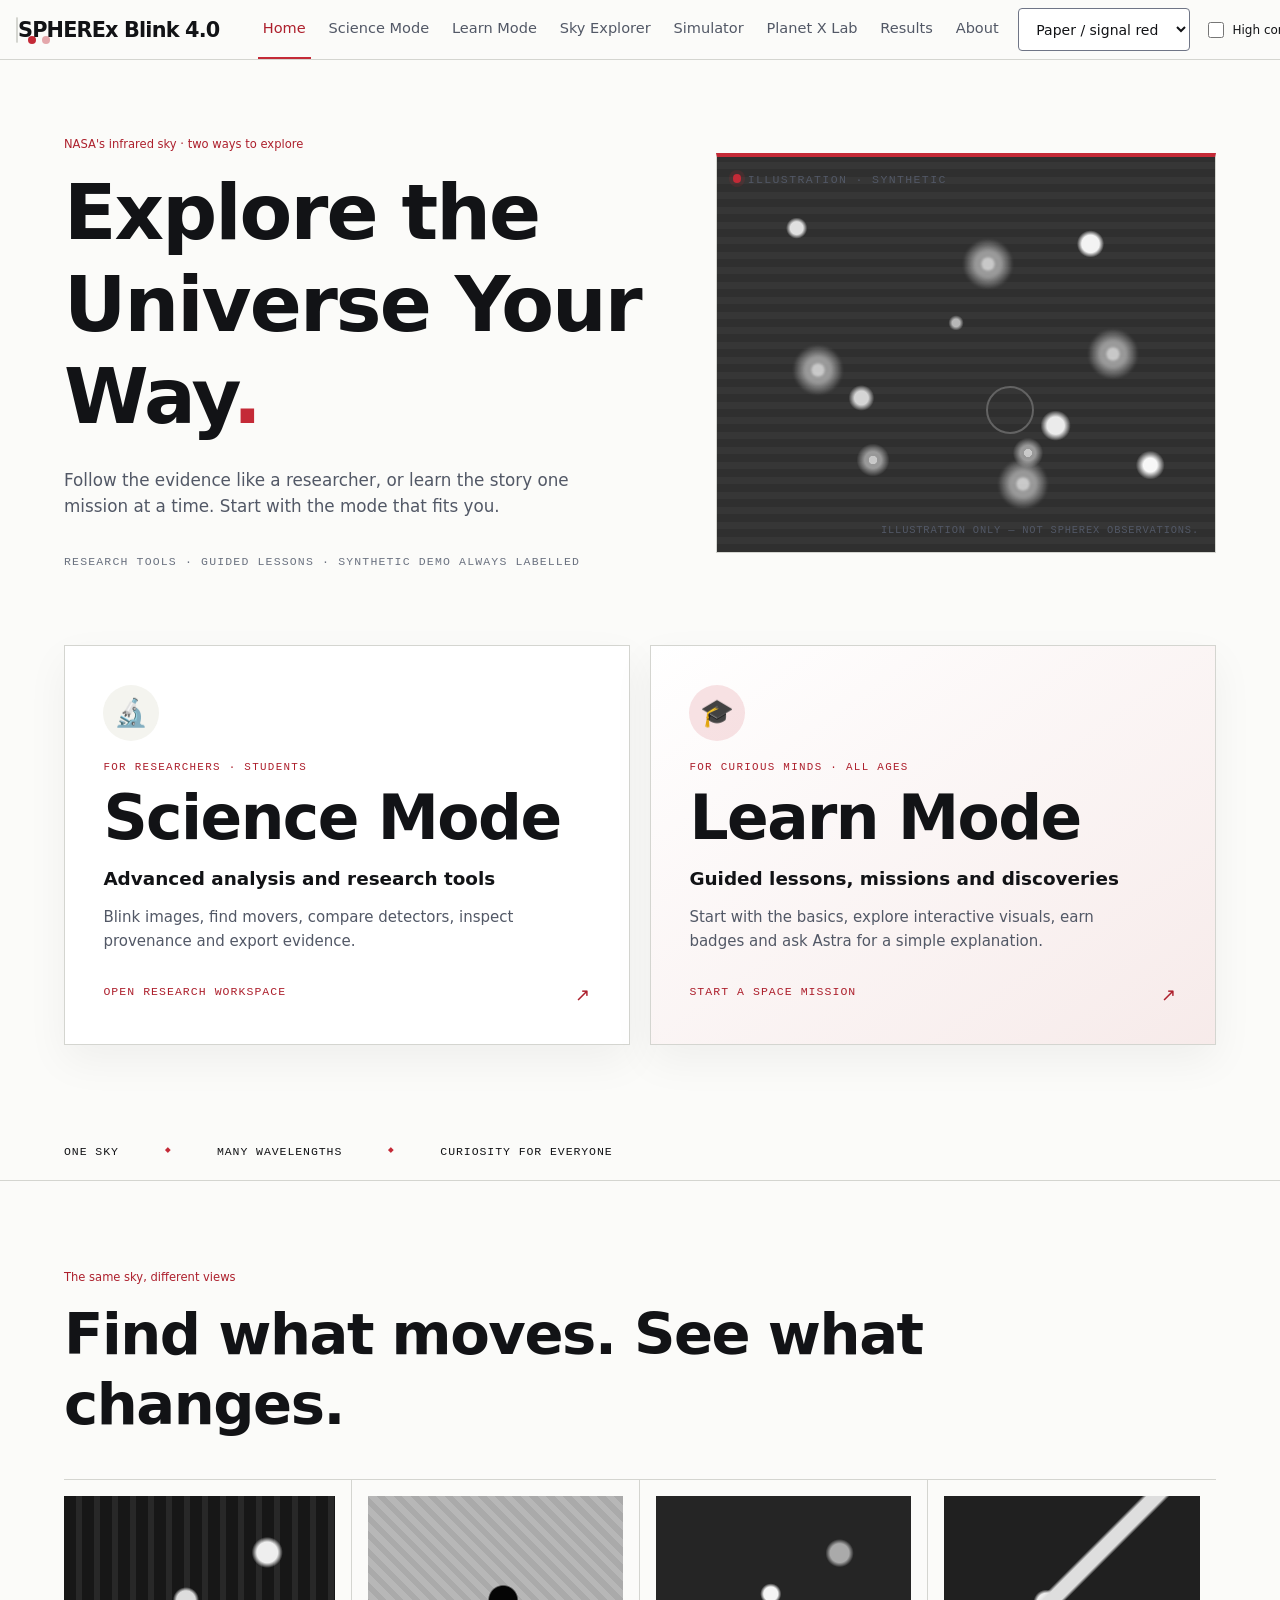
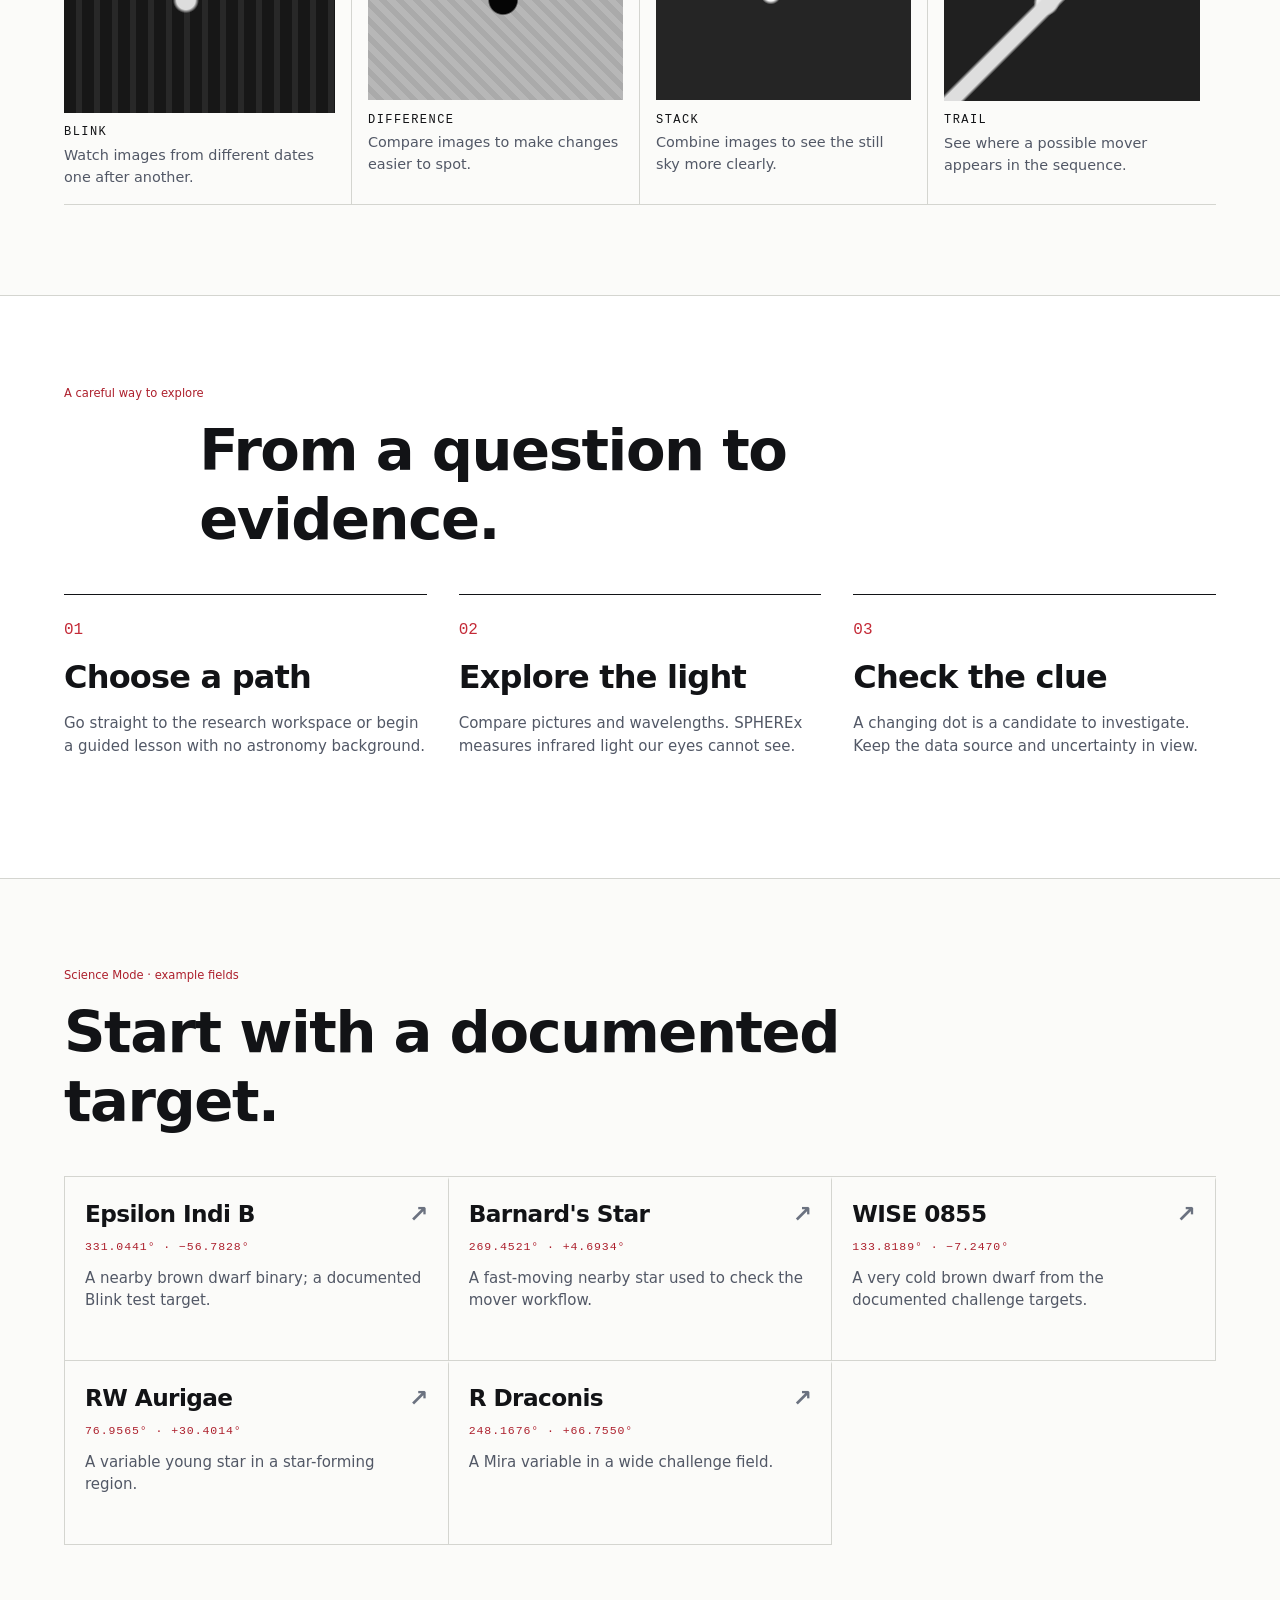
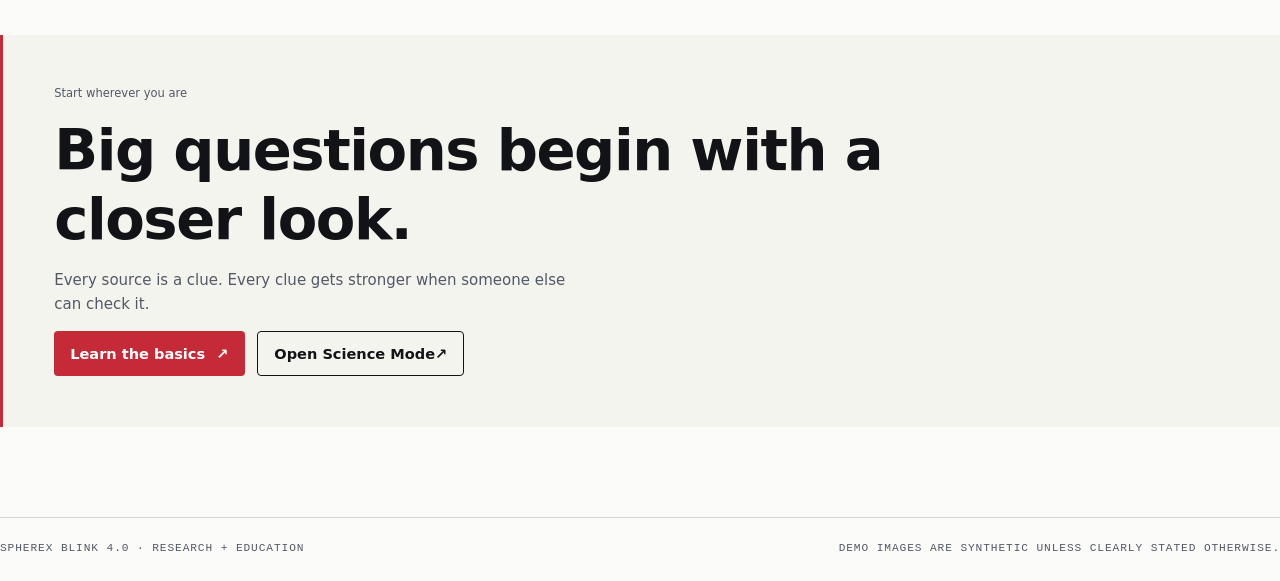
==== commit d9ff97a4: "Missions: measurement steps, step explanations, XP and a new mission console; pin board redesigned (" ====
--- a/frontend/index.html
+++ b/frontend/index.html
@@ -1,13 +1,13 @@
 <!DOCTYPE html>
-<html lang="en" data-theme="midnight">
+<html lang="en" data-theme="light">
 <head>
   <meta charset="UTF-8">
   <meta name="viewport" content="width=device-width, initial-scale=1.0">
-  <meta name="theme-color" content="#0B0F19">
+  <meta name="theme-color" content="#FBFBF9">
   <script>if(!location.search&&!location.hash)location.replace("overview.html");</script>
   <!-- Colour theme, applied before the first paint (js/features/theme.js does the same and handles the switch; keep the key and the names in step) -->
   <script>try{var t=new URLSearchParams(location.search).get("theme")||localStorage.getItem("spherex-blink-theme");if(/^(midnight|nebula|deep-space|observatory|light|classic)$/.test(t))document.documentElement.dataset.theme=t}catch(e){}</script>
-  <title>SPHEREx Blink – Spot Moving Objects in the Infrared Sky</title>
+  <title>Science Mode · SPHEREx Blink 4.0</title>
   <meta name="description" content="Enter sky coordinates and blink through NASA SPHEREx near-infrared images taken at different times to spot moving objects like brown dwarfs, nearby stars and asteroids.">
 
   <!-- Google Fonts: Space Grotesk for headings, Inter for body text -->
@@ -27,7 +27,7 @@
 
   <header class="site-header" id="top" data-page="index">
     <a class="site-brand" href="overview.html">SPHEREx Blink</a>
-    <select id="theme-select" data-default-theme="midnight" aria-label="Colour theme"></select>
+    <select id="theme-select" data-default-theme="light" aria-label="Colour theme"></select>
   </header>
   <script type="module" src="js/siteHeader.js"></script>
 
@@ -302,7 +302,7 @@
           <button type="button" class="btn btn-small" id="mover-follow-btn" aria-pressed="false" title="Keep the candidate in the middle of the picture while the images change (Blink and Difference). Moving the picture by hand, or Fit, stops it">Follow it</button>
           <button type="button" class="btn btn-small" id="mover-map-btn">Check in sky map</button>
           <button type="button" class="btn btn-small" id="mover-spectrum-btn" title="Measure the candidate in every image, where it is on that image's date, and plot flux against wavelength">Spectrum along its path</button>
-          <button type="button" class="btn btn-small btn-primary" id="pin-report-btn" title="Pin this candidate to the Discovery Pin Board under your observer name (kept in this browser only)" disabled>📌 Pin &amp; report object</button>
+          <button type="button" class="btn btn-small btn-primary" id="pin-report-btn" title="Pin this candidate to the Discovery Pin Board under your observer name (kept in this browser only)" disabled>📌 Pin &amp; Report Object (Waze Style)</button>
         </div>
       </div>
 
@@ -424,45 +424,37 @@
       </div>
     </section>
 
-    <!-- ============ Cosmic Missions (features/missions.js, missionsPinView.js) ============ -->
-    <section class="panel missions" id="missions" aria-labelledby="missions-title">
-      <h2 id="missions-title">Cosmic Missions</h2>
-      <p class="muted">A random mission each visit: short tasks that teach the blink method, proper motion, parallax and the search for a distant planet with the tools on this page. Progress is kept in this browser only.</p>
-      <article class="mission-card" id="mission-card" aria-live="polite">
-        <p class="muted small" id="mission-category"></p>
-        <h3 id="mission-title"></h3>
-        <p id="mission-story"></p>
-        <p><strong>Objective:</strong> <span id="mission-objective"></span></p>
-        <p class="mission-feedback" id="mission-feedback" hidden></p>
-        <p class="mission-actions">
-          <a class="btn btn-small" id="mission-go" href="#"></a>
-          <button type="button" class="btn btn-small btn-primary" id="mission-done-btn">I did it</button>
-          <button type="button" class="btn btn-small" id="mission-random-btn">Load random mission</button>
-        </p>
-      </article>
-      <p class="small"><span id="mission-progress"></span> <progress id="mission-progress-bar" value="0" max="1"></progress>
-        <button type="button" class="btn btn-small" id="mission-reset-btn">Reset progress</button></p>
-    </section>
-
     <!-- ============ Discovery Pin Board (features/pinBoard.js, missionsPinView.js) ============ -->
     <section class="panel pin-board" id="pin-board" aria-labelledby="pin-board-title">
-      <h2 id="pin-board-title">Discovery Pin Board</h2>
-      <p class="muted">Select a candidate and press <strong>📌 Pin &amp; report object</strong>, then type an observer name: no account. A pin is a <strong>report of a candidate, not a discovery</strong>. Pins are stored <strong>in this browser only</strong> and are seen by anyone using this browser; nothing is sent anywhere. Each pin has a SHA-256 hash of its own text, which shows it was not edited afterwards; it is not a proof of priority.</p>
-      <svg id="pin-map" class="pin-map" viewBox="0 0 360 180" role="img" aria-label="All-sky map of the pins (RA 360° to 0° left to right, Dec +90° top)">
-        <rect width="360" height="180" class="pin-map-bg"/>
-        <path class="pin-map-grid" d="M0 45H360M0 90H360M0 135H360M90 0V180M180 0V180M270 0V180"/>
-        <text x="4" y="176" class="pin-map-label">RA 360°</text><text x="356" y="176" text-anchor="end" class="pin-map-label">0°</text>
-      </svg>
-      <p class="muted small" id="pin-empty">No pins yet.</p>
+      <div class="pb-head">
+        <div><p class="pb-kicker">Pro laboratory · no login</p><h2 id="pin-board-title">📌 Discovery Pin Board</h2></div>
+        <div class="pb-stats" id="pin-stats" aria-live="polite"></div>
+      </div>
+      <p class="muted">Like reporting something on a road map: run a search, select a moving object, press <strong>📌 Pin &amp; Report Object (Waze Style)</strong> and type your observer name. Every pin on this browser shows who reported it, where, when and its SHA-256 hash. Pins stay <strong>in this browser</strong>; nothing is sent anywhere. A pin is still a candidate until others confirm it.</p>
+      <div class="pb-toolbar">
+        <div class="pb-toggle" role="group" aria-label="Map view">
+          <button type="button" class="pb-view" data-view="sky" aria-pressed="true">🌌 All sky</button>
+          <button type="button" class="pb-view" data-view="field" aria-pressed="false">🎯 This field</button>
+        </div>
+        <button type="button" class="btn btn-small btn-primary" id="pin-board-pin-btn" disabled>📌 Pin the selected object</button>
+      </div>
+      <div class="pb-map-wrap">
+        <svg id="pin-map" class="pin-map" viewBox="0 0 720 360" role="img" aria-label="Sky map of the pins"></svg>
+        <div class="pb-popup" id="pin-popup" hidden></div>
+      </div>
+      <p class="pb-legend small"><span class="pb-key pb-key-real"></span> real data <span class="pb-key pb-key-syn"></span> synthetic demo <span class="pb-key pb-key-here"></span> field on screen <span class="pb-key pb-key-ecl"></span> ecliptic (planets' path). Background stars are decorative.</p>
+      <p class="pb-empty" id="pin-empty">🛰️ No pins yet. Find movers, select one and pin it: it will appear here.</p>
       <ul class="pin-list" id="pin-list"></ul>
       <p class="small"><span id="pin-status" role="status" aria-live="polite"></span> <button type="button" class="btn btn-small" id="pin-clear-btn">Remove all pins</button></p>
       <dialog id="pin-dialog" class="pin-dialog" aria-labelledby="pin-dialog-title">
         <form id="pin-form" method="dialog">
-          <h3 id="pin-dialog-title">Pin &amp; report this candidate</h3>
-          <label for="pin-name">Enter observer name / handle:</label>
+          <p class="pb-kicker">Report a moving object</p>
+          <h3 id="pin-dialog-title">📌 Pin &amp; Report Object</h3>
+          <div class="pb-preview" id="pin-preview"></div>
+          <label for="pin-name">Enter Observer Name / Handle:</label>
           <input id="pin-name" name="observer" autocomplete="nickname" maxlength="40" placeholder="Alex_Space99" required>
           <p class="small" id="pin-name-error" role="alert"></p>
-          <p><button type="submit" class="btn btn-primary btn-small">Pin it</button> <button type="button" class="btn btn-small" id="pin-cancel">Cancel</button></p>
+          <p class="pb-dialog-actions"><button type="button" class="btn btn-small" id="pin-cancel">Cancel</button> <button type="submit" class="btn btn-primary btn-small">📌 Pin it</button></p>
         </form>
       </dialog>
     </section>
@@ -753,5 +745,7 @@
     <p class="dlg-body">The Planet X preset uses a simulated body 600 AU away. Its position is invented for testing the distant-body search.</p>
   </dialog>
   <script type="module" src="js/main.js"></script>
+  <script type="module" src="js/scienceExplain.js"></script>
+  <script type="module" src="js/features/highContrast.js"></script>
 </body>
 </html>
--- a/frontend/css/styles.css
+++ b/frontend/css/styles.css
@@ -25,6 +25,28 @@
   --veil-bottom: .78;
   --chart-bg:     #0F2027;                   /* the Plotly palette in measure.js was validated against this surface */
 
+  /* Learn mode diagrams use a stable, color-blind-conscious palette across page themes. */
+  --learn-night: #111827; --learn-star: #FFF6CD; --learn-mover: #FF9B55;
+  --learn-sun: #F4B33D; --learn-mercury: #9A8F80; --learn-venus: #D9985D;
+  --learn-earth: #5095BD; --learn-mars: #C65D45; --learn-jupiter: #CAA875;
+  --learn-saturn: #D6BA84; --learn-uranus: #78B8C3; --learn-neptune: #497BB0;
+  --learn-galaxy: #6753BE; --learn-nebula: #A23B6D; --learn-nebula-warm: #EE8333;
+  --learn-success: #20653C; --learn-success-border: #2E7D4B; --learn-success-text: #17482B;
+  --learn-success-surface: #EAF5ED; --learn-retry: #A96A24; --learn-retry-text: #573616;
+  --learn-retry-surface: #FFF4E5; --learn-notice-border: #A5482E;
+  --learn-notice-surface: #FFF2E9; --learn-notice-text: #49291D;
+  --learn-teal: #29AAB5; --learn-check: #70D8A2; --learn-check-line: #D9D1ED;
+  --learn-spectrum-violet: #6753BE; --learn-spectrum-blue: #4D9DE2;
+  --learn-spectrum-green: #39AD78; --learn-spectrum-yellow: #E0C33E;
+  --learn-spectrum-orange: #EE8333; --learn-spectrum-red: #D95148;
+  --learn-spectrum-deep-violet: #74297E; --learn-spectrum-indigo: #2D316D;
+  --learn-galaxy-glow: #F7B96E; --learn-galaxy-arm: #9171C3; --learn-galaxy-dust: #342B58;
+  --learn-orbit-night: #101722; --learn-orbit-line: #DCC8FF;
+  --learn-orbit-line-rgb: 221 204 255; --learn-outline: #BD9AF3;
+  --learn-midnight-notice: #2B2019; --learn-midnight-notice-border: #FF9C6B; --learn-midnight-notice-text: #FFE6D8;
+  --learn-midnight-success: #173423; --learn-midnight-success-text: #C9F1D3;
+  --learn-midnight-retry: #352817; --learn-midnight-retry-text: #FFE2B0;
+
   --radius:      16px;
   --radius-sm:   10px;
   --shadow:      0 20px 50px -20px rgb(0 0 0 / .7);
@@ -94,6 +116,21 @@
   --panel-alpha: 1; --veil-top: 1; --veil-bottom: 1; --shadow: none; --display: "Georgia", "Times New Roman", serif; --font-head: "Georgia", "Times New Roman", serif;
   --font-mono: "JetBrains Mono", ui-monospace, "SF Mono", Menlo, Consolas, monospace;
 }
+
+/* Optional high-contrast setting, shared by Science and Learn modes. */
+html[data-contrast="high"] {
+  color-scheme: dark;
+  --bg: #000000; --bg-2: #000000; --surface: #000000; --raised: #111111; --field: #000000;
+  --border: #FFFFFF; --control-border: #FFFFFF; --text: #FFFFFF; --text-muted: #FFFFFF; --text-faint: #FFFFFF;
+  --accent: #FFFF00; --accent-hi: #FFFF00; --accent-text: #FFFF00; --accent-rgb: 255 255 0; --on-accent: #000000;
+  --bg-rgb: 0 0 0; --surface-rgb: 0 0 0; --text-rgb: 255 255 255;
+  --contrast-focus: #FFFF00;
+}
+html[data-contrast="high"] :focus-visible { outline: 4px solid var(--contrast-focus); outline-offset: 3px; }
+html[data-contrast="high"] a { text-decoration: underline; text-underline-offset: .2em; }
+.contrast-toggle { display: inline-flex; align-items: center; gap: .35rem; min-height: 2.5rem; color: var(--text); font: .75rem var(--font-body); white-space: nowrap; }
+.contrast-toggle input { width: 1rem; height: 1rem; accent-color: var(--accent); }
+@media (max-width: 900px) { header:has(.contrast-toggle) { flex-wrap: wrap; } }
 
 /* ---------- 2. Base ---------- */
 *, *::before, *::after { box-sizing: border-box; }
@@ -336,6 +373,13 @@
 .btn-retry { margin-top: 1rem; padding: .55rem 1.1rem; }
 .btn-retry:hover { border-color: var(--accent); }
 [hidden] { display: none !important; }
+
+/* Astra's local, child-friendly explanations are attached beside each Science Mode panel. */
+.science-explain { margin:.45rem 0 .8rem; padding:.45rem .65rem; border-left:2px solid var(--accent); background:rgb(var(--accent-rgb)/.045); }
+.science-explain-button { min-height:2.35rem; padding:.42rem .7rem; border:1px solid var(--control-border); border-radius:999px; background:var(--surface); color:var(--accent-text); font:600 .75rem var(--font-body); cursor:pointer; }
+.science-explain-button:hover,.science-explain-button:focus-visible { border-color:var(--accent); background:var(--raised); }
+.science-explain-button:focus-visible { outline:3px solid var(--accent); outline-offset:2px; }
+.science-explain-answer { max-width:72ch; margin:.5rem 0 .2rem; color:var(--text-muted); font-size:.84rem; line-height:1.55; }
 
 .shortcuts {
   max-width: 640px; width: 100%; margin: .8rem auto 0;
@@ -1328,16 +1372,104 @@
 .mission-feedback { border-left: 3px solid var(--success); padding-left: 10px; }
 .mission-actions { display: flex; flex-wrap: wrap; gap: 8px; }
 #mission-progress-bar { vertical-align: middle; accent-color: var(--accent); }
-.pin-map { width: 100%; max-width: 720px; height: auto; display: block; border-radius: var(--radius-sm); border: 1px solid var(--border); }
-.pin-map-bg { fill: var(--chart-bg); }
-.pin-map-grid { stroke: #ffffff2e; stroke-width: .5; fill: none; }
-.pin-map-label { fill: #ffffffb3; font-size: 7px; font-family: var(--font-mono); }
-.pin-marker path { fill: var(--accent); stroke: #fff; stroke-width: .6; }
-.pin-marker circle { fill: #fff; }
-.pin-marker.is-synthetic path { fill: var(--text-faint); stroke-dasharray: 1.5 1; }
-.pin-list { list-style: none; padding: 0; margin: 10px 0; display: grid; gap: 8px; }
-.pin-item { border: 1px solid var(--border); border-radius: var(--radius-sm); padding: 8px 10px; overflow-wrap: anywhere; }
-.pin-hash { font-family: var(--font-mono); font-size: .8em; color: var(--text-muted); }
-.pin-dialog { border: 1px solid var(--border); border-radius: var(--radius); background: var(--surface); color: var(--text); max-width: min(420px, calc(100vw - 32px)); }
-.pin-dialog input { width: 100%; box-sizing: border-box; padding: 6px 8px; background: var(--field); color: var(--text); border: 1px solid var(--control-border); border-radius: 6px; }
+.pb-head { display: flex; flex-wrap: wrap; justify-content: space-between; align-items: flex-end; gap: 10px; }
+.pb-head h2 { margin: 0; }
+.pb-kicker { margin: 0; font-size: .72rem; letter-spacing: .08em; text-transform: uppercase; color: var(--accent-text); }
+.pb-stats { display: flex; gap: 8px; }
+.pb-stat { padding: 4px 10px; border-radius: 999px; border: 1px solid var(--border); background: var(--raised); font-size: .85rem; }
+.pb-toolbar { display: flex; flex-wrap: wrap; justify-content: space-between; gap: 8px; margin: 10px 0; }
+.pb-toggle { display: inline-flex; border: 1px solid var(--border); border-radius: 999px; padding: 3px; background: var(--raised); }
+.pb-view { border: 0; background: none; color: var(--text-muted); padding: 5px 12px; border-radius: 999px; cursor: pointer; font: inherit; font-size: .85rem; }
+.pb-view[aria-pressed="true"] { background: var(--accent); color: var(--on-accent, #fff); }
+.pb-map-wrap { position: relative; }
+.pin-map { width: 100%; height: auto; display: block; border-radius: var(--radius-sm); border: 1px solid var(--border); background: var(--chart-bg); }
+.pb-sky-in { stop-color: #16243a; } .pb-sky-out { stop-color: var(--chart-bg); }
+.pb-glow-in { stop-color: rgb(var(--accent-rgb)); stop-opacity: .55; } .pb-glow-out { stop-color: rgb(var(--accent-rgb)); stop-opacity: 0; }
+.pb-star { fill: #fff; }
+.pb-grid { stroke: #ffffff1f; stroke-width: .6; }
+.pb-equator { stroke: #ffffff59; stroke-width: .8; stroke-dasharray: 4 4; }
+.pb-ecliptic { fill: none; stroke: #f2c14e; stroke-opacity: .7; stroke-width: 1.2; stroke-dasharray: 2 5; }
+.pb-label { fill: #ffffffb0; font: 10px var(--font-mono); }
+.pb-compass { fill: #ffffffd9; font-weight: 700; }
+.pb-here circle { fill: none; stroke: #7fd6ff; stroke-width: 1.5; } .pb-here path { stroke: #7fd6ff; stroke-width: 1.5; }
+.pb-here-label { fill: #7fd6ff; }
+.pb-fieldbox { fill: #7fd6ff0f; stroke: #7fd6ff; stroke-width: 1.2; stroke-dasharray: 6 4; }
+.pin-marker { cursor: pointer; outline: none; }
+.pb-drop { fill: var(--accent); stroke: #fff; stroke-width: 1.4; transition: transform .2s var(--ease); }
+.pb-initials { fill: #fff; font: 700 7.5px var(--font-body); pointer-events: none; }
+.pb-pulse { fill: none; stroke: rgb(var(--accent-rgb)); stroke-width: 1.5; transform-origin: center; animation: pb-pulse 2s ease-out infinite; }
+.pin-marker.is-synthetic .pb-drop { fill: #6f7a8a; stroke-dasharray: 2 1.5; }
+.pin-marker.is-synthetic .pb-pulse { stroke: #9aa5b5; }
+.pin-marker:hover .pb-drop, .pin-marker:focus-visible .pb-drop, .pin-marker.is-open .pb-drop { transform: scale(1.25); stroke: #f2c14e; }
+@keyframes pb-pulse { from { r: 4; opacity: .9; } to { r: 22; opacity: 0; } }
+@media (prefers-reduced-motion: reduce) { .pb-pulse { animation: none; } }
+.pb-popup { position: absolute; z-index: 5; width: min(320px, calc(100% - 16px)); padding: 12px; border-radius: var(--radius-sm); background: var(--surface); color: var(--text);
+  border: 1px solid rgb(var(--accent-rgb) / .6); box-shadow: var(--shadow); font-size: .88rem; }
+.pb-close { position: absolute; top: 6px; right: 8px; border: 0; background: none; color: var(--text-muted); font-size: 1.2rem; cursor: pointer; }
+.pb-legend { display: flex; flex-wrap: wrap; align-items: center; gap: 4px 10px; color: var(--text-muted); margin: 8px 0; }
+.pb-key { display: inline-block; width: 12px; height: 12px; border-radius: 50%; vertical-align: middle; }
+.pb-key-real { background: var(--accent); } .pb-key-syn { background: #6f7a8a; } .pb-key-here { border: 2px solid #7fd6ff; } .pb-key-ecl { border-radius: 0; height: 2px; background: #f2c14e; }
+.pb-empty { text-align: center; padding: 18px; border: 1px dashed var(--border); border-radius: var(--radius-sm); color: var(--text-muted); }
+.pin-list { list-style: none; padding: 0; margin: 12px 0; display: grid; gap: 10px; grid-template-columns: repeat(auto-fill, minmax(min(100%, 320px), 1fr)); }
+.pin-item { border: 1px solid var(--border); border-radius: var(--radius-sm); padding: 12px; background: var(--raised); overflow-wrap: anywhere; transition: border-color .2s; }
+.pin-item.is-open { border-color: var(--accent); box-shadow: 0 0 0 3px rgb(var(--accent-rgb) / .15); }
+.pb-card-head { display: flex; gap: 10px; align-items: center; }
+.pb-card-head strong { display: block; }
+.pb-when { display: block; font-size: .8rem; color: var(--text-muted); }
+.pb-avatar { flex: none; width: 38px; height: 38px; border-radius: 50%; display: grid; place-items: center; font-weight: 700; background: var(--accent); color: var(--on-accent, #fff); }
+.pb-coords { display: flex; flex-wrap: wrap; gap: 4px 12px; margin: 8px 0 4px; font-family: var(--font-mono); font-size: .85rem; }
+.pb-chips { display: flex; flex-wrap: wrap; gap: 6px; margin: 6px 0; }
+.pb-chip { padding: 2px 8px; border-radius: 999px; font-size: .78rem; background: rgb(var(--accent-rgb) / .12); border: 1px solid rgb(var(--accent-rgb) / .3); }
+.pb-hash { margin: 6px 0 0; font-size: .8rem; }
+.pb-hash code { font-family: var(--font-mono); color: var(--text-muted); }
+.pb-verify { color: var(--success); font-size: .78rem; } .pb-verify.is-bad { color: var(--danger); }
+.pb-popup-actions { display: flex; flex-wrap: wrap; gap: 6px; margin: 8px 0 0; }
+.pb-preview { padding: 8px 10px; border-radius: 10px; background: var(--raised); margin: 8px 0 12px; }
+.pb-dialog-actions { display: flex; justify-content: flex-end; gap: 8px; }
+.pin-dialog { border: 1px solid rgb(var(--accent-rgb) / .6); border-radius: var(--radius); background: var(--surface); color: var(--text); width: min(440px, calc(100vw - 32px)); box-shadow: var(--shadow); }
+.pin-dialog::backdrop { background: rgb(0 0 0 / .55); backdrop-filter: blur(3px); }
+.pin-dialog h3 { margin: 2px 0 0; }
+.pin-dialog input { width: 100%; box-sizing: border-box; padding: 8px 10px; margin-top: 4px; background: var(--field); color: var(--text); border: 1px solid var(--control-border); border-radius: 8px; font-size: 1rem; }
 #pin-name-error { color: var(--danger); }
+.mission-steps { margin: 6px 0 10px; padding-left: 1.4em; }
+.mission-catalogue details { border-top: 1px solid var(--border); padding: 6px 0; }
+.mission-catalogue summary { cursor: pointer; font-weight: 600; }
+.mission-catalogue ul { margin: 6px 0; padding-left: 1.2em; }
+.mission-runner { position: fixed; right: 16px; bottom: 16px; z-index: 1000; width: min(380px, calc(100vw - 32px)); max-height: 72vh; overflow: auto;
+  background: linear-gradient(160deg, rgb(var(--accent-rgb) / .14), transparent 45%), var(--surface); color: var(--text);
+  border: 1px solid rgb(var(--accent-rgb) / .6); border-radius: var(--radius); box-shadow: var(--shadow), 0 0 0 4px rgb(var(--accent-rgb) / .08); }
+.mission-runner.is-collapsed .mr-body { display: none; }
+.mission-runner.is-won { border-color: var(--success); }
+.mr-head { display: flex; gap: 10px; align-items: center; padding: 12px 14px 8px; }
+.mr-head h2 { margin: 0; font-size: 1.05rem; line-height: 1.2; }
+.mr-icon { font-size: 1.6rem; width: 44px; height: 44px; display: grid; place-items: center; flex: none; border-radius: 12px; background: rgb(var(--accent-rgb) / .16); }
+.mr-kicker { margin: 0 0 2px; font-size: .7rem; color: var(--text-muted); text-transform: uppercase; letter-spacing: .06em; }
+.mr-collapse { margin-left: auto; align-self: flex-start; background: none; border: 1px solid var(--border); color: var(--text); border-radius: 8px; width: 30px; height: 30px; cursor: pointer; }
+.mr-bar { height: 4px; margin: 0 14px; background: var(--border); border-radius: 4px; overflow: hidden; }
+.mr-bar span { display: block; height: 100%; background: var(--accent); transition: width .4s var(--ease); }
+.mission-runner.is-won .mr-bar span { background: var(--success); }
+.mr-body { padding: 8px 14px 14px; }
+.mr-story { font-size: .9rem; color: var(--text-muted); margin: 6px 0; font-style: italic; }
+.mr-note { font-size: .86rem; margin: 8px 0; padding: 8px 10px; border-radius: 10px; background: rgb(var(--accent-rgb) / .1); border-left: 3px solid var(--accent); animation: mr-in .35s var(--ease); }
+.mr-steps { list-style: none; padding: 0; margin: 8px 0; display: grid; gap: 6px; }
+.mr-steps li { display: flex; gap: 8px; align-items: flex-start; font-size: .9rem; color: var(--text-faint); }
+.mr-dot { flex: none; width: 22px; height: 22px; border-radius: 50%; display: grid; place-items: center; font-size: .75rem; font-weight: 700; border: 1px solid var(--border); }
+.mr-steps li.is-current { color: var(--text); font-weight: 600; }
+.mr-steps li.is-current .mr-dot { background: var(--accent); color: var(--on-accent, #fff); border-color: var(--accent); }
+.mr-steps li.is-done { color: var(--text-muted); }
+.mr-steps li.is-done .mr-dot { background: var(--success); color: #fff; border-color: var(--success); }
+.mr-measure { margin: 10px 0; padding: 10px; border: 1px dashed rgb(var(--accent-rgb) / .7); border-radius: 10px; }
+.mr-measure label { display: block; font-size: .86rem; margin-bottom: 6px; }
+.mr-measure-row { display: flex; gap: 6px; }
+.mr-measure input { flex: 1; min-width: 0; padding: 6px 8px; background: var(--field); color: var(--text); border: 1px solid var(--control-border); border-radius: 6px; font-family: var(--font-mono); }
+.mr-wrong { color: var(--danger); font-size: .85rem; margin: 6px 0 0; }
+.mr-win { text-align: center; padding: 6px 4px; animation: mr-in .5s var(--ease); }
+.mr-trophy { font-size: 2.4rem; margin: 0; animation: mr-pop .6s var(--ease); }
+.mr-actions { display: flex; flex-wrap: wrap; gap: 8px; margin: 8px 0 0; }
+@keyframes mr-in { from { opacity: 0; transform: translateY(6px); } }
+@keyframes mr-pop { 0% { transform: scale(.3); } 70% { transform: scale(1.2); } }
+@media (prefers-reduced-motion: reduce) { .mr-note, .mr-win, .mr-trophy { animation: none; } }
+.mission-target { outline: 3px solid var(--accent) !important; outline-offset: 3px; border-radius: 6px; animation: mission-pulse 1.4s ease-in-out infinite; }
+@keyframes mission-pulse { 50% { outline-color: transparent; } }
+@media (prefers-reduced-motion: reduce) { .mission-target { animation: none; } }
+@media (max-width: 640px) { .pb-popup { position: static; width: auto; margin-top: 8px; } }
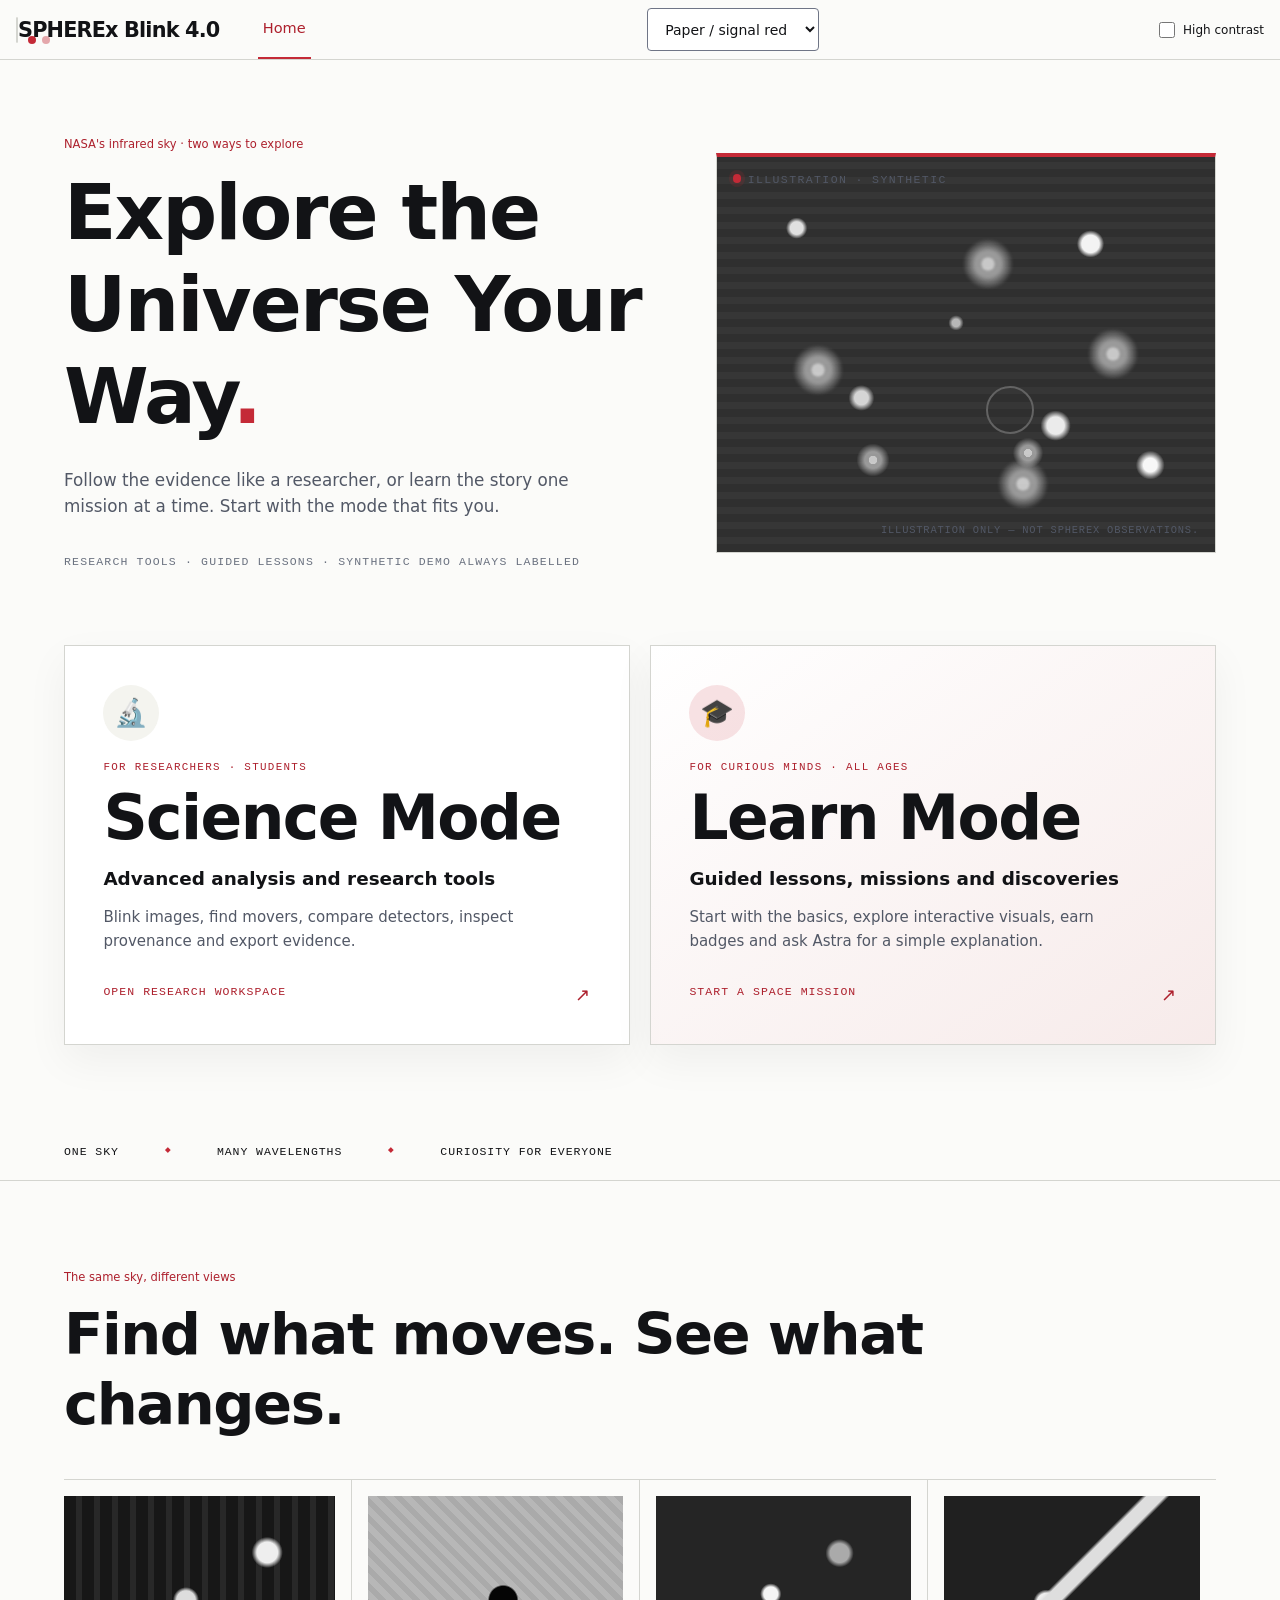
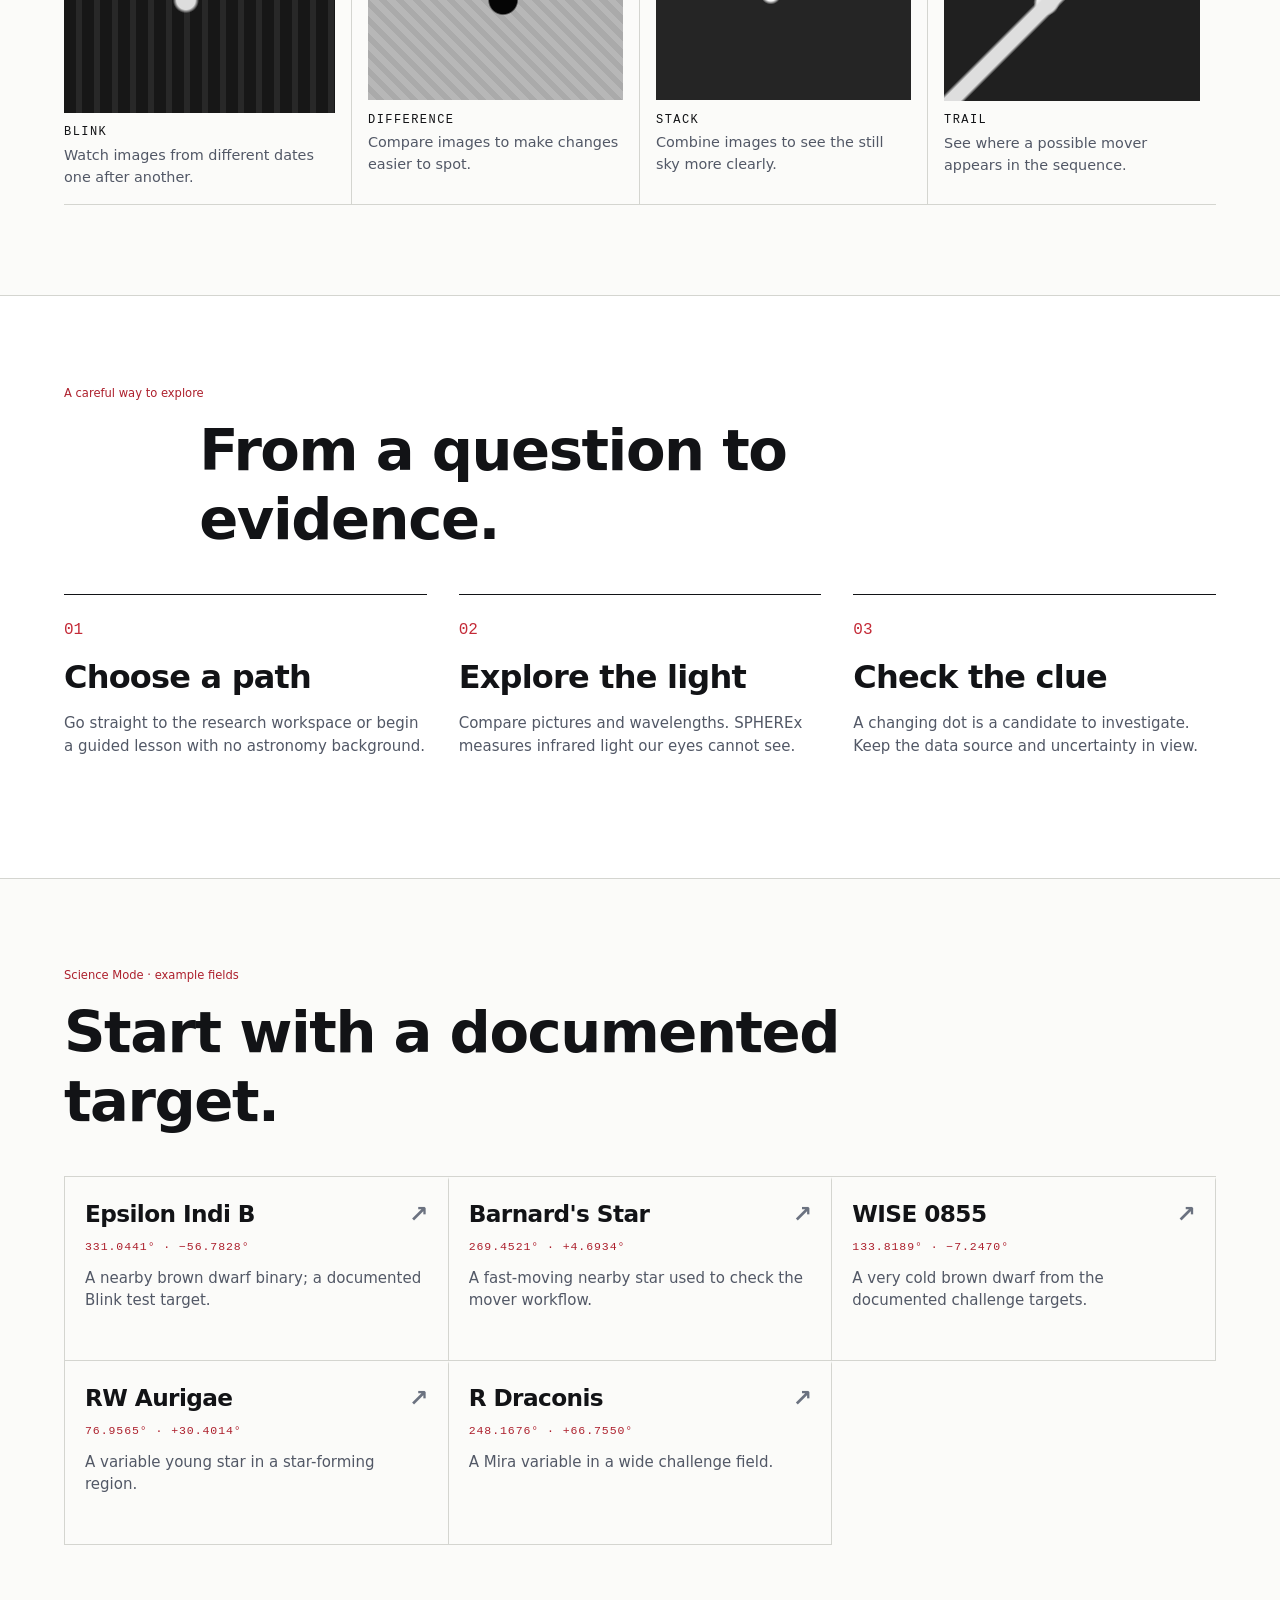
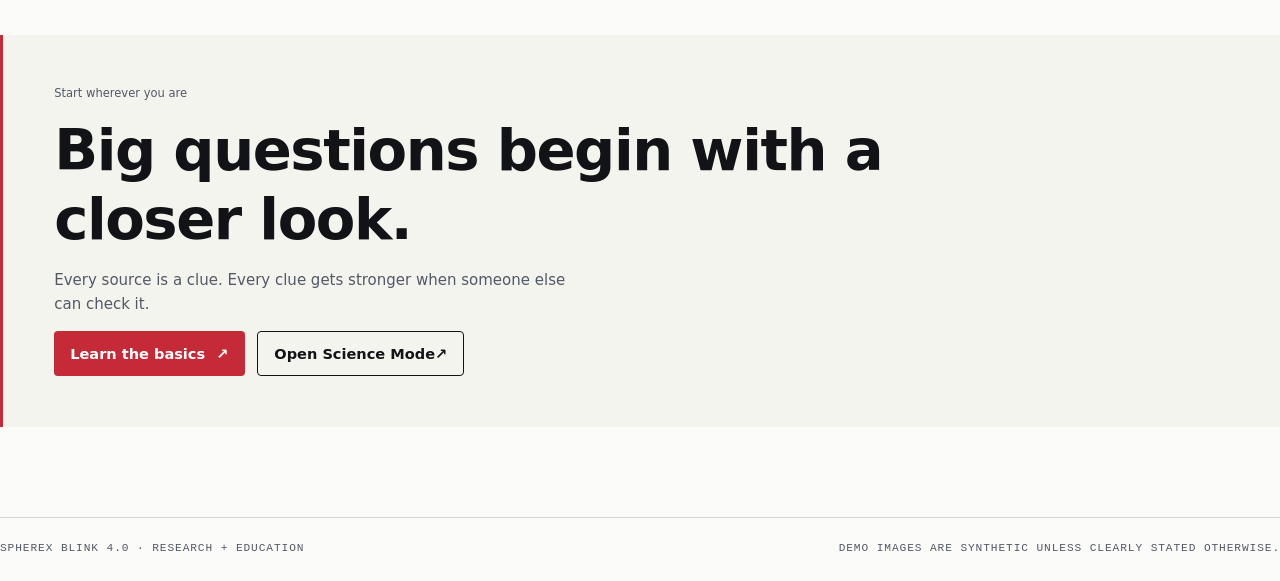
==== commit 55c5399f: "Shared Discovery Pin Board on Supabase: read and add only, no edits or deletes; hash-checked records" ====
--- a/frontend/index.html
+++ b/frontend/index.html
@@ -430,7 +430,7 @@
         <div><p class="pb-kicker">Pro laboratory · no login</p><h2 id="pin-board-title">📌 Discovery Pin Board</h2></div>
         <div class="pb-stats" id="pin-stats" aria-live="polite"></div>
       </div>
-      <p class="muted">Like reporting something on a road map: run a search, select a moving object, press <strong>📌 Pin &amp; Report Object (Waze Style)</strong> and type your observer name. Every pin on this browser shows who reported it, where, when and its SHA-256 hash. Pins stay <strong>in this browser</strong>; nothing is sent anywhere. A pin is still a candidate until others confirm it.</p>
+      <p class="muted">Like reporting something on a road map: run a search, select a moving object, press <strong>📌 Pin &amp; Report Object (Waze Style)</strong> and type your observer name. Every pin shows who reported it, where, when and its SHA-256 hash. Pins go on a <strong>shared board that everyone who opens this site sees</strong>, and they stay there: nobody can change or delete them from the site. Your observer name and the object's position become public. A pin is still a candidate until others confirm it.</p>
       <div class="pb-toolbar">
         <div class="pb-toggle" role="group" aria-label="Map view">
           <button type="button" class="pb-view" data-view="sky" aria-pressed="true">🌌 All sky</button>
@@ -442,6 +442,7 @@
         <svg id="pin-map" class="pin-map" viewBox="0 0 720 360" role="img" aria-label="Sky map of the pins"></svg>
         <div class="pb-popup" id="pin-popup" hidden></div>
       </div>
+      <p class="pb-sync small" id="pin-sync" role="status" aria-live="polite"></p>
       <p class="pb-legend small"><span class="pb-key pb-key-real"></span> real data <span class="pb-key pb-key-syn"></span> synthetic demo <span class="pb-key pb-key-here"></span> field on screen <span class="pb-key pb-key-ecl"></span> ecliptic (planets' path). Background stars are decorative.</p>
       <p class="pb-empty" id="pin-empty">🛰️ No pins yet. Find movers, select one and pin it: it will appear here.</p>
       <ul class="pin-list" id="pin-list"></ul>
--- a/frontend/css/styles.css
+++ b/frontend/css/styles.css
@@ -1450,6 +1450,12 @@
 .mission-runner.is-won .mr-bar span { background: var(--success); }
 .mr-body { padding: 8px 14px 14px; }
 .mr-story { font-size: .9rem; color: var(--text-muted); margin: 6px 0; font-style: italic; }
+.mr-section { margin: 10px 0 2px; font-size: .74rem; font-weight: 700; letter-spacing: .06em; text-transform: uppercase; color: var(--accent-text); }
+.mr-why-text { margin: 2px 0 6px; font-size: .9rem; }
+.mr-steps-preview li { color: var(--text-muted); }
+.mr-why { font-size: .85rem; margin: 6px 0; padding: 8px 10px; border-radius: 10px; background: var(--raised); border: 1px solid var(--border); }
+.mr-hint { font-size: .85rem; margin: 6px 0; padding: 8px 10px; border-radius: 10px; border: 1px dashed var(--warn); background: rgb(var(--warn-rgb) / .1); }
+.mr-warn { font-size: .86rem; padding: 8px 10px; border-radius: 10px; border: 1px solid var(--warn); background: rgb(var(--warn-rgb) / .12); }
 .mr-note { font-size: .86rem; margin: 8px 0; padding: 8px 10px; border-radius: 10px; background: rgb(var(--accent-rgb) / .1); border-left: 3px solid var(--accent); animation: mr-in .35s var(--ease); }
 .mr-steps { list-style: none; padding: 0; margin: 8px 0; display: grid; gap: 6px; }
 .mr-steps li { display: flex; gap: 8px; align-items: flex-start; font-size: .9rem; color: var(--text-faint); }
@@ -1473,3 +1479,35 @@
 @keyframes mission-pulse { 50% { outline-color: transparent; } }
 @media (prefers-reduced-motion: reduce) { .mission-target { animation: none; } }
 @media (max-width: 640px) { .pb-popup { position: static; width: auto; margin-top: 8px; } }
+/* the chosen mode in the site menu (siteHeader.js) */
+.mode-chip { display: inline-flex; align-items: center; padding: 3px 10px; border-radius: 999px; font-size: .8rem; font-weight: 700; white-space: nowrap;
+  background: rgb(var(--accent-rgb) / .16); color: var(--accent-text); border: 1px solid rgb(var(--accent-rgb) / .45); }
+.mode-switch-link { font-size: .85rem; opacity: .85; border: 1px dashed var(--border); border-radius: 999px; padding: 2px 10px !important; }
+.mission-why { padding: 8px 10px; border-radius: 10px; background: rgb(var(--accent-rgb) / .08); }
+
+/* ---------- the object finder's candidate cards (main.js renderMovers) ---------- */
+.mover-list { gap: .6rem; }
+#mover-list .mover-item { display: flex; flex-direction: column; align-items: stretch; gap: .45rem; text-align: left; padding: .8rem .9rem; border-radius: var(--radius-sm);
+  background: linear-gradient(150deg, rgb(var(--accent-rgb) / .08), transparent 55%), var(--raised); transition: border-color .2s, box-shadow .2s, transform .15s; }
+#mover-list .mover-item:hover { transform: translateY(-1px); box-shadow: 0 8px 22px -12px rgb(0 0 0 / .6); }
+#mover-list .mover-item[aria-pressed="true"] { box-shadow: 0 0 0 3px rgb(var(--accent-rgb) / .25); }
+.mover-head { display: flex; align-items: center; gap: .5rem; }
+#mover-list .mover-rank { grid-row: auto; display: grid; place-items: center; min-width: 2.2rem; height: 2.2rem; border-radius: 50%; font-size: 1rem; background: var(--accent); color: var(--on-accent, #fff); }
+.mover-verdict { padding: .15rem .6rem; border-radius: 999px; font-size: .78rem; font-weight: 700; border: 1px solid currentColor; }
+.mover-verdict.is-known { color: var(--success); background: rgb(40 99 59 / .12); }
+.mover-verdict.is-new { color: var(--accent-text); background: rgb(var(--accent-rgb) / .12); }
+.mover-verdict.is-distant { color: var(--warn); background: rgb(var(--warn-rgb) / .12); }
+.mover-arrow { margin-left: auto; display: inline-flex; align-items: center; gap: .25rem; font-size: .8rem; color: var(--text-muted); }
+.mover-arrow svg { width: 26px; height: 26px; }
+.mover-arrow circle { fill: none; stroke: var(--border); }
+.mover-arrow path { fill: none; stroke: var(--accent); stroke-width: 2; stroke-linecap: round; stroke-linejoin: round; }
+#mover-list .mover-main { font-size: 1.02rem; }
+.mover-meters { display: grid; grid-template-columns: repeat(auto-fit, minmax(140px, 1fr)); gap: .4rem .8rem; }
+.mover-meter { display: grid; gap: .2rem; }
+.mover-meter-label { font-size: .74rem; color: var(--text-muted); }
+.mover-meter-track { height: 6px; border-radius: 6px; background: var(--border); overflow: hidden; }
+.mover-meter-track span { display: block; height: 100%; background: var(--success); border-radius: 6px; }
+.mover-detail { border-radius: var(--radius-sm); border: 1px solid rgb(var(--accent-rgb) / .45); background: var(--surface); }
+.mover-detail > .btn { margin: .2rem .3rem .2rem 0; }
+.pb-sync { margin: 6px 0; padding: 6px 10px; border-radius: 10px; background: rgb(var(--accent-rgb) / .08); border: 1px solid rgb(var(--accent-rgb) / .3); }
+.pb-sync.is-bad { border-color: var(--warn); background: rgb(var(--warn-rgb) / .1); }
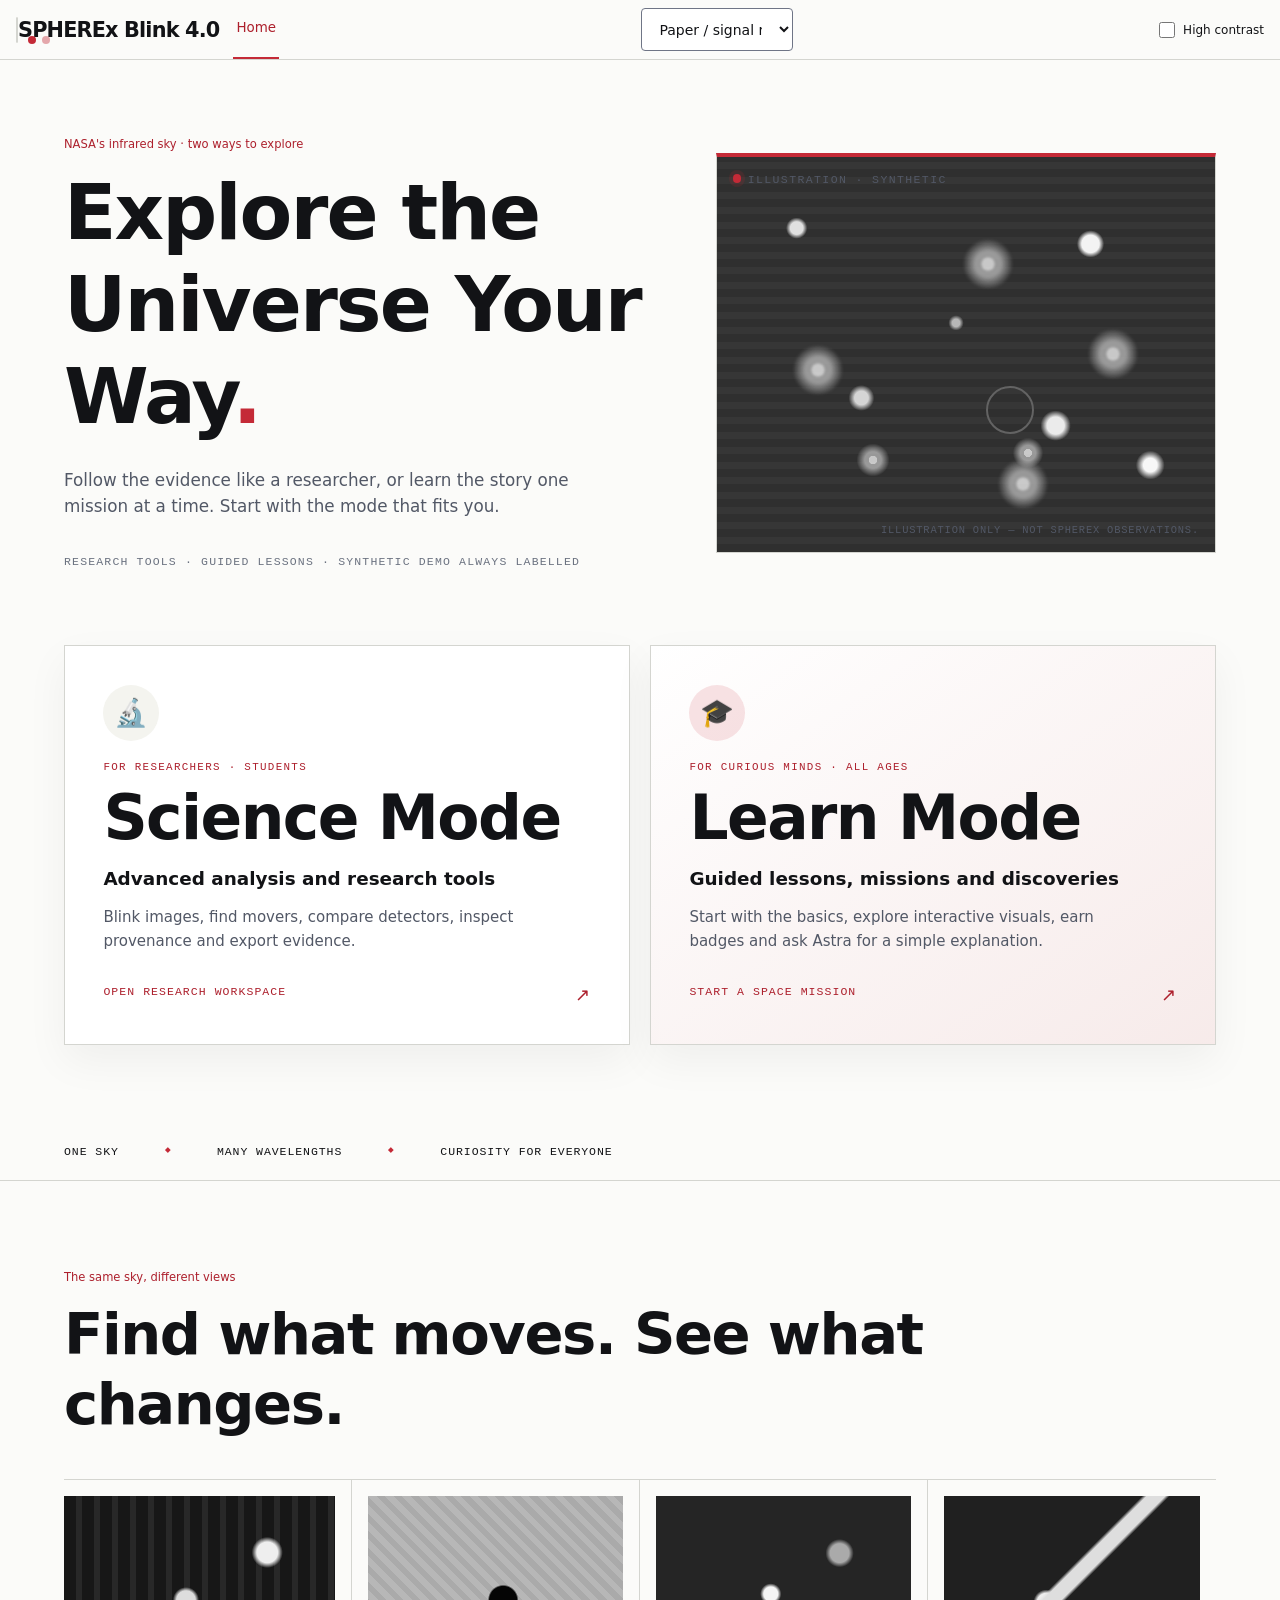
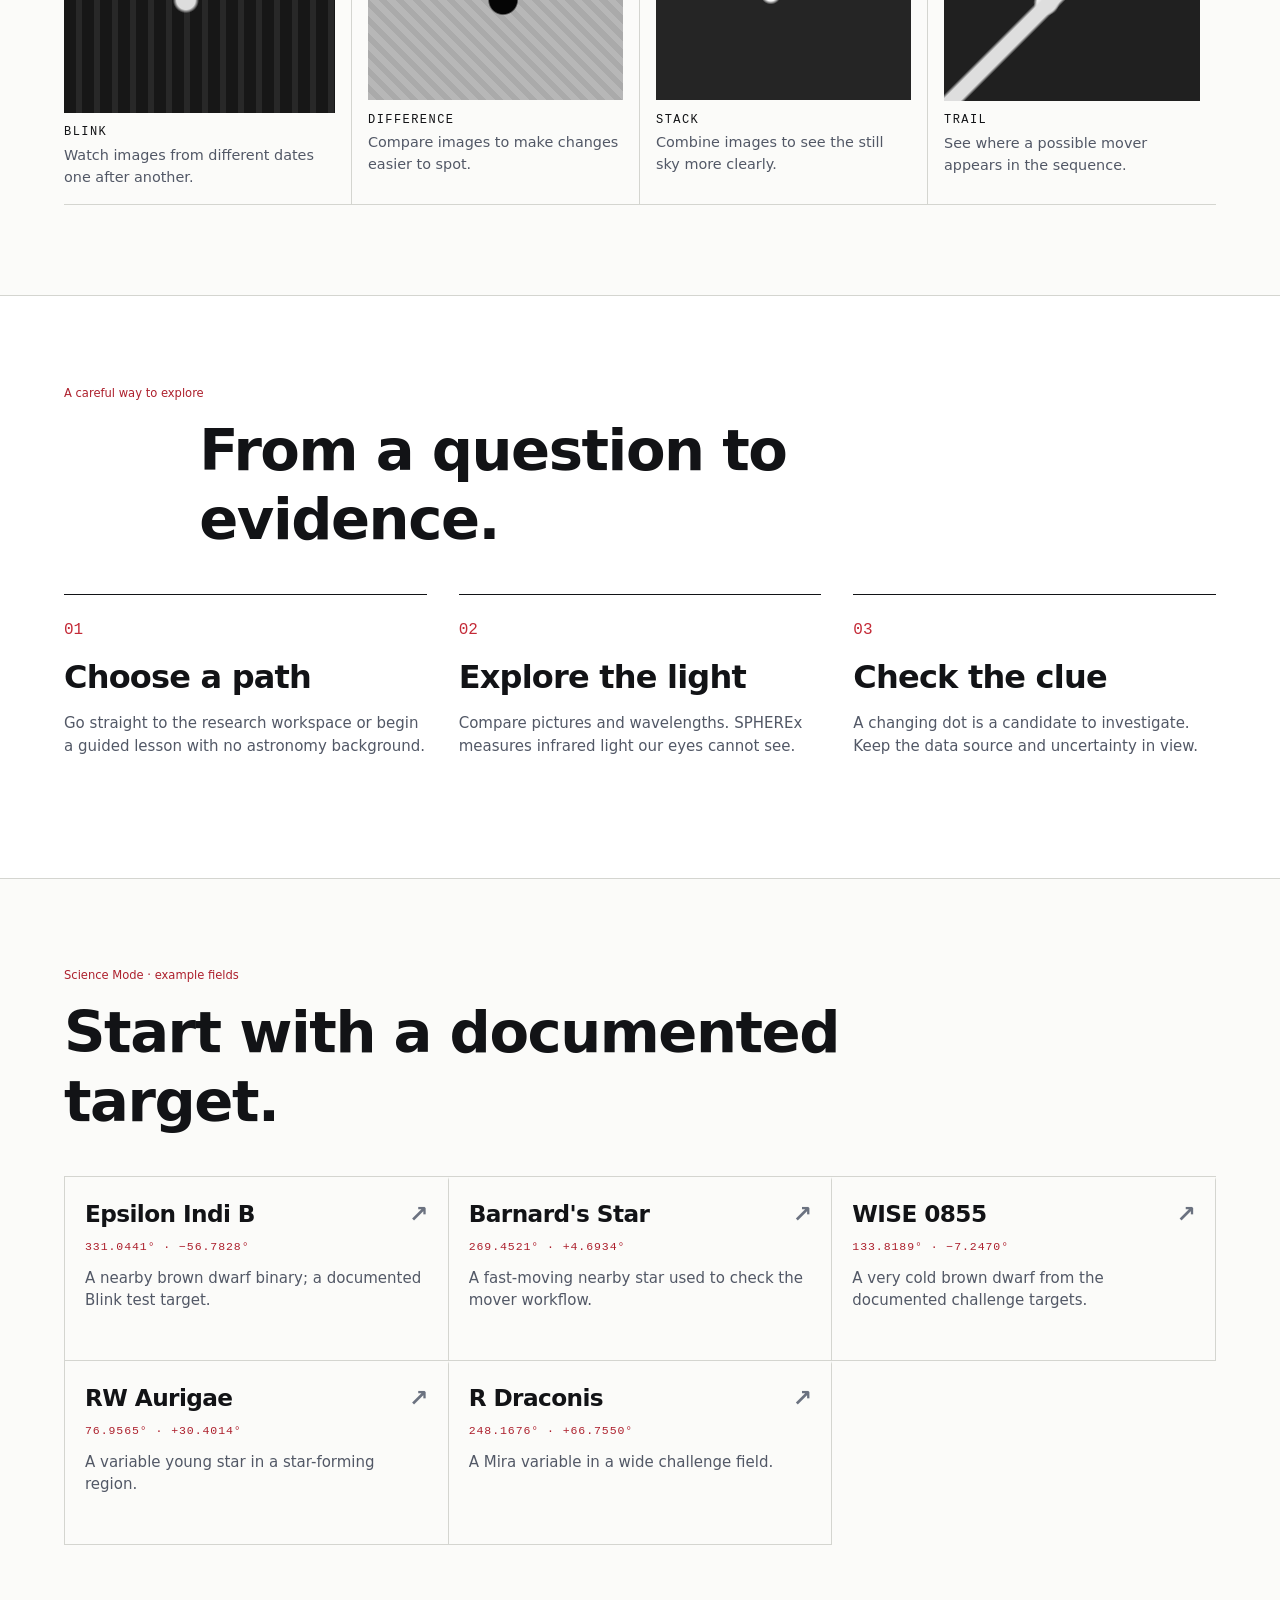
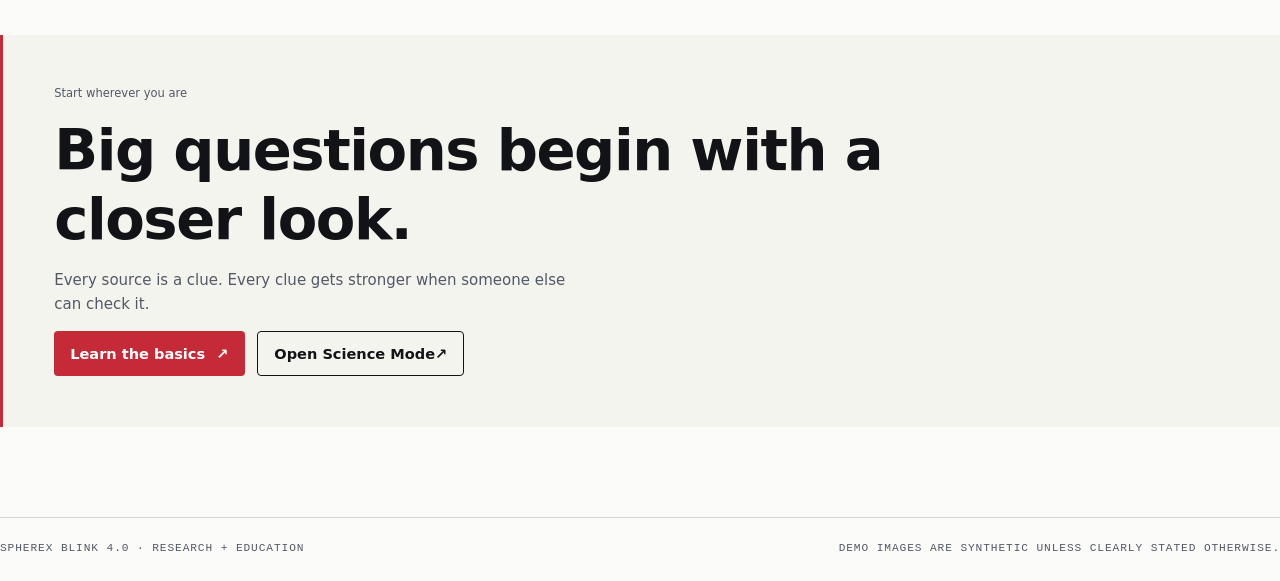
==== commit 63f5fe4e: "Shared pin board: a Refresh button; never loaded by itself in an automated browser, so the offline s" ====
--- a/frontend/index.html
+++ b/frontend/index.html
@@ -440,10 +440,18 @@
       </div>
       <div class="pb-map-wrap">
         <svg id="pin-map" class="pin-map" viewBox="0 0 720 360" role="img" aria-label="Sky map of the pins"></svg>
+        <div class="pb-map-tools" role="group" aria-label="Map zoom">
+          <button type="button" data-pb-zoom="in" aria-label="Zoom in">+</button>
+          <span class="pb-zoom-level" id="pb-zoom-level">1×</span>
+          <button type="button" data-pb-zoom="out" aria-label="Zoom out">−</button>
+          <button type="button" data-pb-zoom="reset" aria-label="Show the whole map">⟲</button>
+        </div>
+        <button type="button" class="pb-fullscreen" id="pb-fullscreen">⛶ Full screen</button>
+        <p class="pb-readout" id="pb-readout" aria-live="off">Move over the map to read RA and Dec. Zoom with + / − (or Ctrl + scroll), drag to move.</p>
         <div class="pb-popup" id="pin-popup" hidden></div>
       </div>
-      <p class="pb-sync small" id="pin-sync" role="status" aria-live="polite"></p>
-      <p class="pb-legend small"><span class="pb-key pb-key-real"></span> real data <span class="pb-key pb-key-syn"></span> synthetic demo <span class="pb-key pb-key-here"></span> field on screen <span class="pb-key pb-key-ecl"></span> ecliptic (planets' path). Background stars are decorative.</p>
+      <p class="pb-sync small"><span id="pin-sync" role="status" aria-live="polite"></span> <button type="button" class="btn btn-small" id="pin-refresh-btn">🔄 Refresh</button></p>
+      <p class="pb-legend small"><span class="pb-key pb-key-real"></span> real data <span class="pb-key pb-key-syn"></span> synthetic demo <span class="pb-key pb-key-here"></span> field on screen <span class="pb-key pb-key-ecl"></span> ecliptic (planets' path) <span class="pb-key pb-key-mw"></span> Milky Way (galactic plane). Background stars are decorative; the Milky Way and the ecliptic are drawn at their real positions.</p>
       <p class="pb-empty" id="pin-empty">🛰️ No pins yet. Find movers, select one and pin it: it will appear here.</p>
       <ul class="pin-list" id="pin-list"></ul>
       <p class="small"><span id="pin-status" role="status" aria-live="polite"></span> <button type="button" class="btn btn-small" id="pin-clear-btn">Remove all pins</button></p>
--- a/frontend/css/styles.css
+++ b/frontend/css/styles.css
@@ -1511,3 +1511,46 @@
 .mover-detail > .btn { margin: .2rem .3rem .2rem 0; }
 .pb-sync { margin: 6px 0; padding: 6px 10px; border-radius: 10px; background: rgb(var(--accent-rgb) / .08); border: 1px solid rgb(var(--accent-rgb) / .3); }
 .pb-sync.is-bad { border-color: var(--warn); background: rgb(var(--warn-rgb) / .1); }
+
+/* ---------- the pin board's big sky map (zoom, pan, full screen) ---------- */
+#pin-board { grid-column: 1 / -1; }
+.pb-map-wrap { position: relative; border-radius: var(--radius); overflow: hidden; box-shadow: 0 30px 60px -30px rgb(0 0 0 / .8), inset 0 0 0 1px rgb(255 255 255 / .06); }
+.pin-map { border: 0; border-radius: 0; aspect-ratio: 2 / 1; min-height: 260px; cursor: crosshair; touch-action: none; background: radial-gradient(ellipse at 50% 40%, #1b2a48 0%, #0b1222 60%, #05080f 100%); }
+.pb-sky-in { stop-color: #1b2a48; } .pb-sky-out { stop-color: #05080f; }
+.pin-map line, .pin-map path { vector-effect: non-scaling-stroke; }
+.pb-milkyway-wide { fill: none; stroke: #c9d6ff; stroke-opacity: .16; stroke-width: 34; }
+.pb-milkyway { fill: none; stroke: #e6ecff; stroke-opacity: .22; stroke-width: 12; }
+.pb-milkyway-edge { fill: none; stroke: #b9c8ff; stroke-opacity: .10; stroke-width: 6; }
+.pin-map .pb-milkyway-wide, .pin-map .pb-milkyway, .pin-map .pb-milkyway-edge { vector-effect: none; }
+.pb-gc { fill: #ffe6b0; fill-opacity: .55; }
+.pb-gc-label, .pb-mw-label { fill: #e6ecff; font-style: italic; opacity: .8; }
+.pb-ecl-label { fill: #f2c14e; opacity: .85; }
+.pb-label { font-size: 11px; paint-order: stroke; stroke: #05080f; stroke-width: 3px; stroke-opacity: .7; }
+.pb-map-tools { position: absolute; top: 10px; right: 10px; display: flex; flex-direction: column; align-items: center; gap: 4px; padding: 4px; border-radius: 12px; background: rgb(5 8 15 / .7); backdrop-filter: blur(6px); border: 1px solid rgb(255 255 255 / .12); }
+.pb-map-tools button { width: 34px; height: 34px; border-radius: 8px; border: 0; background: rgb(255 255 255 / .08); color: #fff; font-size: 1.1rem; cursor: pointer; }
+.pb-map-tools button:hover { background: rgb(var(--accent-rgb) / .6); }
+.pb-zoom-level { font: 11px var(--font-mono); color: #ffffffc0; }
+.pb-fullscreen { position: absolute; top: 10px; left: 10px; padding: 6px 12px; border-radius: 999px; border: 1px solid rgb(255 255 255 / .18); background: rgb(5 8 15 / .7); color: #fff; font: inherit; font-size: .82rem; cursor: pointer; backdrop-filter: blur(6px); }
+.pb-readout { position: absolute; left: 10px; bottom: 8px; margin: 0; padding: 3px 10px; border-radius: 999px; background: rgb(5 8 15 / .7); color: #ffffffd0; font: 11px var(--font-mono); pointer-events: none; max-width: calc(100% - 20px); }
+.pb-map-wrap:fullscreen, .pb-map-wrap.is-expanded { display: grid; place-items: center; background: #05080f; border-radius: 0; }
+.pb-map-wrap.is-expanded { position: fixed; inset: 0; z-index: 2000; }
+.pb-map-wrap:fullscreen .pin-map, .pb-map-wrap.is-expanded .pin-map { width: 100vw; height: 100vh; aspect-ratio: auto; }
+.pb-map-wrap:fullscreen .pb-popup { position: absolute; }
+.pb-key-mw { width: 18px; border-radius: 6px; background: linear-gradient(90deg, transparent, #c9d6ff, transparent); }
+@media (max-width: 640px) { .pin-map { min-height: 200px; } .pb-readout { display: none; } }
+.mr-words { margin: 8px 0; padding: 6px 10px; border-radius: 10px; background: var(--raised); font-size: .86rem; }
+.mr-words summary { cursor: pointer; font-weight: 700; }
+.mr-words dt { font-weight: 700; margin-top: 6px; }
+.mr-words dd { margin: 2px 0 0; color: var(--text-muted); }
+.mission-runner { font-size: .95rem; line-height: 1.5; }
+.mr-head h2 { font-size: 1.2rem; }
+/* the mode menu must fit on one line down to 64rem (then it folds into the Menu button): drop the chip and shorten the switch */
+@media (max-width: 90rem) and (min-width: 75.01rem) {
+  .mode-chip { display: none; }
+  .mode-switch-link .msl-long { display: none; }
+  #project-menu #project-nav { gap: clamp(2px, .5vw, 10px); }
+  #project-menu #project-nav a { font-size: .84rem; padding: 0 3px; }
+  header.site-header { gap: 14px; }
+  #project-menu.project-menu { gap: 8px; }
+  #project-menu select { max-width: 9.5rem; }
+}
--- a/frontend/css/instrument.css
+++ b/frontend/css/instrument.css
@@ -79,7 +79,7 @@
 .project-menu nav a[aria-current] { color: var(--accent-text); border-color: var(--accent); }
 .project-menu select { width: auto; max-width: 12rem; min-height: 36px; }
 #pages-toggle,.embed .site-header { display: none; }
-@media (max-width: 64rem) {
+@media (max-width: 75rem) {   /* was 64rem: the mode menu needs about 1200px on one line */
   .site-header { justify-content: space-between; min-height: 56px; }
   #pages-toggle { display: inline-flex; align-items: center; min-height: 44px; }
   .project-menu { display: none; position: absolute; top: 100%; right: 8px;
